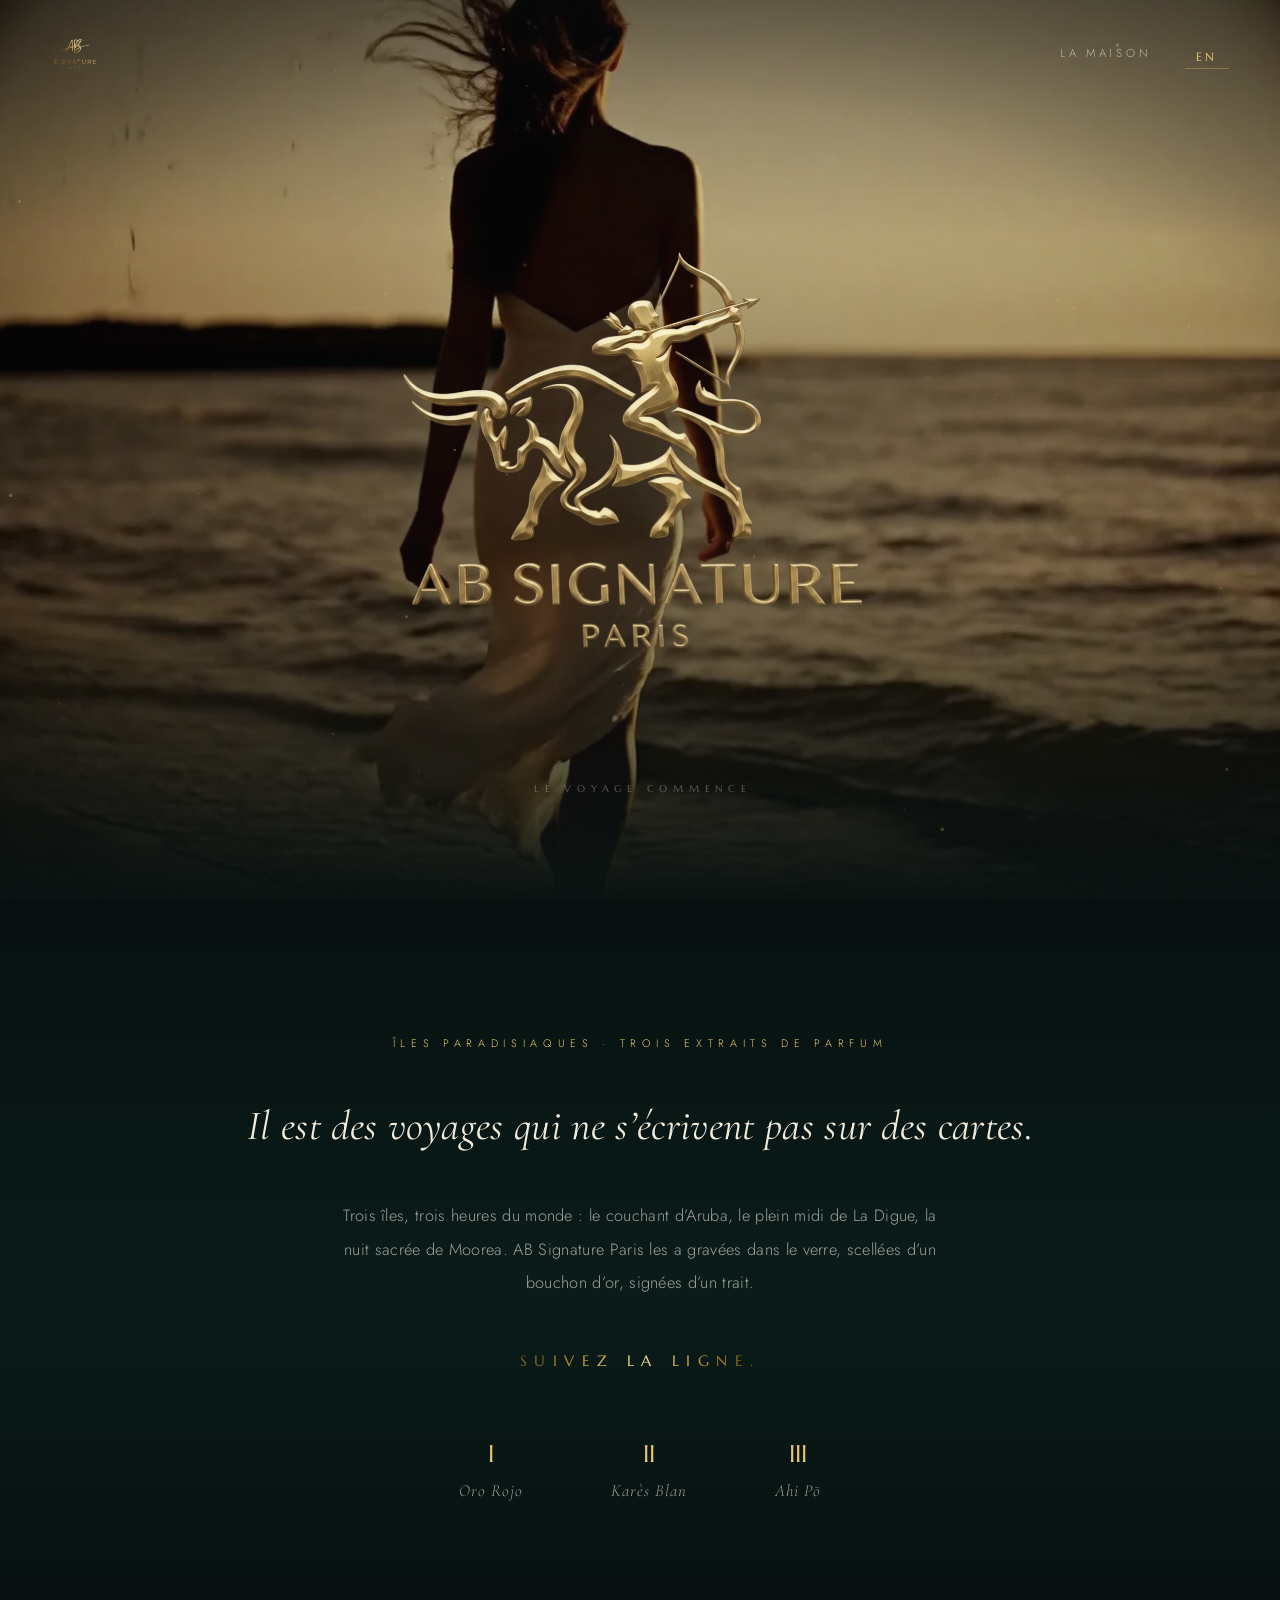
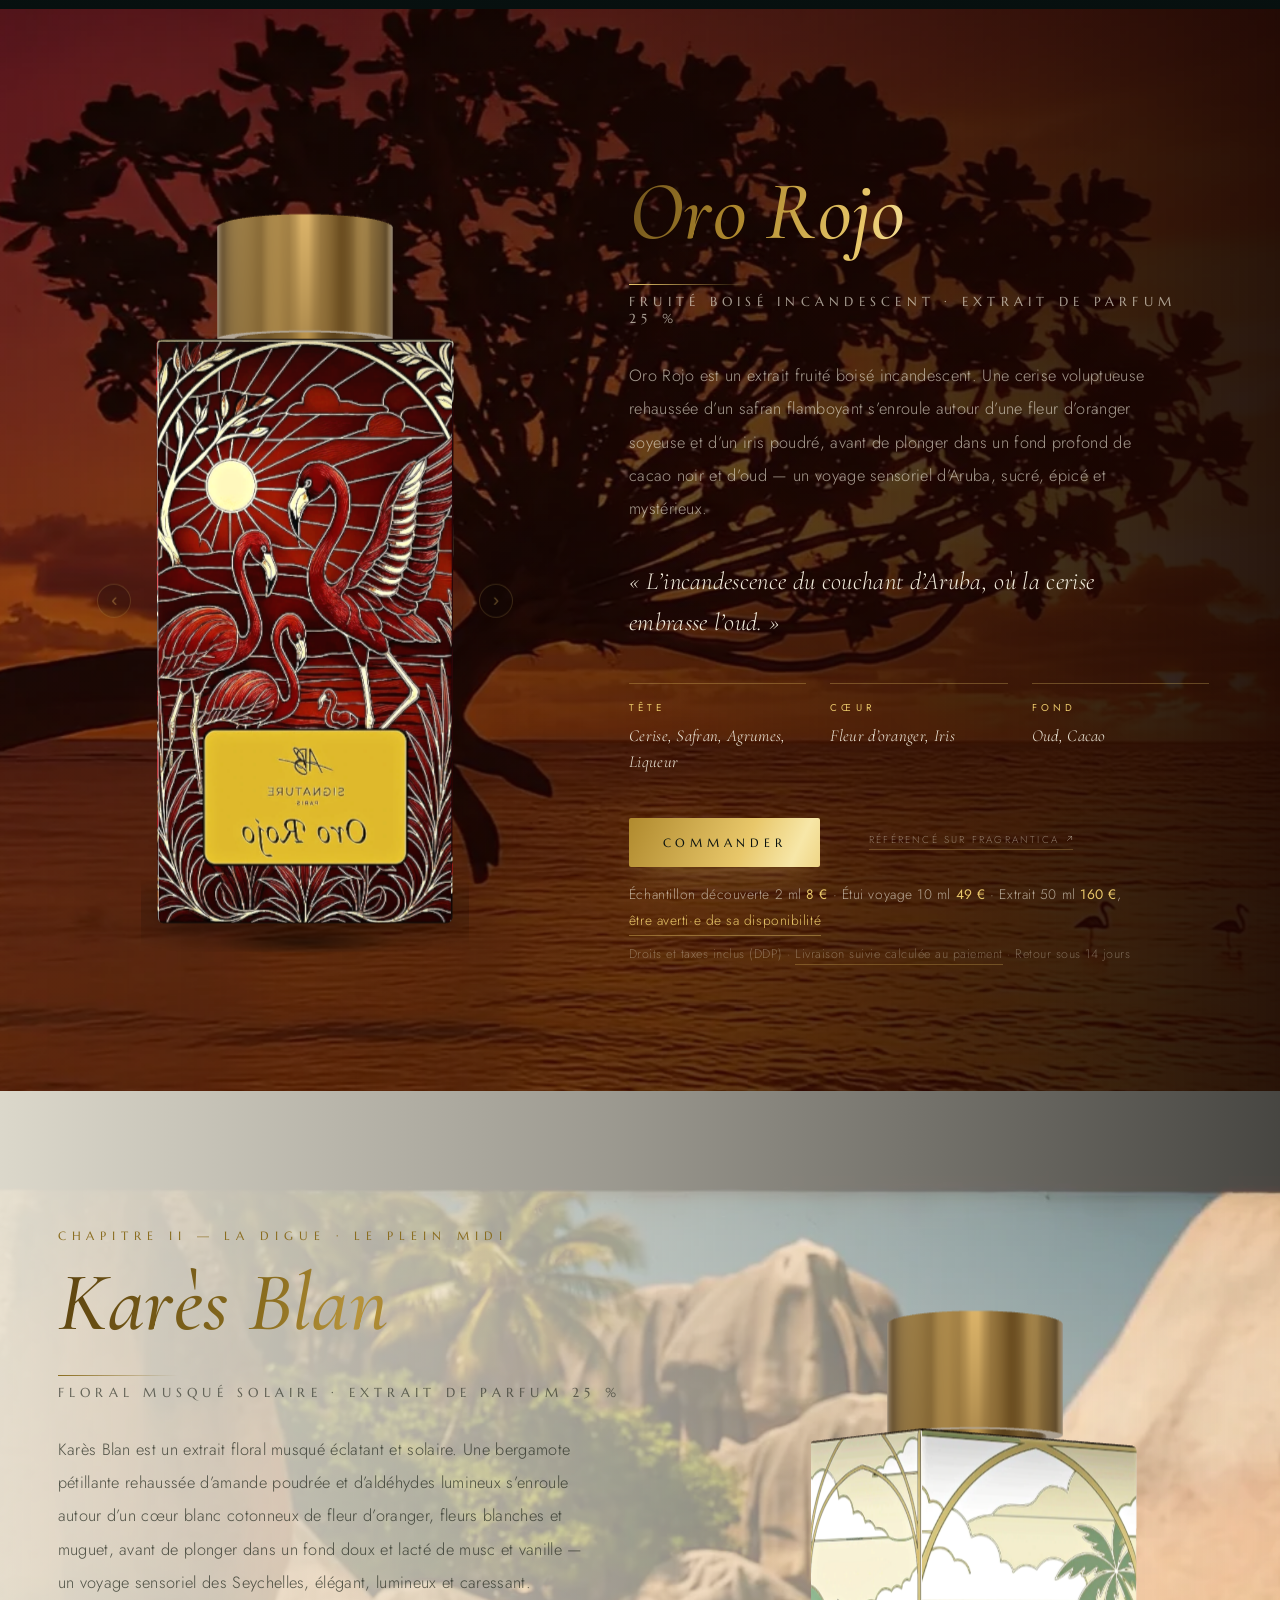
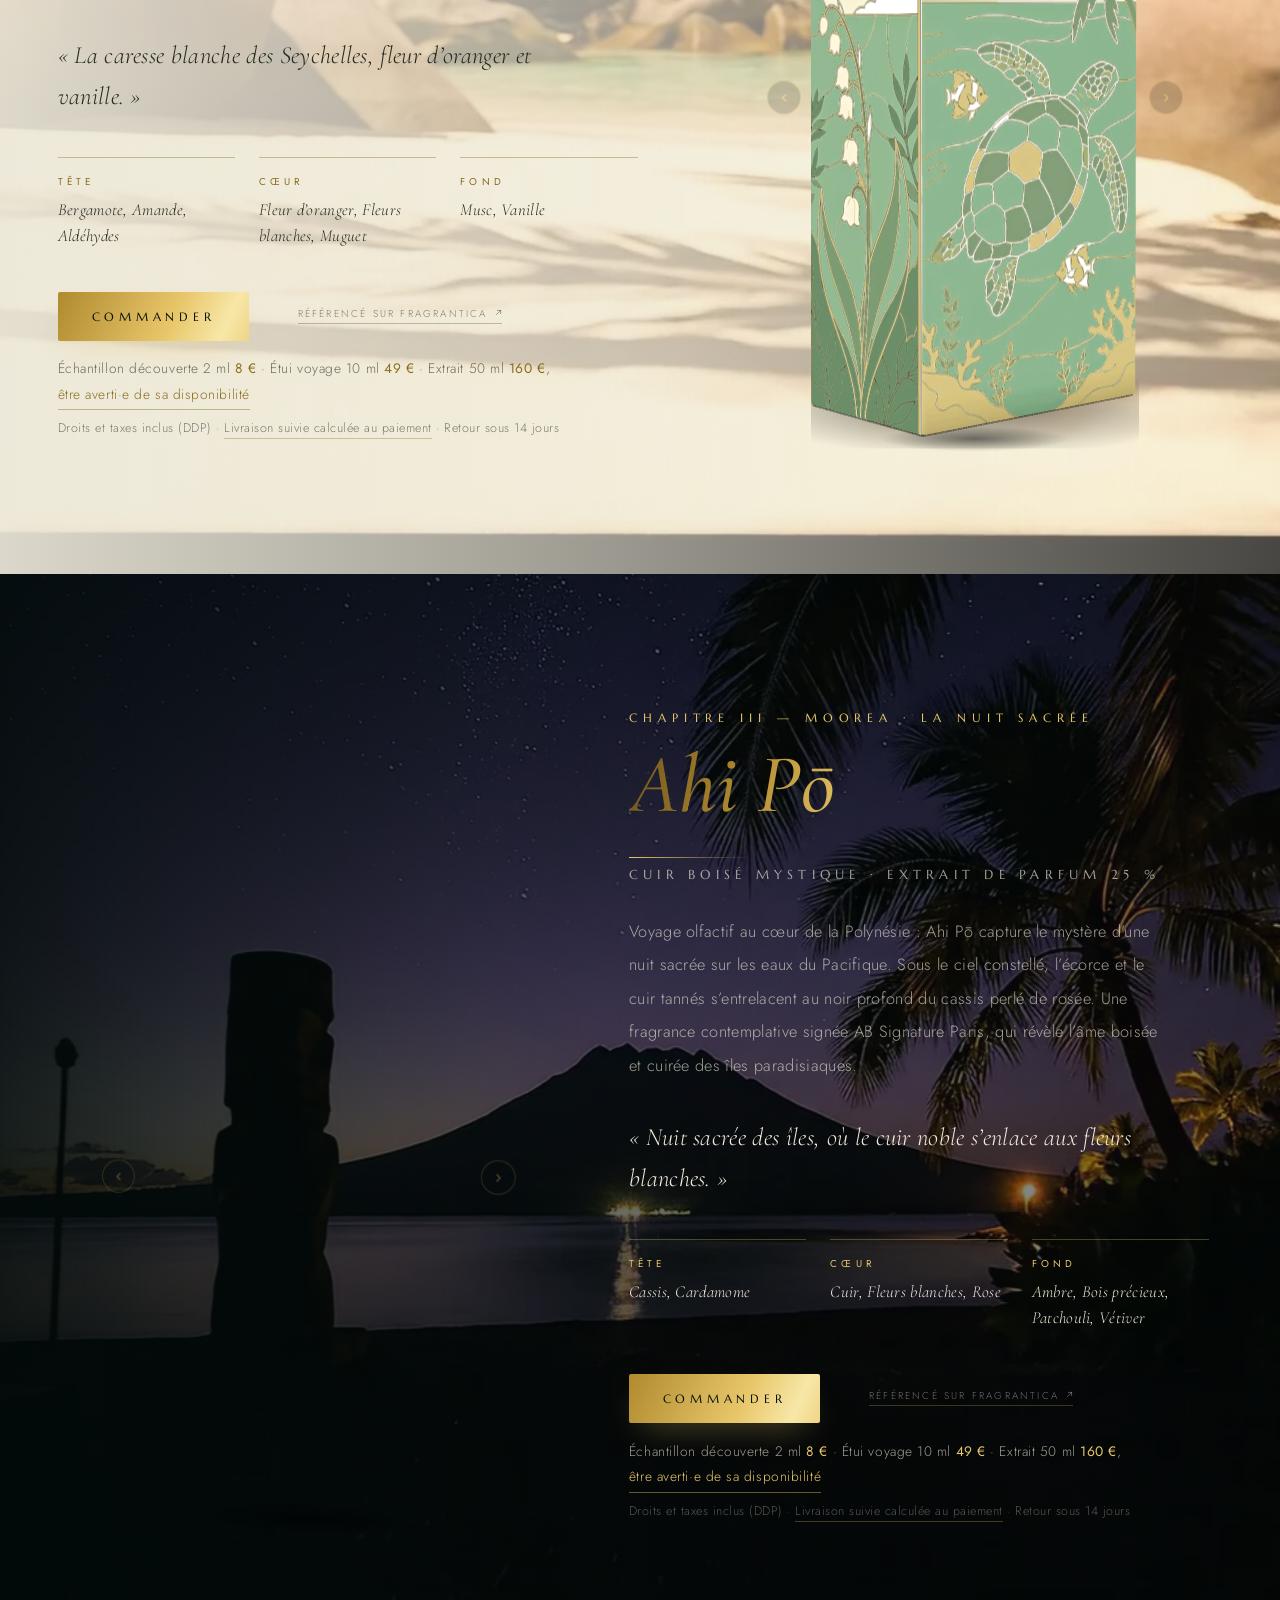
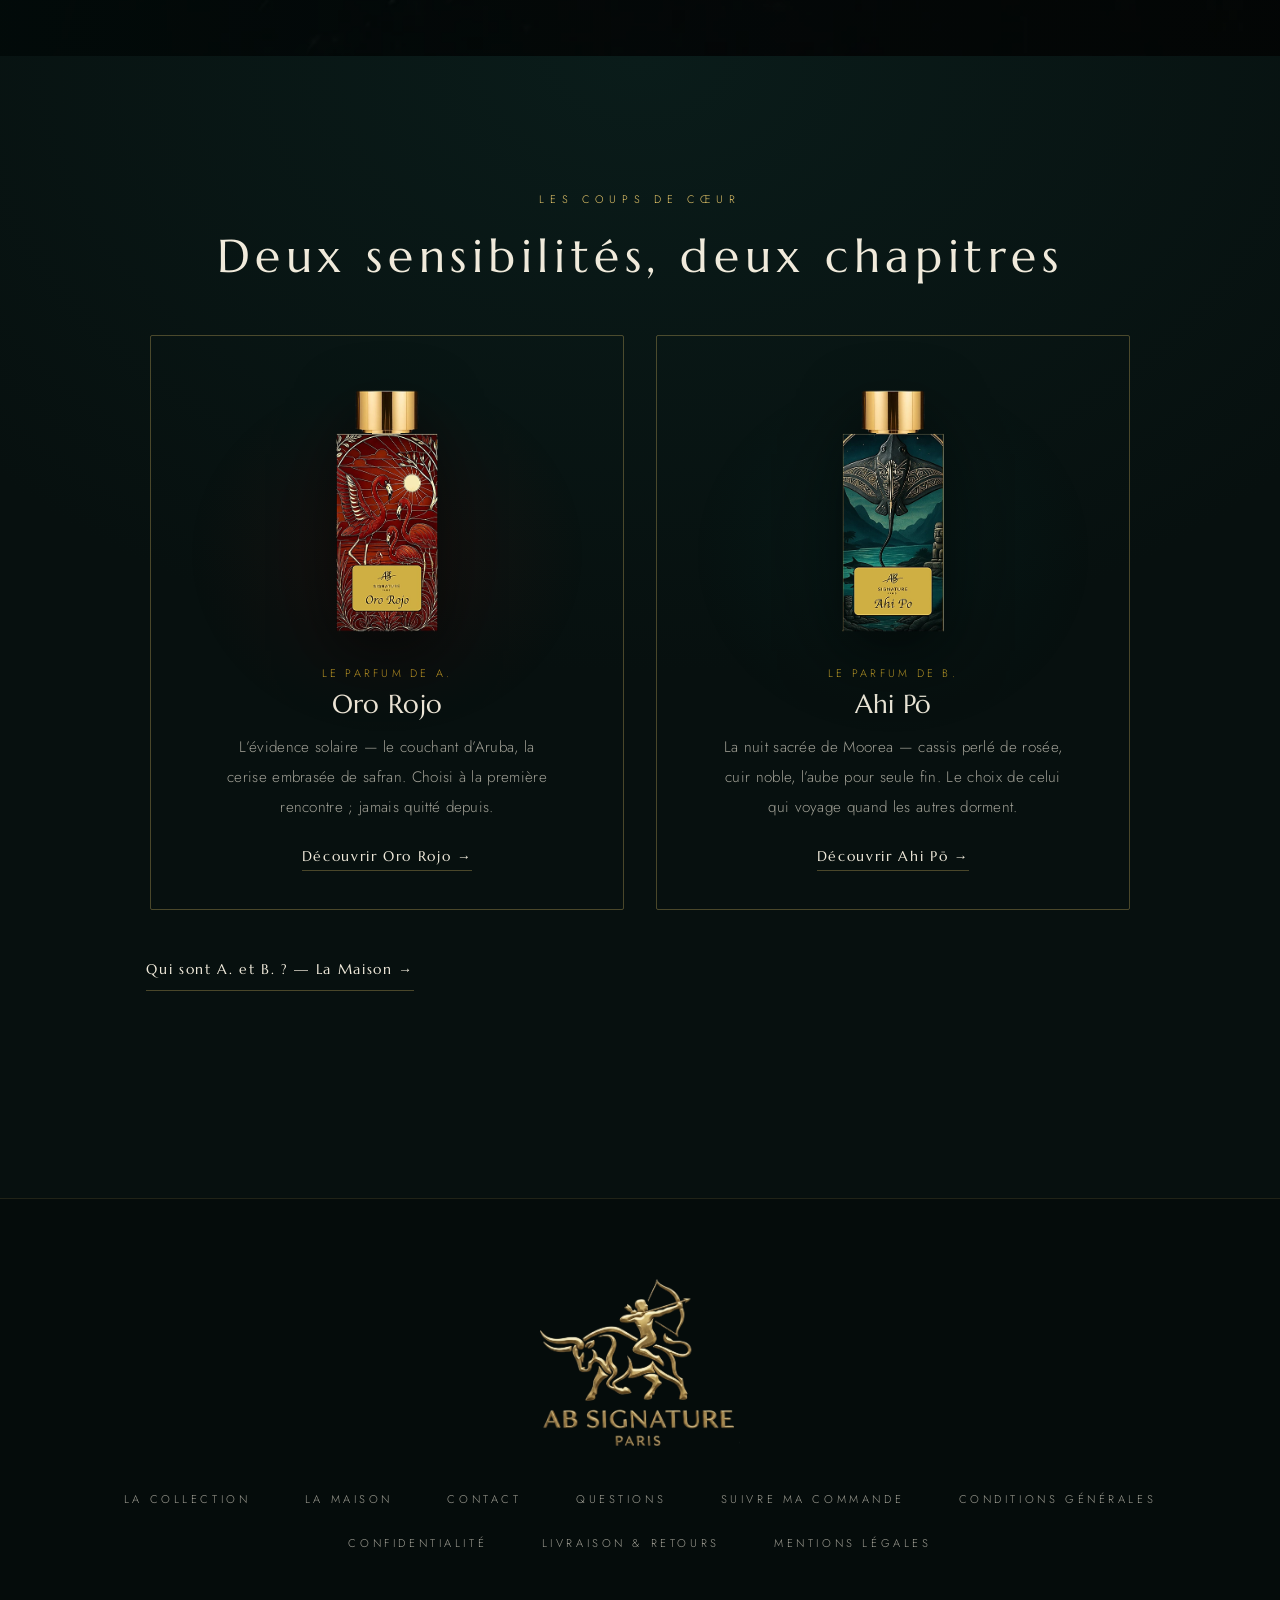
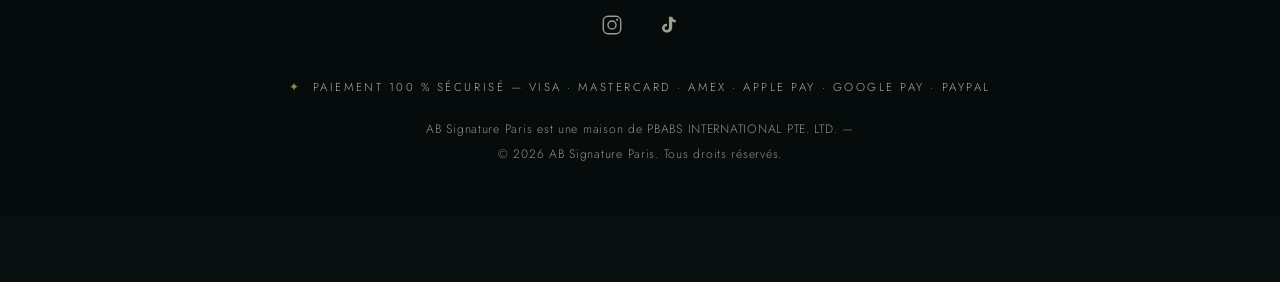
==== index.html @ f7b83c89 "Cloisonnement : WL_API → /api/waitlist (proxy Caddy première partie, plus d'URL Railway dans le sour" ====
<!DOCTYPE html>
<html lang="fr">
<head>
<meta charset="UTF-8">
<meta name="theme-color" content="#07100f">
<meta name="viewport" content="width=device-width, initial-scale=1.0">
<title>AB Signature Paris — Îles Paradisiaques · Extraits de Parfum 25&nbsp;%</title>
<meta name="description" content="AB Signature Paris — Îles Paradisiaques. Trois extraits de parfum 25 % composés à Grasse : Oro Rojo (Aruba), Karès Blan (La Digue), Ahi Pō (Moorea). Éditions en séries limitées.">
<link rel="icon" href="favicon.ico" sizes="48x48">
<link rel="icon" type="image/png" href="assets/favicon-192.png" sizes="192x192">
<link rel="icon" type="image/png" href="assets/favicon.png" sizes="512x512">
<link rel="apple-touch-icon" href="assets/apple-touch-icon.png">
<link rel="canonical" href="https://www.absignatureparis.com/">
<link rel="alternate" hreflang="fr" href="https://www.absignatureparis.com/">
<link rel="alternate" hreflang="en" href="https://www.absignatureparis.com/en/">
<link rel="alternate" hreflang="x-default" href="https://www.absignatureparis.com/">
<meta property="og:type" content="website">
<meta property="og:title" content="AB Signature Paris — Îles Paradisiaques">
<meta property="og:description" content="Trois îles, trois heures du monde. Extraits de parfum 25 % composés à Grasse — Oro Rojo, Karès Blan, Ahi Pō.">
<meta property="og:url" content="https://www.absignatureparis.com/">
<meta property="og:image" content="https://www.absignatureparis.com/assets/og_image.jpg">
<meta property="og:locale" content="fr_FR">
<meta name="twitter:card" content="summary_large_image">
<script type="application/ld+json">{"@context": "https://schema.org", "@graph": [{"@type": "WebSite", "@id": "https://www.absignatureparis.com/#site", "url": "https://www.absignatureparis.com/", "name": "AB Signature Paris", "alternateName": "AB Signature", "inLanguage": ["fr", "en"], "publisher": {"@id": "https://www.absignatureparis.com/#maison"}}, {"@type": ["Organization", "Brand"], "@id": "https://www.absignatureparis.com/#maison", "name": "AB Signature Paris", "sameAs": ["https://www.wikidata.org/wiki/Q140169513", "https://www.instagram.com/absignatureparis/", "https://www.tiktok.com/@absignatureparis", "https://fr.trustpilot.com/review/absignatureparis.com", "https://www.fragrantica.fr/designer/AB-Signature-Paris.html", "https://g.page/r/CQAtNYu_qBiUEAE"], "description": "Maison de parfumerie de niche française. Collection « Îles Paradisiaques » : trois extraits de parfum 25 % composés à Grasse, flacons gravés d’îles — Oro Rojo (Aruba), Karès Blan (La Digue, Seychelles), Ahi Pō (Moorea, Polynésie). Éditions en séries limitées.", "slogan": "Trois îles, une seule signature.", "url": "https://www.absignatureparis.com/", "logo": "https://www.absignatureparis.com/assets/logo_or_hero_v2.webp", "foundingDate": "2026", "foundingLocation": {"@type": "Place", "name": "Paris, France"}, "knowsAbout": ["parfumerie de niche", "extrait de parfum", "parfums d’îles", "Grasse", "haute parfumerie française"], "knowsLanguage": ["fr", "en"], "parentOrganization": {"@type": "Organization", "name": "PBABS INTERNATIONAL PTE. LTD.", "address": {"@type": "PostalAddress", "streetAddress": "160 Robinson Road, #14-04 SBF Center", "addressLocality": "Singapore", "postalCode": "068914", "addressCountry": "SG"}}, "contactPoint": {"@type": "ContactPoint", "email": "contact@absignatureparis.com", "telephone": "+33699863494", "contactType": "customer service", "availableLanguage": ["French", "English"]}}, {"@type": "Product", "name": "Oro Rojo", "brand": {"@id": "https://www.absignatureparis.com/#maison"}, "image": "https://www.absignatureparis.com/assets/oro-v11-front.webp", "sameAs": "https://www.fragrantica.fr/parfum/AB-Signature-Paris/Oro-Rojo-135886.html", "description": "Extrait de parfum 25 % fruité boisé incandescent — l’incandescence du couchant d’Aruba, où la cerise embrasse l’oud.", "category": "Extrait de Parfum", "countryOfOrigin": {"@type": "Country", "name": "France"}, "isFamilyFriendly": true, "additionalProperty": [{"@type": "PropertyValue", "name": "Concentration", "value": "Extrait de Parfum 25 %"}, {"@type": "PropertyValue", "name": "Accord principal", "value": "Fruité boisé incandescent"}, {"@type": "PropertyValue", "name": "Île d’inspiration", "value": "Aruba"}, {"@type": "PropertyValue", "name": "Notes de tête", "value": "Cerise, Safran, Agrumes, Liqueur"}, {"@type": "PropertyValue", "name": "Notes de cœur", "value": "Fleur d’oranger, Iris"}, {"@type": "PropertyValue", "name": "Notes de fond", "value": "Oud, Cacao"}, {"@type": "PropertyValue", "name": "Composition", "value": "Composé à Grasse, France"}, {"@type": "PropertyValue", "name": "Format 10 ml", "value": "Édition limitée à 300 exemplaires"}], "offers": [{"@type": "Offer", "name": "Échantillon découverte 2 ml", "price": "8.00", "priceCurrency": "EUR", "availability": "https://schema.org/InStock", "itemCondition": "https://schema.org/NewCondition", "url": "https://www.absignatureparis.com/fr/products/ab-signature-paris-oro-rojo-extrait-de-parfum", "hasMerchantReturnPolicy": {"@id": "https://www.absignatureparis.com/#returns"}}, {"@type": "Offer", "name": "Étui voyage 10 ml — édition limitée à 300 exemplaires", "price": "49.00", "priceCurrency": "EUR", "availability": "https://schema.org/InStock", "itemCondition": "https://schema.org/NewCondition", "url": "https://www.absignatureparis.com/fr/products/ab-signature-paris-oro-rojo-extrait-de-parfum", "hasMerchantReturnPolicy": {"@id": "https://www.absignatureparis.com/#returns"}}, {"@type": "Offer", "name": "Extrait de parfum 50 ml", "price": "160.00", "priceCurrency": "EUR", "availability": "https://schema.org/OutOfStock", "itemCondition": "https://schema.org/NewCondition", "url": "https://www.absignatureparis.com/fr/products/ab-signature-paris-oro-rojo-extrait-de-parfum", "hasMerchantReturnPolicy": {"@id": "https://www.absignatureparis.com/#returns"}}]}, {"@type": "Product", "name": "Karès Blan", "brand": {"@id": "https://www.absignatureparis.com/#maison"}, "image": "https://www.absignatureparis.com/assets/kb-v11-front.webp", "sameAs": "https://www.fragrantica.fr/parfum/AB-Signature-Paris/Kares-Blan-135887.html", "description": "Extrait de parfum 25 % floral musqué solaire — la caresse blanche des Seychelles, fleur d’oranger et vanille.", "category": "Extrait de Parfum", "countryOfOrigin": {"@type": "Country", "name": "France"}, "isFamilyFriendly": true, "additionalProperty": [{"@type": "PropertyValue", "name": "Concentration", "value": "Extrait de Parfum 25 %"}, {"@type": "PropertyValue", "name": "Accord principal", "value": "Floral musqué solaire"}, {"@type": "PropertyValue", "name": "Île d’inspiration", "value": "La Digue, Seychelles"}, {"@type": "PropertyValue", "name": "Notes de tête", "value": "Bergamote, Amande, Aldéhydes"}, {"@type": "PropertyValue", "name": "Notes de cœur", "value": "Fleur d’oranger, Fleurs blanches, Muguet"}, {"@type": "PropertyValue", "name": "Notes de fond", "value": "Musc, Vanille"}, {"@type": "PropertyValue", "name": "Composition", "value": "Composé à Grasse, France"}, {"@type": "PropertyValue", "name": "Format 10 ml", "value": "Édition limitée à 300 exemplaires"}], "offers": [{"@type": "Offer", "name": "Échantillon découverte 2 ml", "price": "8.00", "priceCurrency": "EUR", "availability": "https://schema.org/InStock", "itemCondition": "https://schema.org/NewCondition", "url": "https://www.absignatureparis.com/fr/products/ab-signature-paris-kares-blan-extrait-de-parfum", "hasMerchantReturnPolicy": {"@id": "https://www.absignatureparis.com/#returns"}}, {"@type": "Offer", "name": "Étui voyage 10 ml — édition limitée à 300 exemplaires", "price": "49.00", "priceCurrency": "EUR", "availability": "https://schema.org/InStock", "itemCondition": "https://schema.org/NewCondition", "url": "https://www.absignatureparis.com/fr/products/ab-signature-paris-kares-blan-extrait-de-parfum", "hasMerchantReturnPolicy": {"@id": "https://www.absignatureparis.com/#returns"}}, {"@type": "Offer", "name": "Extrait de parfum 50 ml", "price": "160.00", "priceCurrency": "EUR", "availability": "https://schema.org/OutOfStock", "itemCondition": "https://schema.org/NewCondition", "url": "https://www.absignatureparis.com/fr/products/ab-signature-paris-kares-blan-extrait-de-parfum", "hasMerchantReturnPolicy": {"@id": "https://www.absignatureparis.com/#returns"}}]}, {"@type": "Product", "name": "Ahi Pō", "brand": {"@id": "https://www.absignatureparis.com/#maison"}, "image": "https://www.absignatureparis.com/assets/ahi-v11s-front.webp", "sameAs": "https://www.fragrantica.fr/parfum/AB-Signature-Paris/Ahi-Po-135888.html", "description": "Extrait de parfum 25 % cuir boisé mystique — nuit sacrée des îles, où le cuir noble s’enlace aux fleurs blanches.", "category": "Extrait de Parfum", "countryOfOrigin": {"@type": "Country", "name": "France"}, "isFamilyFriendly": true, "additionalProperty": [{"@type": "PropertyValue", "name": "Concentration", "value": "Extrait de Parfum 25 %"}, {"@type": "PropertyValue", "name": "Accord principal", "value": "Cuir boisé mystique"}, {"@type": "PropertyValue", "name": "Île d’inspiration", "value": "Moorea, Polynésie française"}, {"@type": "PropertyValue", "name": "Notes de tête", "value": "Cassis, Cardamome"}, {"@type": "PropertyValue", "name": "Notes de cœur", "value": "Cuir, Fleurs blanches, Rose"}, {"@type": "PropertyValue", "name": "Notes de fond", "value": "Ambre, Bois précieux, Patchouli, Vétiver"}, {"@type": "PropertyValue", "name": "Composition", "value": "Composé à Grasse, France"}, {"@type": "PropertyValue", "name": "Format 10 ml", "value": "Édition limitée à 300 exemplaires"}], "offers": [{"@type": "Offer", "name": "Échantillon découverte 2 ml", "price": "8.00", "priceCurrency": "EUR", "availability": "https://schema.org/InStock", "itemCondition": "https://schema.org/NewCondition", "url": "https://www.absignatureparis.com/fr/products/ab-signature-paris-ahi-po-extrait-de-parfum", "hasMerchantReturnPolicy": {"@id": "https://www.absignatureparis.com/#returns"}}, {"@type": "Offer", "name": "Étui voyage 10 ml — édition limitée à 300 exemplaires", "price": "49.00", "priceCurrency": "EUR", "availability": "https://schema.org/InStock", "itemCondition": "https://schema.org/NewCondition", "url": "https://www.absignatureparis.com/fr/products/ab-signature-paris-ahi-po-extrait-de-parfum", "hasMerchantReturnPolicy": {"@id": "https://www.absignatureparis.com/#returns"}}, {"@type": "Offer", "name": "Extrait de parfum 50 ml", "price": "160.00", "priceCurrency": "EUR", "availability": "https://schema.org/OutOfStock", "itemCondition": "https://schema.org/NewCondition", "url": "https://www.absignatureparis.com/fr/products/ab-signature-paris-ahi-po-extrait-de-parfum", "hasMerchantReturnPolicy": {"@id": "https://www.absignatureparis.com/#returns"}}]}, {"@type": "MerchantReturnPolicy", "@id": "https://www.absignatureparis.com/#returns", "applicableCountry": "FR", "returnPolicyCategory": "https://schema.org/MerchantReturnFiniteReturnWindow", "merchantReturnDays": 14, "returnMethod": "https://schema.org/ReturnByMail", "returnFees": "https://schema.org/ReturnFeesCustomerResponsibility"}]}</script>
<link rel="preconnect" href="https://fonts.googleapis.com">
<link rel="preconnect" href="https://fonts.gstatic.com" crossorigin>
<link rel="stylesheet" href="https://fonts.googleapis.com/css2?family=Marcellus&family=Cormorant+Garamond:ital,wght@0,400;0,500;0,600;1,400;1,500&family=Jost:wght@200;300;400&display=swap">
<style>
/* ══════════════════════════════════════════════════════════════════════
   AB SIGNATURE PARIS — Maquette officielle V2 · « Les Îles de la Nuit Sacrée »
   Hero grammaire Silona (vidéo plein écran + logo seul) · boutique propre
   Palette échantillonnée flacons v11 · spec_absignature_site_FINALE.md
   Polices en <link> préconnecté (l'@import retardait le premier rendu). */

:root{
  --night:#07100f; --night-2:#0a1c1a;
  --oro:#240502; --kares:#ece8da; --kares-ink:#262b21; --ahi:#03100f;
  --ivory:#f0eadb; --ivory-60:rgba(240,234,219,.66); --ivory-35:rgba(240,234,219,.35);
  --gold-1:#6e521b; --gold-2:#b08a2e; --gold-3:#e8c76a; --gold-4:#f7e7a8;
  --gold-deep-1:#5c430f; --gold-deep-2:#8a6d1f; --gold-deep-3:#b8943a;
  --gold-line:rgba(232,199,106,.30);
  --ease:cubic-bezier(.16,1,.3,1);
}
*{margin:0;padding:0;box-sizing:border-box}
html{scroll-behavior:smooth}
body{background:var(--night);color:var(--ivory);
  font-family:'Jost',sans-serif;font-weight:300;letter-spacing:.02em;
  overflow-x:hidden;-webkit-font-smoothing:antialiased;cursor:none}
@media (hover:none),(max-width:900px){body{cursor:auto}.cursor{display:none!important}}
::selection{background:var(--gold-3);color:var(--night)}
img{user-select:none}

/* ─── Or métallique : texte (statique, fiable partout) ─── */
.gold{background:linear-gradient(105deg,
  var(--gold-1) 0%,var(--gold-2) 20%,var(--gold-3) 40%,var(--gold-4) 50%,
  var(--gold-3) 60%,#a87f28 80%,var(--gold-1) 100%);
  -webkit-background-clip:text;background-clip:text;
  -webkit-text-fill-color:transparent;color:var(--gold-3)}
/* version or profond pour fonds clairs */
.gold-deep{background:linear-gradient(105deg,
  var(--gold-deep-1) 0%,var(--gold-deep-2) 35%,var(--gold-deep-3) 50%,
  var(--gold-deep-2) 65%,var(--gold-deep-1) 100%);
  -webkit-background-clip:text;background-clip:text;
  -webkit-text-fill-color:transparent;color:var(--gold-deep-2)}

/* ─── Curseur ─── */
.cursor{position:fixed;left:0;top:0;z-index:9999;width:7px;height:7px;border-radius:50%;
  background:var(--gold-3);pointer-events:none;mix-blend-mode:screen;
  /* positionné par la propriété translate (compositeur) — left/top forçait un layout par mousemove */
  translate:-100px -100px;transform:translate(-50%,-50%);
  transition:width .35s var(--ease),height .35s var(--ease),border .3s;
  box-shadow:0 0 16px rgba(232,199,106,.5)}
.cursor.is-link{width:34px;height:34px;background:transparent;border:1px solid var(--gold-3)}

/* ─── Grain film ─── */
body::after{content:'';position:fixed;inset:0;z-index:9000;pointer-events:none;opacity:.045;
  background-image:url("data:image/svg+xml,%3Csvg xmlns='http://www.w3.org/2000/svg' width='180' height='180'%3E%3Cfilter id='n'%3E%3CfeTurbulence type='fractalNoise' baseFrequency='0.8' numOctaves='2'/%3E%3C/filter%3E%3Crect width='100%25' height='100%25' filter='url(%23n)'/%3E%3C/svg%3E");
  background-size:180px}

/* ─── Préloader (générique façon Silona : monogramme → fondu) ─── */
.loader{position:fixed;inset:0;z-index:9500;background:#050b0a;
  display:flex;align-items:center;justify-content:center;
  transition:opacity 1.2s var(--ease) .2s,visibility 1.2s .2s}
.loader.is-done{opacity:0;visibility:hidden}
/* générique cinématique : AB → SIGNATURE → PARIS (calques exacts du master, diff pixel 0) */
.loader .lcine{position:relative;width:min(58vw,400px);aspect-ratio:2134/1788}
.loader .lcine img{position:absolute;left:0;width:100%;display:block;opacity:0;
  will-change:opacity,transform,filter}
.loader .lab{top:14.709%;animation:partIn .75s var(--ease) .15s forwards}
.loader .lsig{top:66.667%;animation:partIn .7s var(--ease) .8s forwards}
.loader .lparis{top:84.172%;animation:partIn .65s var(--ease) 1.4s forwards}
@keyframes partIn{
  from{opacity:0;transform:translateY(14px) scale(.985);filter:blur(9px) brightness(1.55)}
  45%{opacity:1;filter:blur(1px) brightness(1.12)}
  60%{filter:blur(0) brightness(1.04)}
  to{opacity:1;transform:none;filter:blur(0) brightness(1)}}
.loader .sweep{position:absolute;inset:0;pointer-events:none;
  background:linear-gradient(115deg,transparent 36%,rgba(247,231,168,.85) 50%,transparent 64%);
  background-size:280% 100%;background-position:120% 0;
  -webkit-mask:url('assets/logo_or_metallique_trim.png') center/100% 100% no-repeat;
  mask:url('assets/logo_or_metallique_trim.png') center/100% 100% no-repeat;
  animation:sweep 1.2s var(--ease) 1.75s forwards;mix-blend-mode:screen}
@keyframes sweep{to{background-position:-160% 0}}

/* ─── Navigation (fine, façon Silona) ─── */
nav{position:fixed;top:0;left:0;right:0;z-index:900;
  display:flex;align-items:center;justify-content:space-between;
  padding:1.5rem clamp(1.4rem,4vw,3.2rem);
  opacity:0;animation:fadein 1.2s var(--ease) 2.6s forwards;
  transition:background .6s,backdrop-filter .6s,padding .5s}
nav.is-scrolled{background:rgba(6,13,12,.78);backdrop-filter:blur(16px);
  padding-top:1rem;padding-bottom:1rem;
  border-bottom:1px solid rgba(232,199,106,.10)}
nav .nlogo{height:40px;display:block}
nav ul{display:flex;gap:clamp(1.1rem,2.6vw,2.5rem);list-style:none;align-items:center}
nav a{color:var(--ivory-60);text-decoration:none;font-size:.72rem;
  letter-spacing:.32em;text-transform:uppercase;transition:color .4s;
  /* Zone atteignable : le texte fait 18 px de haut, la cible en fait 36.
     Padding vertical seul — l'alignement flex garde la barre à sa hauteur. */
  padding:.56rem 0;display:inline-block}
nav a:hover{color:var(--gold-3)}
nav li a + a{margin-inline-start:clamp(1.1rem,2.6vw,2.5rem)}
nav .bag{display:inline-flex;align-items:center;gap:.5rem;color:var(--gold-3);
  border:1px solid rgba(232,199,106,.35);padding:.5rem .9rem;border-radius:2px;
  transition:background .4s,color .4s}
nav .bag:hover{background:rgba(232,199,106,.12)}
nav a.lang{color:var(--gold-3);font-family:'Marcellus',serif;letter-spacing:.3em;
  border-bottom:1px solid rgba(232,199,106,.35);padding:.8rem .7rem 4px;
  background-clip:content-box}
@media(max-width:780px){nav ul li.hide-m{display:none}}
@keyframes fadein{to{opacity:1}}

/* ─── Côtés façon Silona : Instagram vertical + langue ─── */
.side-ig{position:fixed;right:1.5rem;bottom:7.5rem;z-index:890;
  writing-mode:vertical-rl;font-size:.66rem;letter-spacing:.4em;text-transform:uppercase;
  color:var(--ivory-35);text-decoration:none;transition:color .4s;
  opacity:0;animation:fadein 1.2s var(--ease) 3.4s forwards}
.side-ig:hover{color:var(--gold-3)}
.side-lang{position:fixed;left:1.6rem;bottom:1.6rem;z-index:890;
  font-size:.66rem;letter-spacing:.3em;color:var(--ivory-35);
  opacity:0;animation:fadein 1.2s var(--ease) 3.4s forwards}
.side-lang b{color:var(--gold-3);font-weight:400}
@media(max-width:780px){.side-ig,.side-lang{display:none}}

/* ─── HERO — grammaire Silona : vidéo plein écran + LOGO SEUL ─── */
.hero{position:relative;height:100vh;height:100svh;min-height:620px;overflow:hidden}
.hero video,.hero .hero-fallback{position:absolute;inset:0;width:100%;height:100%;object-fit:cover}
/* Le repli du hero porte l'IMAGE du hero (première image de la vidéo), pas un simple
   dégradé : si la vidéo ne démarre pas — mode Économie d'énergie iOS qui bloque la
   lecture automatique, animations réduites, réseau lent — l'accueil reste une image de
   marque, jamais un aplat vide. Même fichier que le poster : aucune requête en plus. */
.hero .hero-fallback{background:#07100f url('/videos/hero_poster_v2.webp') center/cover no-repeat}
.hero .veil{position:absolute;inset:0;
  background:
    radial-gradient(70% 58% at 50% 54%,rgba(5,10,9,.46) 0%,rgba(5,10,9,.16) 52%,transparent 74%),
    linear-gradient(180deg,rgba(5,10,9,.42) 0%,transparent 26%,transparent 64%,var(--night) 100%)}
.hero-inner{position:absolute;inset:0;z-index:5;
  display:flex;align-items:center;justify-content:center}
.hero-logo{width:min(72vw,720px);max-height:44vh;max-height:44svh;object-fit:contain;
  filter:drop-shadow(0 14px 64px rgba(0,0,0,.72)) drop-shadow(0 2px 14px rgba(0,0,0,.5));
  opacity:0;animation:heroLogo 2s var(--ease) 2.45s forwards}
@keyframes heroLogo{from{opacity:0;transform:scale(.965)}to{opacity:1;transform:scale(1)}}
.scroll-cue{position:absolute;bottom:2.1rem;left:50%;transform:translateX(-50%);z-index:6;
  display:flex;flex-direction:column;align-items:center;gap:1.1rem;white-space:nowrap;
  font-family:'Marcellus',serif;font-size:.62rem;letter-spacing:.58em;text-indent:.58em;
  text-transform:uppercase;color:var(--ivory-35);
  opacity:0;animation:fadein 1.6s var(--ease) 3.6s forwards}
.scroll-cue .line{width:1px;height:54px;overflow:hidden;position:relative}
.scroll-cue .line::after{content:'';position:absolute;left:0;top:-100%;width:100%;height:100%;
  background:linear-gradient(180deg,transparent,var(--gold-3));
  animation:drip 2.6s var(--ease) infinite}
@keyframes drip{0%{top:-100%}55%{top:0}100%{top:100%}}

/* ─── Sections / rythme ─── */
section{position:relative}
.wrap{max-width:1280px;margin:0 auto;padding:0 clamp(1.4rem,4.5vw,3.6rem)}
.eyebrow{font-size:.68rem;letter-spacing:.52em;text-transform:uppercase;color:var(--gold-3)}
.rv{opacity:0;transform:translateY(40px);
  transition:opacity 1.15s var(--ease),transform 1.15s var(--ease)}
.rv.is-in{opacity:1;transform:none}
.rv-d1{transition-delay:.1s}.rv-d2{transition-delay:.22s}
.rv-d3{transition-delay:.34s}.rv-d4{transition-delay:.46s}.rv-d5{transition-delay:.58s}

/* ─── Manifeste ─── */
.manifesto{padding:clamp(7rem,15vh,12rem) 0 clamp(6rem,12vh,10rem);text-align:center;
  background:linear-gradient(180deg,var(--night) 0%,var(--night-2) 55%,var(--night) 100%)}
.manifesto .orn{width:120px;margin:0 auto 2.6rem;display:block;opacity:.9}
.manifesto p.lead{font-family:'Cormorant Garamond',serif;font-style:italic;font-weight:400;
  font-size:clamp(1.65rem,3.4vw,2.6rem);line-height:1.6;max-width:900px;margin:0 auto;
  color:var(--ivory)}
.manifesto p.lead em{font-style:normal;font-family:'Marcellus',serif;font-size:.86em;
  letter-spacing:.08em}
.manifesto .small{margin-top:2.5rem;max-width:600px;margin-inline:auto;
  color:var(--ivory-60);font-size:1.02rem;line-height:2.05}
.manifesto .roman{display:flex;justify-content:center;gap:clamp(2rem,7vw,5.5rem);
  margin-top:4.2rem}
.manifesto .roman a{display:flex;flex-direction:column;align-items:center;gap:.7rem;
  color:var(--ivory-60);text-decoration:none;transition:color .45s}
.manifesto .roman a:hover{color:var(--gold-3)}
.manifesto .roman .n{font-family:'Marcellus',serif;font-size:1.5rem;color:var(--gold-3)}
.manifesto .roman .t{font-family:'Cormorant Garamond',serif;font-style:italic;
  font-size:1.05rem;letter-spacing:.06em}

/* ─── Chapitres ─── */
.chapter{min-height:100vh;min-height:100svh;display:flex;align-items:center;overflow:hidden;
  padding:clamp(6.5rem,13vh,10rem) 0}
.chapter .bgv{position:absolute;inset:0;width:100%;height:100%;object-fit:cover;
  transform:scale(1.06);transition:transform 2.8s var(--ease)}
.chapter.is-seen .bgv{transform:scale(1)}
.chapter .veil{position:absolute;inset:0}
.chapter .wrap{position:relative;z-index:4;display:grid;
  grid-template-columns:minmax(0,5fr) minmax(0,6fr);
  gap:clamp(2.6rem,6vw,6rem);align-items:center;width:100%}
.chapter .wrap.flip{grid-template-columns:minmax(0,6fr) minmax(0,5fr)}
@media(max-width:940px){.chapter .wrap,.chapter .wrap.flip{grid-template-columns:1fr;gap:3.2rem}
  /* mobile : flacon TOUJOURS en premier, texte dessous (même pour le layout inversé Karès) */
  .chapter .wrap.flip .arch{order:-1}}

/* arche filaire or (écho des gravures) — flacon détouré posé DIRECTEMENT sur la vidéo,
   plus aucune plaque derrière (directive Benoit 10/06 soir) */
.arch{position:relative;justify-self:center;width:min(72vw,400px)}
.arch .medallion{position:relative;display:block;padding:11% 9% 6%}
.arch img:not(.rf):not(.rcap){display:block;width:100%;
  filter:drop-shadow(0 36px 48px rgba(0,0,0,.6)) drop-shadow(0 8px 16px rgba(0,0,0,.4));
  transform:translateY(20px) scale(1.01);
  transition:transform 1.7s var(--ease) .25s}
.arch.is-in img:not(.rf):not(.rcap){transform:translateY(0) scale(1.01)}
/* cycle recto → verso → recto : fondu de film 14 s + respiration de zoom.
   .faces = repère exact commun aux 2 vues (le padding du médaillon ne biaise plus l'absolu) */
.arch .faces{position:relative;display:block}
/* rotation 3D 4 faces — le bouchon (cylindre) reste fixe, les panneaux tournent en boîte */
.arch .rot3d{aspect-ratio:791/1882;perspective:1400px;perspective-origin:50% 38%;display:block;position:relative;touch-action:pan-y;transform:translateY(20px);transition:transform 1.7s var(--ease) .25s}
.arch.is-in .rot3d{transform:translateY(0)}
.arch .rot3d img{display:block;width:100%}
.arch .arch .rot3d .rstage{z-index:1}
.arch .rot3d::after{content:"";position:absolute;left:10%;right:10%;bottom:-1%;height:4.5%;background:radial-gradient(50% 50% at 50% 50%,rgba(0,0,0,.48),transparent 72%);z-index:0;pointer-events:none}
.arch .rot3d .rcapw{position:absolute;top:3.77%;left:50%;transform:translateX(-50%);width:91.5%;z-index:4;pointer-events:none;filter:drop-shadow(0 8px 16px rgba(0,0,0,.45))}
.arch .rot3d .rcapw .rcap{display:block;width:100%}
.arch .rot3d .rcapw::after{content:"";position:absolute;inset:0;background:linear-gradient(104deg,transparent 34%,rgba(255,246,214,.34) 45%,rgba(255,255,255,.62) 50%,rgba(255,246,214,.34) 55%,transparent 66%);background-size:260% 100%;background-position:var(--sheen,50%) 0;transition:background-position 1.05s cubic-bezier(.24,.75,.22,1);mix-blend-mode:overlay;-webkit-mask-size:100% 100%;mask-size:100% 100%}
.rot3d[data-model="oro"] .rcapw::after{-webkit-mask-image:url("assets/rot3d/oro-cap.webp?v=10");mask-image:url("assets/rot3d/oro-cap.webp?v=10")}
.rot3d[data-model="kb"] .rcapw::after{-webkit-mask-image:url("assets/rot3d/kb-cap.webp?v=10");mask-image:url("assets/rot3d/kb-cap.webp?v=10")}
.rot3d[data-model="ahi"] .rcapw::after{-webkit-mask-image:url("assets/rot3d/ahi-cap.webp?v=10");mask-image:url("assets/rot3d/ahi-cap.webp?v=10")}
.arch .rot3d .rstage{position:absolute;top:20.35%;left:4.4%;width:91.2%;height:75.77%;transform-style:preserve-3d;
  transition:transform 1.05s cubic-bezier(.24,.75,.22,1);will-change:transform}
.arch .rot3d .rf{position:absolute;top:0;left:0;width:100%;height:100%;backface-visibility:hidden;-webkit-backface-visibility:hidden}
.arch .rot3d .rf90,.arch .rot3d .rf270{width:63.4%;left:18.3%;filter:brightness(.94)}
.arch .rot3d .rf0{transform:rotateY(0deg) translateZ(var(--d2,60px))}
.arch .rot3d .rf90{transform:rotateY(90deg) translateZ(var(--w2,95px))}
.arch .rot3d .rf180{transform:rotateY(180deg) translateZ(var(--d2,60px))}
.arch .rot3d .rf270{transform:rotateY(-90deg) translateZ(var(--w2,95px))}
/* Le flacon TOURNE — encore faut-il que le visiteur le sache. Les flèches
   n'apparaissaient qu'au survol : sur un écran tactile comme sur un écran de
   bureau, l'interaction restait invisible. Elles respirent maintenant en
   permanence, discrètement, et se révèlent au survol. */
.rot3d .rbtn{position:absolute;top:55%;transform:translateY(-50%);z-index:6;width:34px;height:34px;border-radius:50%;
  border:1px solid rgba(232,199,106,.55);background:rgba(6,12,11,.45);color:#e8c76a;font-size:19px;line-height:1;
  cursor:pointer;opacity:.34;transition:opacity .35s;display:flex;align-items:center;justify-content:center;padding:0 0 2px}
.rot3d .rprev{left:-44px}.rot3d .rnext{right:-44px}
.rot3d:hover .rbtn,.rot3d .rbtn:focus-visible{opacity:1}
.rot3d .rbtn:focus-visible{outline:2px solid var(--gold-3);outline-offset:2px}
@media (hover:none){.rot3d .rbtn{opacity:.6;width:34px;height:34px}.rot3d .rprev{left:-36px}.rot3d .rnext{right:-36px}}
@media (prefers-reduced-motion:reduce){.arch .rot3d .rstage{transition:none}}
.rot3d.gl-ready .rstage,.rot3d.gl-ready .rcapw{visibility:hidden}
.rot3d canvas.rgl{opacity:0;transition:opacity .5s ease}
.rot3d.gl-ready canvas.rgl{opacity:1}
.rot3d canvas.rgl{position:absolute;inset:0;width:100%;height:100%;z-index:3;cursor:grab}
.rot3d canvas.rgl:active{cursor:grabbing}
.rot3d .rbtn{z-index:6}
@keyframes medBreath{0%,100%{transform:scale(1)}50%{transform:scale(1.014)}}
.arch.is-in .medallion{animation:medBreath 14s ease-in-out infinite}
/* assise lumineuse très subtile derrière le flacon (présence sans plaque) */
.arch .medallion::after{content:'';position:absolute;inset:-4% -14%;z-index:-1;
  background:radial-gradient(58% 46% at 50% 56%,rgba(232,199,106,.13) 0%,transparent 70%);
  pointer-events:none}
.ch-kares .arch .medallion::after{
  background:radial-gradient(58% 46% at 50% 56%,rgba(38,43,33,.16) 0%,transparent 70%)}
.ch-kares .arch img:not(.rf):not(.rcap){filter:drop-shadow(0 36px 48px rgba(40,30,10,.42)) drop-shadow(0 8px 16px rgba(40,30,10,.3))}
/* arche or filaire extérieure qui se dessine */
.arch svg.halo{position:absolute;inset:-6.5% -8%;width:116%;height:111%;overflow:visible}
.arch svg.halo path{fill:none;stroke:url(#goldStroke);stroke-width:1.6;
  stroke-dasharray:1750;stroke-dashoffset:1750;
  transition:stroke-dashoffset 3s var(--ease) .35s}
.is-in .arch svg.halo path{stroke-dashoffset:0}

/* textes chapitre */
.ch-num{font-family:'Marcellus',serif;font-size:.74rem;letter-spacing:.5em;
  text-transform:uppercase;color:var(--gold-3)}
.ch-txt .name{font-family:'Cormorant Garamond',serif;font-style:italic;font-weight:500;
  font-size:clamp(3rem,6.6vw,5.2rem);line-height:1.05;margin:1rem 0 .5rem}
.ch-txt .accord{font-family:'Marcellus',serif;font-size:.82rem;letter-spacing:.4em;
  text-transform:uppercase;color:var(--ivory-60);margin-bottom:2rem}
.ch-txt .desc{max-width:530px;line-height:2.05;color:var(--ivory-60);font-size:1.02rem}
.quote{font-family:'Cormorant Garamond',serif;font-style:italic;
  font-size:clamp(1.2rem,2.2vw,1.55rem);line-height:1.65;margin-top:2.2rem;max-width:530px;
  color:var(--ivory)}
.quote::before{content:'«\00a0'}.quote::after{content:'\00a0»'}

/* pyramide */
.pyramid{display:grid;grid-template-columns:repeat(3,1fr);gap:1.5rem;
  margin-top:2.5rem;max-width:580px}
.pyramid>div{border-top:1px solid var(--gold-line);padding-top:1rem}
.pyramid h4{font-size:.62rem;letter-spacing:.42em;text-transform:uppercase;
  color:var(--gold-3);font-weight:400;margin-bottom:.5rem}
.pyramid p{font-family:'Cormorant Garamond',serif;font-style:italic;
  font-size:1.05rem;line-height:1.55}
@media(max-width:560px){.pyramid{grid-template-columns:1fr;gap:1.1rem}}

/* prix + CTA boutique propre */
.buy{display:flex;align-items:center;gap:2.2rem;margin-top:2.7rem;flex-wrap:wrap}
.price .amount{font-family:'Marcellus',serif;font-size:1.7rem;letter-spacing:.05em}
.price .label{display:block;font-size:.66rem;letter-spacing:.34em;
  text-transform:uppercase;color:var(--ivory-60);margin-top:.3rem}
.btn{display:inline-flex;align-items:center;gap:.85rem;
  font-family:'Marcellus',serif;font-size:.78rem;letter-spacing:.38em;text-transform:uppercase;
  color:var(--night);text-decoration:none;padding:1.05rem 2.1rem;border-radius:2px;
  background:linear-gradient(115deg,var(--gold-2) 0%,var(--gold-3) 35%,var(--gold-4) 50%,var(--gold-3) 65%,var(--gold-2) 100%);
  background-size:180% 100%;
  transition:background-position .8s var(--ease),transform .5s var(--ease),box-shadow .5s;
  box-shadow:0 14px 34px -14px rgba(232,199,106,.45)}
.btn:hover{background-position:100% 0;transform:translateY(-2px);
  box-shadow:0 20px 42px -14px rgba(232,199,106,.55)}
.discovery{font-size:.86rem;color:var(--ivory-60);margin-top:1.1rem;letter-spacing:.04em}
.discovery b{color:var(--gold-3);font-weight:400}

/* thèmes chapitres + fenêtres vidéo selon position de l'arche */
.ch-oro{background:var(--oro)}
.ch-oro .veil{background:linear-gradient(90deg,rgba(22,4,2,.45) 0%,rgba(22,4,2,.62) 45%,rgba(22,4,2,.92) 100%)}
.ch-kares{background:var(--kares);color:var(--kares-ink)}
.ch-kares .veil{background:linear-gradient(90deg,rgba(236,232,218,.93) 0%,rgba(236,232,218,.66) 48%,rgba(236,232,218,.30) 100%)}
.ch-kares .ch-num{color:var(--gold-deep-2)}
.ch-kares .ch-txt .accord{color:rgba(38,43,33,.66)}
.ch-kares .ch-txt .desc{color:rgba(38,43,33,.78)}
.ch-kares .pyramid h4{color:var(--gold-deep-2)}
.ch-kares .pyramid>div{border-top-color:rgba(138,109,31,.4)}
.ch-kares .price .label,.ch-kares .discovery{color:rgba(38,43,33,.66)}
.ch-kares .discovery b{color:var(--gold-deep-2)}
.ch-ahi{background:var(--ahi)}
.ch-ahi .veil{background:linear-gradient(90deg,rgba(2,11,10,.92) 0%,rgba(2,11,10,.6) 48%,rgba(2,11,10,.42) 100%)}

/* ─── Maison ─── */
.maison{padding:clamp(7rem,15vh,12rem) 0;
  background:radial-gradient(95% 75% at 50% 0%,var(--night-2) 0%,var(--night) 72%)}
.maison .wrap{display:grid;grid-template-columns:minmax(0,6fr) minmax(0,5fr);
  gap:clamp(2.6rem,6vw,6rem);align-items:center}
@media(max-width:940px){.maison .wrap{grid-template-columns:1fr}}
.maison h2{font-family:'Marcellus',serif;font-weight:400;
  font-size:clamp(1.9rem,3.8vw,2.9rem);letter-spacing:.12em;line-height:1.3;
  margin:1.2rem 0 1.9rem}
.maison p{color:var(--ivory-60);line-height:2.1;max-width:560px;font-size:1.02rem}
.maison p+p{margin-top:1.25rem}
.maison .photo{position:relative;overflow:hidden;border-radius:2px;
  box-shadow:0 60px 110px -45px rgba(0,0,0,.85)}
.maison .photo img{display:block;width:100%;
  transform:scale(1.1);transition:transform 2.6s var(--ease)}
.maison .photo.is-in img{transform:scale(1.02)}
.maison .nez{margin-top:2.2rem;border-left:1px solid var(--gold-line);padding-left:1.6rem}
.maison .nez .who{font-family:'Cormorant Garamond',serif;font-style:italic;
  font-size:1.5rem;color:var(--ivory)}
.maison .nez .role{font-size:.68rem;letter-spacing:.4em;text-transform:uppercase;
  color:var(--gold-3);margin-top:.4rem}

/* ─── Footer ─── */
footer{border-top:1px solid rgba(232,199,106,.12);
  padding:5rem 0 3rem;text-align:center;background:#050c0b}
footer .flogo{width:200px;margin:0 auto 2rem;display:block}
footer .links{display:flex;gap:.2rem 3.4rem;justify-content:center;margin:0 0 2.4rem;flex-wrap:wrap}
footer .links a{color:var(--ivory-60);text-decoration:none;font-size:.7rem;
  letter-spacing:.32em;text-transform:uppercase;transition:color .4s;
  /* Onze liens de 18 px de haut collés les uns aux autres : un doigt en
     manquait un sur deux. Cible portée à 44 px, l'interligne du conteneur
     est réduit d'autant pour que le pied de page ne grandisse pas. */
  padding:.8rem 0;display:inline-block}
footer .links a:hover{color:var(--gold-3)}
footer .socials{display:flex;gap:.8rem;justify-content:center;margin:0 0 2rem}
footer .socials a{color:var(--ivory-60);transition:color .35s,transform .35s;
  /* Icônes de 22 px : cible portée à 44 px, l'icône ne bouge pas. */
  display:flex;align-items:center;justify-content:center;width:44px;height:44px}
footer .socials a:hover{color:var(--gold-3);transform:translateY(-2px)}
footer .socials svg{width:22px;height:22px;display:block}
footer .legal{font-size:.76rem;color:rgba(240,234,219,.60);letter-spacing:.06em;line-height:2.1}
footer .payrow{font-size:.72rem;color:rgba(240,234,219,.72);letter-spacing:.22em;text-transform:uppercase;margin:0 0 1.4rem}
footer .payrow .g{color:rgba(232,199,106,.65)}

/* ─── Manifeste : appel ─── */
.suivez{display:inline-block;font-family:'Marcellus',serif;font-size:.95rem;
  letter-spacing:.5em;text-transform:uppercase;margin-top:3.2rem}

/* ─── Citation sur section claire ─── */
.ch-kares .quote{color:var(--kares-ink)}

/* ─── Exergue mot du nez ─── */
.exergue{font-family:'Cormorant Garamond',serif;font-style:italic;
  font-size:clamp(1.2rem,2vw,1.45rem);line-height:1.7;color:var(--ivory);
  margin-top:2.4rem;max-width:540px}

/* ─── Voile Réservation (liste d'attente) ─── */
.wl{position:fixed;inset:0;z-index:9300;display:flex;align-items:center;justify-content:center;
  padding:1.2rem}
.wl[hidden]{display:none}
.wl-backdrop{position:absolute;inset:0;background:rgba(4,9,8,.82);backdrop-filter:blur(14px)}
.wl-card{position:relative;width:min(96vw,560px);max-height:92vh;max-height:92svh;overflow:auto;
  background:linear-gradient(168deg,#0c1917 0%,#07100f 100%);
  border:1px solid rgba(232,199,106,.28);border-radius:4px;
  padding:clamp(1.8rem,4vw,3rem);
  box-shadow:0 80px 140px -40px rgba(0,0,0,.9),inset 0 0 70px rgba(176,138,46,.06);
  animation:wlIn .7s var(--ease)}
@keyframes wlIn{from{opacity:0;transform:translateY(26px) scale(.985)}to{opacity:1;transform:none}}
.wl-close{position:absolute;top:1rem;right:1.1rem;background:none;border:0;color:var(--ivory-60);
  font-size:1.6rem;line-height:1;cursor:pointer;transition:color .3s;padding:.3rem}
.wl-close:hover{color:var(--gold-3)}
.wl-title{font-family:'Cormorant Garamond',serif;font-style:italic;font-weight:500;
  font-size:clamp(2rem,4.4vw,2.7rem);margin:.9rem 0 .6rem}
.wl-sub{color:var(--ivory-60);line-height:1.95;font-size:.95rem;max-width:440px}
.wl-group{border:0;margin:1.6rem 0 0;display:flex;gap:.7rem;flex-wrap:wrap}
.chip{font-family:'Jost',sans-serif;font-weight:300;text-align:left;cursor:pointer;
  background:transparent;color:var(--ivory);
  border:1px solid rgba(232,199,106,.30);border-radius:2px;
  padding:.72rem 1.05rem;font-size:.84rem;letter-spacing:.06em;
  transition:border-color .35s,background .35s,color .35s}
.chip small{display:block;font-size:.66rem;letter-spacing:.05em;color:var(--ivory-60);
  margin-top:.25rem}
.chip:hover{border-color:var(--gold-3)}
#wlProducts .chip{font-family:'Cormorant Garamond',serif;font-style:italic;
  font-size:1.12rem;letter-spacing:.02em;padding:.6rem 1.15rem}
.chip.is-on{background:linear-gradient(115deg,var(--gold-2),var(--gold-3) 55%,var(--gold-4));
  color:var(--night);border-color:transparent}
.chip.is-on small{color:rgba(7,16,15,.72)}
.wl-row{display:flex;gap:.8rem;margin-top:1.9rem;flex-wrap:wrap}
.wl-row input{flex:1;min-width:220px;background:transparent;border:0;
  border-bottom:1px solid rgba(232,199,106,.35);color:var(--ivory);
  font-family:'Jost',sans-serif;font-weight:300;font-size:1rem;letter-spacing:.03em;
  padding:.85rem .1rem;outline:none;transition:border-color .35s;border-radius:0}
.wl-row input:focus{border-bottom-color:var(--gold-3)}
.wl-row input::placeholder{color:var(--ivory-35)}
.wl-note{margin-top:1.2rem;font-size:.72rem;letter-spacing:.05em;color:var(--ivory-35)}
.wl-note.is-error{color:#d98c7a}
.wl-done{padding:1.6rem 0 .6rem}
.wl-done-title{font-family:'Cormorant Garamond',serif;font-style:italic;font-size:1.9rem;
  margin-bottom:.7rem}
.wl-done p:last-child{color:var(--ivory-60);line-height:1.9}
body.wl-open{overflow:hidden}

/* ─── Typo mobile : lisibilité 3000 % téléphone (police jamais trop petite) ─── */
@media(max-width:700px){
  .ch-txt .desc{font-size:1.09rem;line-height:2.05}
  .manifesto .small{font-size:1.08rem;line-height:2.05}
  .manifesto .roman .t{font-size:.74rem}
  .pyramid p{font-size:1.14rem}
  .pyramid h4{font-size:.7rem}
  .quote{font-size:1.34rem}
  .discovery{font-size:.96rem;line-height:1.8}
  .eyebrow{font-size:.73rem;letter-spacing:.42em}
  .ch-num{font-size:.79rem;letter-spacing:.34em}
  .ch-txt .accord{font-size:.89rem;letter-spacing:.28em}
  .price .label{font-size:.73rem}
  nav a{font-size:.78rem}
  .scroll-cue{font-size:.65rem}
  .wl-sub{font-size:1.03rem;line-height:1.95}
  .chip{font-size:.93rem}
  #wlProducts .chip{font-size:1.22rem}
  .chip small{font-size:.73rem}
  .wl-row input{font-size:1.05rem}   /* ≥16px → pas de zoom auto iOS */
  .wl-note{font-size:.8rem}
  footer .links a{font-size:.78rem}
  footer .legal{font-size:.8rem}
  .maison p{font-size:1.08rem;line-height:2.05}
  .exergue{font-size:1.3rem}
  .nez .who{font-size:1.6rem}
}

/* reduced motion */
@media (prefers-reduced-motion:reduce){
  *,*::before,*::after{animation:none!important;transition:none!important}
  html{scroll-behavior:auto}   /* les ancres ne déclenchent pas un long défilement animé */
  .rv{opacity:1;transform:none}
  /* ⚠️ INCIDENT 21/07 — ÉCRAN D'ACCUEIL ENTIÈREMENT NOIR.
     Ces cinq éléments démarrent à opacity:0 et n'atteignaient leur état visible QUE
     par leur animation. Animations coupées → ils restaient invisibles POUR TOUJOURS :
     ni logo, ni navigation, ni indice de défilement, et la vidéo masquée par-dessus.
     Un visiteur qui a « Réduire les animations » activé arrivait sur du noir.
     Ils sont désormais forcés à leur état final. */
  nav,.hero-logo,.scroll-cue,.side-ig,.side-lang{opacity:1!important;transform:none!important}
  video{display:none!important}
}

/* Ligne formats & prix sous le CTA Commander (transparence achat — GMC 21/07) */
.discovery .fmt{white-space:nowrap}
/* Réassurance d'achat sous la ligne de prix — trois faits déjà publiés sur les
   pages contractuelles, rappelés là où la décision se prend (audit 21/07). */
.reassure{font-size:.78rem;letter-spacing:.04em;color:var(--ivory-35);margin-top:.55rem}
.reassure a{color:inherit;text-decoration:none;border-bottom:1px solid rgba(232,199,106,.28);padding-bottom:1px;transition:color .3s,border-color .3s}
.reassure a:hover{color:var(--gold-3);border-bottom-color:var(--gold-3)}
.ch-kares .reassure{color:rgba(38,43,33,.58)}
.ch-kares .reassure a{border-bottom-color:rgba(138,109,31,.35)}
.ch-kares .reassure a:hover{color:var(--gold-deep-1);border-bottom-color:var(--gold-deep-1)}
@media(max-width:700px){.reassure{font-size:.86rem;line-height:1.75}}
.discovery .wl-inline{color:var(--gold-3);text-decoration:none;
  border:0;border-bottom:1px solid rgba(232,199,106,.42);padding:0 0 1px;
  background:none;font:inherit;letter-spacing:inherit;cursor:pointer;
  transition:color .3s,border-color .3s}
.discovery .wl-inline{padding-top:.35rem;padding-bottom:.35rem}
.discovery .wl-inline:hover{color:var(--gold-4);border-bottom-color:var(--gold-4)}
.ch-kares .discovery .wl-inline{color:var(--gold-deep-2);border-bottom-color:rgba(138,109,31,.45)}
.ch-kares .discovery .wl-inline:hover{color:var(--gold-deep-1);border-bottom-color:var(--gold-deep-1)}
.wl-sub a{color:var(--gold-3);text-decoration:none;
  border-bottom:1px solid rgba(232,199,106,.42);padding-bottom:1px;transition:color .3s,border-color .3s}
.wl-sub a:hover{color:var(--gold-4);border-bottom-color:var(--gold-4)}
.frg-link{display:inline-block;align-self:flex-start;width:max-content;max-width:100%;margin-left:14px;font-size:12px;letter-spacing:.14em;text-transform:uppercase;color:rgba(240,234,219,.70);text-decoration:none;border-bottom:1px solid rgba(232,199,106,.35);padding-bottom:2px;transition:color .3s,border-color .3s}
.frg-link{padding-top:.85rem;padding-bottom:.75rem}
.frg-link:hover{color:#e8c76a;border-color:#e8c76a}
@media (max-width:720px){.frg-link{align-self:center;margin:6px auto 0;display:block;text-align:center;width:max-content}}
.ch-kares .frg-link{color:rgba(26,23,19,.5);border-color:rgba(26,23,19,.25)}
.ch-kares .frg-link:hover{color:#8a6d1f;border-color:#8a6d1f}
/* Nav téléphone : libellés sur UNE ligne (constat 23/07 : « LA COLLECTION »/« LA MAISON » coupés en deux) */
@media(max-width:780px){nav a{white-space:nowrap}}
@media(max-width:520px){nav{padding-left:1rem;padding-right:1rem}nav ul{gap:.8rem}nav a{letter-spacing:.18em}nav .bag{padding:.5rem .7rem}}
</style>
<link rel="stylesheet" href="/assets/motion.css?v=20260721a">
<link rel="preload" as="image" href="/assets/logo_or_hero_v2.webp" fetchpriority="high">
</head>
<body>

<div class="cursor" id="cursor"></div>

<svg width="0" height="0" style="position:absolute" aria-hidden="true">
  <defs>
    <linearGradient id="goldStroke" x1="0" y1="0" x2="1" y2="1">
      <stop offset="0" stop-color="#6e521b"/><stop offset=".3" stop-color="#b08a2e"/>
      <stop offset=".5" stop-color="#f7e7a8"/><stop offset=".7" stop-color="#e8c76a"/>
      <stop offset="1" stop-color="#6e521b"/>
    </linearGradient>
  </defs>
</svg>

</div>

<!-- Navigation -->
<nav id="nav">
  <a href="#top" aria-label="Accueil"><img class="nlogo" src="assets/logo_or_nav.webp" alt="AB Signature Paris"></a>
  <ul>
    <li><a href="/maison/">La Maison</a></li>
    <li><a class="lang" href="/en/" title="English version">EN</a></li>
  </ul>
</nav>

<!-- HERO — vidéo plein écran + logo seul (grammaire Silona) -->
<header class="hero" id="top">
  <div class="hero-fallback"></div>
  <!-- montage 21 s : océan étoilé → silhouette → vague d’or → tikis (boucle respirée) -->
  <!-- Aucune source dans le balisage : le navigateur ne lance donc AUCUNE requête avant
       que le script juste dessous ait choisi la bonne. Constat mesuré le 21/07 : un
       mobile demandait le fichier 1080p de 12,6 Mo, puis l'annulait pour repartir sur
       le 720p — un aller-retour réseau gâché sur 4G, au pire moment (premier écran).
       Le poster reste dans le balisage : sans JavaScript, l'accueil montre l'image. -->
  <video autoplay muted loop playsinline preload="auto" poster="/videos/hero_poster_v2.webp" id="heroVideo">
    <source id="heroSrc" type="video/mp4">
  </video>
  <script>
  (function(){
    var v = document.getElementById('heroVideo'), s = document.getElementById('heroSrc');
    s.src = matchMedia('(max-width:700px)').matches
      ? '/videos/hero_web_720_v5_60.mp4'      /* mobile : 6,15 Mo */
      : '/videos/hero_web_v5_60.mp4';         /* bureau : 12,6 Mo, 60 fps */
    v.load();
    /* load() RÉINITIALISE l'élément et annule la lecture automatique en attente :
       l'attribut `autoplay` ne suffit plus une fois la source posée par script.
       Constat mesuré le 21/07 : hero chargé (readyState 4) mais À L'ARRÊT sur le
       premier écran. On relance donc explicitement, à chaque occasion utile — et
       en dernier recours au premier geste de l'utilisateur, si la politique de
       lecture automatique du navigateur l'exige. */
    var lance = function(){ if (v.hasAttribute('data-rest')) return; /* pause volontaire hors champ */
      var p = v.play(); if (p && p.catch) p.catch(function(){}); };
    lance();
    v.addEventListener('loadeddata', lance, { once: true });
    v.addEventListener('canplay', lance, { once: true });
    ['pointerdown','touchstart','keydown','wheel'].forEach(function(ev){
      addEventListener(ev, function once(){ if (v.paused) lance(); removeEventListener(ev, once); },
        { once: true, passive: true });
    });
  })();
  </script>
  <div class="veil"></div>
  <div class="hero-inner">
    <img class="hero-logo" src="assets/logo_or_hero_v2.webp" alt="AB Signature Paris">
  </div>
  <div class="scroll-cue"><span>Le voyage commence</span><span class="line"></span></div>
</header>

<!-- MANIFESTE -->
<section class="manifesto">
  <div class="wrap">
    <div class="eyebrow rv">Îles Paradisiaques · Trois extraits de parfum</div>
    <p class="lead rv rv-d1" style="margin-top:2.6rem">Il est des voyages qui ne s’écrivent pas
    sur des cartes.</p>
    <p class="small rv rv-d2">Trois îles, trois heures du monde&nbsp;: le couchant d’Aruba, le
    plein midi de La&nbsp;Digue, la nuit sacrée de Moorea. AB&nbsp;Signature&nbsp;Paris les a
    gravées dans le verre, scellées d’un bouchon d’or, signées d’un trait.</p>
    <p class="suivez gold rv rv-d3">Suivez la ligne.</p>
    <div class="roman rv rv-d4">
      <a href="#oro"><span class="n">I</span><span class="t">Oro Rojo</span></a>
      <a href="#kares"><span class="n">II</span><span class="t">Karès Blan</span></a>
      <a href="#ahi"><span class="n">III</span><span class="t">Ahi Pō</span></a>
    </div>
  </div>
</section>

<!-- CHAPITRE I — ORO ROJO -->
<section class="chapter ch-oro" id="collection">
  <span id="oro" style="position:absolute;top:-1px"></span>
  <video class="bgv" muted loop playsinline preload="none" poster="videos/oro_poster.webp"
         data-src="videos/oro_web.mp4"></video>
  <div class="veil"></div>
  <div class="wrap">
    <div class="arch rv">
      <svg class="halo" viewBox="0 0 100 124" preserveAspectRatio="none" aria-hidden="true">
        <path d="M3 121 L3 44 Q3 4 50 4 Q97 4 97 44 L97 121"/>
      </svg>
      <span class="medallion">
        <span class="faces rot3d" data-model="oro"><span class="rcapw" aria-hidden="true"><img class="rcap" src="assets/rot3d/oro-cap.webp?v=10" alt=""></span><span class="rstage"><img class="rf rf0" src="assets/rot3d/oro-front.webp?v=10" alt="Oro Rojo — extrait de parfum AB Signature Paris, flacon gravé d’Aruba"><img class="rf rf90" src="assets/rot3d/oro-right.webp?v=10" alt="Oro Rojo — profil droit, crocus dorés d’Aruba"><img class="rf rf180" src="assets/rot3d/oro-back.webp?v=10" alt="Oro Rojo — verso gravé, divi-divi au couchant d’Aruba"><img class="rf rf270" src="assets/rot3d/oro-left.webp?v=10" alt="Oro Rojo — profil gauche, grappe de cerises au clair de lune"></span><button class="rbtn rprev" type="button" aria-label="Face précédente">‹</button><button class="rbtn rnext" type="button" aria-label="Face suivante">›</button></span>
      </span>
    </div>
    <div class="ch-txt">
      <div class="ch-num rv">Chapitre I — Aruba · L’heure du couchant</div>
      <h2 class="name gold rv rv-d1">Oro Rojo</h2>
      <div class="accord rv rv-d2">Fruité boisé incandescent · Extrait de parfum 25&nbsp;%</div>
      <p class="desc rv rv-d2">Oro Rojo est un extrait fruité boisé incandescent. Une cerise
      voluptueuse rehaussée d’un safran flamboyant s’enroule autour d’une fleur d’oranger soyeuse
      et d’un iris poudré, avant de plonger dans un fond profond de cacao noir et
      d’oud&nbsp;— un voyage sensoriel d’Aruba, sucré, épicé et mystérieux.</p>
      <p class="quote rv rv-d3">L’incandescence du couchant d’Aruba, où la cerise embrasse l’oud.</p>
      <div class="pyramid rv rv-d3">
        <div><h4>Tête</h4><p>Cerise, Safran, Agrumes, Liqueur</p></div>
        <div><h4>Cœur</h4><p>Fleur d’oranger, Iris</p></div>
        <div><h4>Fond</h4><p>Oud, Cacao</p></div>
      </div>
      <div class="buy rv rv-d4">
        <a class="btn" href="/fr/products/ab-signature-paris-oro-rojo-extrait-de-parfum" rel="noopener">Commander</a>
        <a class="frg-link" href="https://www.fragrantica.fr/parfum/AB-Signature-Paris/Oro-Rojo-135886.html" target="_blank" rel="noopener">Référencé sur Fragrantica <svg class="ext-arrow" viewBox="0 0 10 10" width="7" height="7" aria-hidden="true"><path d="M2 8L8 2M3.4 2H8v4.6" fill="none" stroke="currentColor" stroke-width="1.1" stroke-linecap="round" stroke-linejoin="round"/></svg></a>
      </div>
      <p class="discovery rv rv-d4"><span class="fmt">Échantillon découverte 2&nbsp;ml <b>8&nbsp;€</b></span> ·
      <span class="fmt">Étui voyage 10&nbsp;ml <b>49&nbsp;€</b></span> ·
      <span class="fmt">Extrait 50&nbsp;ml <b>160&nbsp;€</b></span>,
      <button class="wl-inline" type="button" data-waitlist data-product="Oro Rojo">être averti·e de sa disponibilité</button></p>
      <p class="reassure rv rv-d4">Droits et taxes inclus (DDP) · <a href="/fr/content/livraison">Livraison suivie calculée au paiement</a> · Retour sous 14&nbsp;jours</p>
    </div>
  </div>
</section>

<!-- CHAPITRE II — KARÈS BLAN (lumière) -->
<section class="chapter ch-kares" id="kares">
  <video class="bgv" muted loop playsinline preload="none" poster="videos/kares_poster.webp"
         data-src="videos/kares_web.mp4"></video>
  <div class="veil"></div>
  <div class="wrap flip">
    <div class="ch-txt">
      <div class="ch-num rv">Chapitre II — La Digue · Le plein midi</div>
      <h2 class="name gold-deep rv rv-d1">Karès Blan</h2>
      <div class="accord rv rv-d2">Floral musqué solaire · Extrait de parfum 25&nbsp;%</div>
      <p class="desc rv rv-d2">Karès Blan est un extrait floral musqué éclatant et solaire. Une
      bergamote pétillante rehaussée d’amande poudrée et d’aldéhydes lumineux s’enroule autour
      d’un cœur blanc cotonneux de fleur d’oranger, fleurs blanches et muguet, avant de plonger
      dans un fond doux et lacté de musc et vanille&nbsp;— un voyage sensoriel des Seychelles,
      élégant, lumineux et caressant.</p>
      <p class="quote rv rv-d3">La caresse blanche des Seychelles, fleur d’oranger et vanille.</p>
      <div class="pyramid rv rv-d3">
        <div><h4>Tête</h4><p>Bergamote, Amande, Aldéhydes</p></div>
        <div><h4>Cœur</h4><p>Fleur d’oranger, Fleurs blanches, Muguet</p></div>
        <div><h4>Fond</h4><p>Musc, Vanille</p></div>
      </div>
      <div class="buy rv rv-d4">
        <a class="btn" href="/fr/products/ab-signature-paris-kares-blan-extrait-de-parfum" rel="noopener">Commander</a>
        <a class="frg-link" href="https://www.fragrantica.fr/parfum/AB-Signature-Paris/Kares-Blan-135887.html" target="_blank" rel="noopener">Référencé sur Fragrantica <svg class="ext-arrow" viewBox="0 0 10 10" width="7" height="7" aria-hidden="true"><path d="M2 8L8 2M3.4 2H8v4.6" fill="none" stroke="currentColor" stroke-width="1.1" stroke-linecap="round" stroke-linejoin="round"/></svg></a>
      </div>
      <p class="discovery rv rv-d4"><span class="fmt">Échantillon découverte 2&nbsp;ml <b>8&nbsp;€</b></span> ·
      <span class="fmt">Étui voyage 10&nbsp;ml <b>49&nbsp;€</b></span> ·
      <span class="fmt">Extrait 50&nbsp;ml <b>160&nbsp;€</b></span>,
      <button class="wl-inline" type="button" data-waitlist data-product="Karès Blan">être averti·e de sa disponibilité</button></p>
      <p class="reassure rv rv-d4">Droits et taxes inclus (DDP) · <a href="/fr/content/livraison">Livraison suivie calculée au paiement</a> · Retour sous 14&nbsp;jours</p>
    </div>
    <div class="arch rv">
      <svg class="halo" viewBox="0 0 100 124" preserveAspectRatio="none" aria-hidden="true">
        <path d="M3 121 L3 44 Q3 4 50 4 Q97 4 97 44 L97 121"/>
      </svg>
      <span class="medallion">
        <span class="faces rot3d" data-model="kb"><span class="rcapw" aria-hidden="true"><img class="rcap" src="assets/rot3d/kb-cap.webp?v=10" alt=""></span><span class="rstage"><img class="rf rf0" src="assets/rot3d/kb-front.webp?v=10" alt="Karès Blan — extrait de parfum AB Signature Paris, flacon gravé de La Digue, Seychelles"><img class="rf rf90" src="assets/rot3d/kb-right.webp?v=10" alt="Karès Blan — profil droit, amandes des Seychelles"><img class="rf rf180" src="assets/rot3d/kb-back.webp?v=10" alt="Karès Blan — verso gravé, tortue marine d’Anse Source d’Argent"><img class="rf rf270" src="assets/rot3d/kb-left.webp?v=10" alt="Karès Blan — profil gauche, muguet en fleur"></span><button class="rbtn rprev" type="button" aria-label="Face précédente">‹</button><button class="rbtn rnext" type="button" aria-label="Face suivante">›</button></span>
      </span>
    </div>
  </div>
</section>

<!-- CHAPITRE III — AHI PŌ -->
<section class="chapter ch-ahi" id="ahi">
  <video class="bgv" muted loop playsinline preload="none" poster="videos/ahi_poster.webp"
         data-src="videos/ahi_web.mp4"></video>
  <div class="veil"></div>
  <div class="wrap">
    <div class="arch rv">
      <svg class="halo" viewBox="0 0 100 124" preserveAspectRatio="none" aria-hidden="true">
        <path d="M3 121 L3 44 Q3 4 50 4 Q97 4 97 44 L97 121"/>
      </svg>
      <span class="medallion">
        <span class="faces rot3d" data-model="ahi"><span class="rcapw" aria-hidden="true"><img class="rcap" src="assets/rot3d/ahi-cap.webp?v=10" alt=""></span><span class="rstage"><img class="rf rf0" src="assets/rot3d/ahi-front.webp?v=10" alt="Ahi Pō — extrait de parfum AB Signature Paris, flacon gravé de Moorea, Polynésie"><img class="rf rf90" src="assets/rot3d/ahi-right.webp?v=10" alt="Ahi Pō — profil droit, tiki de feu et esprits polynésiens"><img class="rf rf180" src="assets/rot3d/ahi-back.webp?v=10" alt="Ahi Pō — verso gravé, nuit marine de Polynésie"><img class="rf rf270" src="assets/rot3d/ahi-left.webp?v=10" alt="Ahi Pō — profil gauche, vigne de cassis sur le lagon"></span><button class="rbtn rprev" type="button" aria-label="Face précédente">‹</button><button class="rbtn rnext" type="button" aria-label="Face suivante">›</button></span>
      </span>
    </div>
    <div class="ch-txt">
      <div class="ch-num rv">Chapitre III — Moorea · La nuit sacrée</div>
      <h2 class="name gold rv rv-d1">Ahi Pō</h2>
      <div class="accord rv rv-d2">Cuir boisé mystique · Extrait de parfum 25&nbsp;%</div>
      <p class="desc rv rv-d2">Voyage olfactif au cœur de la Polynésie&nbsp;: Ahi Pō capture le
      mystère d’une nuit sacrée sur les eaux du Pacifique. Sous le ciel constellé, l’écorce et le
      cuir tannés s’entrelacent au noir profond du cassis perlé de rosée. Une fragrance
      contemplative signée AB&nbsp;Signature&nbsp;Paris, qui révèle l’âme boisée et cuirée des
      îles paradisiaques.</p>
      <p class="quote rv rv-d3">Nuit sacrée des îles, où le cuir noble s’enlace aux fleurs blanches.</p>
      <div class="pyramid rv rv-d3">
        <div><h4>Tête</h4><p>Cassis, Cardamome</p></div>
        <div><h4>Cœur</h4><p>Cuir, Fleurs blanches, Rose</p></div>
        <div><h4>Fond</h4><p>Ambre, Bois précieux, Patchouli, Vétiver</p></div>
      </div>
      <div class="buy rv rv-d4">
        <a class="btn" href="/fr/products/ab-signature-paris-ahi-po-extrait-de-parfum" rel="noopener">Commander</a>
        <a class="frg-link" href="https://www.fragrantica.fr/parfum/AB-Signature-Paris/Ahi-Po-135888.html" target="_blank" rel="noopener">Référencé sur Fragrantica <svg class="ext-arrow" viewBox="0 0 10 10" width="7" height="7" aria-hidden="true"><path d="M2 8L8 2M3.4 2H8v4.6" fill="none" stroke="currentColor" stroke-width="1.1" stroke-linecap="round" stroke-linejoin="round"/></svg></a>
      </div>
      <p class="discovery rv rv-d4"><span class="fmt">Échantillon découverte 2&nbsp;ml <b>8&nbsp;€</b></span> ·
      <span class="fmt">Étui voyage 10&nbsp;ml <b>49&nbsp;€</b></span> ·
      <span class="fmt">Extrait 50&nbsp;ml <b>160&nbsp;€</b></span>,
      <button class="wl-inline" type="button" data-waitlist data-product="Ahi Pō">être averti·e de sa disponibilité</button></p>
      <p class="reassure rv rv-d4">Droits et taxes inclus (DDP) · <a href="/fr/content/livraison">Livraison suivie calculée au paiement</a> · Retour sous 14&nbsp;jours</p>
    </div>
  </div>
</section>



<!-- ═══ L'ARCHIVE + LES COUPS DE CŒUR (validés Benoit 23/07, maquette v2) ═══ -->
<style>
#archive .doc{max-width:400px;margin:0 auto;position:relative;background:linear-gradient(172deg,#fdfcf8,#f3efe2 60%,#ece7d6);color:#2a2a26;padding:3.9rem 2.5rem 3.2rem;text-align:center;border-radius:2px;box-shadow:0 40px 90px rgba(0,0,0,.55),0 6px 18px rgba(0,0,0,.3);transform:rotate(-.6deg)}
#archive .doc::before{content:"";position:absolute;inset:14px;border:1px solid #cfc49e;pointer-events:none}
#archive .doc::after{content:"";position:absolute;inset:18px;border:1px solid #e2dabb;pointer-events:none}
#archive .conf{font-size:.6rem;letter-spacing:.4em;color:#a08018;text-transform:uppercase;margin-bottom:2.4rem}
#archive .bmk{font-family:'Marcellus',serif;font-size:1.1rem;letter-spacing:.35em}
#archive .bmk small{display:block;font-size:.58rem;letter-spacing:.5em;color:#8a7b52;margin-top:.2rem}
#archive .doc hr{border:none;border-top:1px solid #d8cfae;margin:2rem auto;width:70%}
#archive .bt{font-family:'Marcellus',serif;font-size:1.55rem;color:#8a6d1f;margin-bottom:.7rem}
#archive .bs{font-size:.84rem;color:#6a6350;line-height:1.9}
#archive .cap{max-width:430px;margin:1.8rem auto 0;text-align:center;color:var(--ivory-60);font-size:.92rem;line-height:1.95}
#coups-de-coeur .cc-grid{display:grid;grid-template-columns:1fr 1fr;gap:2rem;max-width:980px;margin:0 auto}
#coups-de-coeur .cc-card{position:relative;border:1px solid var(--gold-line);border-radius:2px;padding:2.8rem 2rem 2.4rem;text-align:center;overflow:hidden;transition:transform .6s ease,border-color .6s ease}
#coups-de-coeur .cc-card:hover{transform:translateY(-6px);border-color:#c9a227}
#coups-de-coeur .cc-halo{position:absolute;inset:0;pointer-events:none}
#coups-de-coeur .cc-halo-oro{background:radial-gradient(ellipse 60% 45% at 50% 38%,rgba(122,20,8,.12),transparent 70%)}
#coups-de-coeur .cc-halo-ahi{background:radial-gradient(ellipse 60% 45% at 50% 38%,rgba(1,58,52,.14),transparent 70%)}
#coups-de-coeur .cc-card img{position:relative;height:260px;width:auto;margin:0 auto 1.5rem;display:block;filter:drop-shadow(0 20px 30px rgba(0,0,0,.5))}
#coups-de-coeur .cc-who{font-size:.68rem;letter-spacing:.3em;text-transform:uppercase;color:#c9a227;margin-bottom:.45rem}
#coups-de-coeur .cc-name{font-family:'Marcellus',serif;font-size:1.6rem;color:var(--ivory);margin-bottom:.85rem}
#coups-de-coeur .cc-txt{color:var(--ivory-60);line-height:1.95;font-size:.95rem;max-width:340px;margin:0 auto 1.35rem}
#coups-de-coeur .cc-cta{display:inline-block;font-family:'Marcellus',serif;font-size:.86rem;letter-spacing:.12em;color:var(--ivory);border-bottom:1px solid var(--gold-line);padding-bottom:.32rem;text-decoration:none;transition:opacity .4s}
#coups-de-coeur .cc-cta:hover{opacity:.7}
#coups-de-coeur .cc-silence{height:clamp(3rem,8vh,6rem)}
@media (max-width:860px){#coups-de-coeur .cc-grid{grid-template-columns:1fr}#coups-de-coeur .cc-card img{height:210px}}
</style>
<section class="maison" id="coups-de-coeur">
  <div style="max-width:980px;margin:0 auto 3rem;text-align:center">
    <div class="eyebrow rv">Les coups de c&oelig;ur</div>
    <h2 class="rv rv-d1">Deux sensibilit&eacute;s, deux chapitres</h2>
  </div>
  <div class="cc-grid">
    <div class="cc-card rv rv-d1"><div class="cc-halo cc-halo-oro"></div>
      <img src="assets/oro-front-detoure-640.webp" alt="Oro Rojo &mdash; flacon" loading="lazy" decoding="async">
      <div class="cc-who">Le parfum de A.</div>
      <div class="cc-name">Oro Rojo</div>
      <p class="cc-txt">L&rsquo;&eacute;vidence solaire &mdash; le couchant d&rsquo;Aruba, la cerise embras&eacute;e de safran. Choisi &agrave; la premi&egrave;re rencontre&nbsp;; jamais quitt&eacute; depuis.</p>
      <a class="cc-cta" href="/fr/products/ab-signature-paris-oro-rojo-extrait-de-parfum">D&eacute;couvrir Oro Rojo &rarr;</a>
    </div>
    <div class="cc-card rv rv-d2"><div class="cc-halo cc-halo-ahi"></div>
      <img src="assets/ahi-front-detoure-640.webp" alt="Ahi P&#333; &mdash; flacon" loading="lazy" decoding="async">
      <div class="cc-who">Le parfum de B.</div>
      <div class="cc-name">Ahi P&#333;</div>
      <p class="cc-txt">La nuit sacr&eacute;e de Moorea &mdash; cassis perl&eacute; de ros&eacute;e, cuir noble, l&rsquo;aube pour seule fin. Le choix de celui qui voyage quand les autres dorment.</p>
      <a class="cc-cta" href="/fr/products/ab-signature-paris-ahi-po-extrait-de-parfum">D&eacute;couvrir Ahi P&#333; &rarr;</a>
    </div>
  </div>
  <p class="rv rv-d3" style="text-align:center;margin-top:2.6rem">
    <a class="cc-cta" href="/maison/">Qui sont A. et B.&nbsp;? &mdash; La Maison &rarr;</a>
  </p>
  <div class="cc-silence"></div>
</section>

<!-- FOOTER -->
<footer>
  <div class="wrap">
    <img class="flogo" src="assets/logo_or_hero_v2.webp" alt="AB Signature Paris">
    <div class="links">
      <a href="#collection">La Collection</a>
      <a href="/maison/">La Maison</a>
      <a href="mailto:contact@absignatureparis.com">Contact</a>
      <a href="questions.html">Questions</a>
      <a href="/fr/suivi">Suivre ma commande</a>
      <a href="/fr/content/cgv">Conditions générales</a>
      <a href="/fr/content/confidentialite">Confidentialité</a>
      <a href="/fr/content/livraison">Livraison &amp; retours</a>
      <a href="mentions-legales.html">Mentions légales</a>
    </div>
    <div class="socials" aria-label="Réseaux sociaux">
      <a href="https://www.instagram.com/absignatureparis/" target="_blank" rel="noopener" aria-label="Instagram AB Signature Paris">
        <svg viewBox="0 0 24 24" fill="none" stroke="currentColor" stroke-width="1.5"><rect x="2.5" y="2.5" width="19" height="19" rx="5.2"/><circle cx="12" cy="12" r="4.4"/><circle cx="17.6" cy="6.4" r="1.15" fill="currentColor" stroke="none"/></svg>
      </a>
      <a href="https://www.tiktok.com/@absignatureparis" target="_blank" rel="noopener" aria-label="TikTok AB Signature Paris">
        <svg viewBox="0 0 24 24" fill="currentColor"><path d="M16.6 3c.35 1.97 1.62 3.48 3.9 3.63v2.71c-1.42.05-2.74-.37-3.9-1.13v5.96c0 4.06-2.93 6.13-5.85 6.13C7.86 20.3 5.5 18.2 5.5 15.4c0-2.93 2.4-5.05 5.43-4.83v2.8c-1.47-.27-2.62.62-2.62 1.96 0 1.26 1 2.13 2.27 2.13 1.45 0 2.45-1.05 2.45-3.06V3h3.57z"/></svg>
      </a>
    </div>
    <p class="payrow"><span class="g">✦</span>&nbsp; Paiement 100&nbsp;% sécurisé — Visa · Mastercard · Amex · Apple&nbsp;Pay · Google&nbsp;Pay · PayPal</p>
    <div class="legal">
      AB Signature Paris est une maison de PBABS INTERNATIONAL PTE.&nbsp;LTD.&nbsp;—<br>
      © 2026 AB Signature Paris. Tous droits réservés.
    </div>
  </div>
</footer>

<!-- VOILE — alerte de disponibilité du seul format 50 ml -->
<div class="wl" id="wl" role="dialog" aria-modal="true" aria-labelledby="wlTitle" hidden>
  <div class="wl-backdrop" data-wl-close></div>
  <div class="wl-card">
    <button class="wl-close" type="button" aria-label="Fermer" data-wl-close>&times;</button>
    <div class="eyebrow">Alerte de disponibilité</div>
    <h3 class="wl-title gold" id="wlTitle">Extrait 50&nbsp;ml</h3>
    <p class="wl-sub">Le flacon gravé de 50&nbsp;ml — 160&nbsp;€ — n’est pas encore en vente.
    Laissez votre adresse&nbsp;: vous serez prévenu·e en avant-première, sans engagement, dès
    qu’il sera disponible. Les formats 2&nbsp;ml et 10&nbsp;ml, eux, sont en vente aujourd’hui
    — <a href="#collection" data-wl-close>commander</a>.</p>
    <form id="wlForm" novalidate>
      <fieldset class="wl-group" id="wlProducts" aria-label="Parfum">
        <button type="button" class="chip is-on" data-p="Oro Rojo">Oro Rojo</button>
        <button type="button" class="chip" data-p="Karès Blan">Karès Blan</button>
        <button type="button" class="chip" data-p="Ahi Pō">Ahi Pō</button>
      </fieldset>
      <div class="wl-row">
        <input id="wlEmail" type="email" placeholder="Votre adresse email" autocomplete="email" required>
        <button class="btn" type="submit" id="wlSubmit">M’avertir</button>
      </div>
      <p class="wl-note" id="wlMsg">Votre adresse ne sert qu’à cette notification.</p>
    </form>
    <div class="wl-done" id="wlDone" hidden>
      <p class="wl-done-title gold">Vous êtes inscrit·e.</p>
      <p>Nous vous préviendrons dès que l’extrait 50&nbsp;ml sera disponible.</p>
    </div>
  </div>
</div>

<script>
/* Refresh propre : retour en haut + vidéo hero repartie de zéro (incl. bfcache iOS) */
if ('scrollRestoration' in history) history.scrollRestoration = 'manual';
if (location.hash) history.replaceState(null, '', location.pathname);
/* Retour en haut INSTANTANÉ : html{scroll-behavior:smooth} s'applique aussi aux
   scrollTo() programmatiques — au refresh en milieu de page, le navigateur REJOUAIT
   tout le défilement en accéléré (le « blocage » ressenti au rafraîchissement).
   On coupe le lissage le temps du repositionnement, puis on le rend. */
const scrollInstant = () => {
  const de = document.documentElement;
  de.style.scrollBehavior = 'auto';
  window.scrollTo(0, 0);
  requestAnimationFrame(() => { de.style.scrollBehavior = ''; });
};
scrollInstant();
/* ═══ RÈGLE DE VIE DE LA PAGE (décision 22/07 — « une règle claire ») ═══
   1. ARRIVÉE & REFRESH volontaire → l'expérience recommence : haut de page
      INSTANTANÉ (jamais rejoué en accéléré), hero depuis sa première image.
   2. RETOUR — changement d'onglet, swipe back, retour d'app (bfcache) → on ne
      déplace JAMAIS le visiteur : il reprend exactement où il était ; les
      vidéos proches de l'écran reprennent, les autres restent au repos.
      (L'ancien retour forcé en haut à CHAQUE bfcache = les « sauts en haut de
      page » constatés sur iPhone.)
   3. UNE SEULE AUTORITÉ de lecture : le chef d'orchestre (proximité écran,
      attribut data-rest). Toute relance passe par jouer() — et si iOS refuse
      un play() hors geste (mode Économie d'énergie : NotAllowedError), la
      relance se RÉ-ARME au geste suivant, autant de fois qu'il le faut. Une
      vidéo visible ne reste JAMAIS figée. */
const REDUIT = matchMedia('(prefers-reduced-motion: reduce)').matches;
const jouer = (v) => {
  if (v.hasAttribute('data-rest') || !(v.currentSrc || v.src) || !v.paused) return;
  const p = v.play();
  if (p && p.catch) p.catch(() => {
    const evs = ['pointerdown', 'touchend', 'keydown'];
    const retenter = () => { evs.forEach(ev => removeEventListener(ev, retenter)); jouer(v); };
    evs.forEach(ev => addEventListener(ev, retenter, { passive: true }));
  });
};
/* RETOUR D'APPLICATION (iOS) — constat Benoit 22/07 : Safari → Mail → retour =
   hero FIGÉ. Quirk documenté : au retour, Safari peut laisser l'élément GELÉ
   avec paused=false — il se croit en lecture, l'image n'avance plus, et un
   play() sur un élément « déjà en lecture » est un no-op. On ne croit donc pas
   l'état déclaré : on MESURE si l'image avance ; si elle est gelée après
   300 ms, on resynchronise (pause → jouer, ré-armement au geste inclus). */
const reveiller = (v) => {
  if (v.hasAttribute('data-rest') || !(v.currentSrc || v.src)) return;
  if (v.paused) { jouer(v); return; }
  const t0 = v.currentTime;
  setTimeout(() => {
    if (v.paused || v.hasAttribute('data-rest') || v.currentTime !== t0) return;
    try { v.pause(); } catch(_){}
    jouer(v);
    /* DERNIER RECOURS (arrière-plan long : iOS a purgé le tampon, le kick ne
       ranime rien) : recharger la source. La boucle repart du début — mais
       elle REPART. Une vidéo visible ne meurt jamais, quel que soit l'état. */
    setTimeout(() => {
      if (!v.hasAttribute('data-rest') && (v.paused || v.currentTime === t0)) {
        try { v.load(); } catch(_){}
        jouer(v);
      }
    }, 900);
  }, 300);
};
const reprendreVideos = () => document.querySelectorAll('video').forEach(v => reveiller(v));
const heroRestart = () => {          /* règle 1 : uniquement au chargement frais */
  const v = document.getElementById('heroVideo');
  if (!v) return;
  const seek = () => { try { v.currentTime = 0; } catch(_){} jouer(v); };
  if (v.readyState >= 1) seek();
  else { v.addEventListener('loadedmetadata', seek, {once:true}); try { v.load(); } catch(_){} }
};
window.addEventListener('load', heroRestart);
window.addEventListener('pageshow', (e) => { if (e.persisted) reprendreVideos(); });   /* règle 2 */
document.addEventListener('visibilitychange', () => { if (!document.hidden) reprendreVideos(); });
addEventListener('focus', () => { if (!document.hidden) reprendreVideos(); });   /* filet : certains retours iOS ne délivrent que focus */
/* Nav */
const nav = document.getElementById('nav');
addEventListener('scroll', () => nav.classList.toggle('is-scrolled', scrollY > 60), {passive:true});
/* Reveals — jamais imbriqués + filet de sécurité */
const io = new IntersectionObserver(es => es.forEach(e => {
  if (e.isIntersecting){ e.target.classList.add('is-in'); io.unobserve(e.target); }
}), {threshold:.08, rootMargin:'0px 0px -4% 0px'});
document.querySelectorAll('.rv').forEach(el => io.observe(el));
const rvTick = setInterval(() => {             /* sécurité anti-élément bloqué */
  const restants = document.querySelectorAll('.rv:not(.is-in)');
  if (!restants.length) { clearInterval(rvTick); return; }  /* tout est révélé : le filet a fini */
  restants.forEach(el => {
    const r = el.getBoundingClientRect();
    if (r.top < innerHeight * .92 && r.bottom > 0) el.classList.add('is-in');
  });
}, 900);
/* zoom-out vidéo de chapitre quand visible */
const ioc = new IntersectionObserver(es => es.forEach(e => {
  if (e.isIntersecting) e.target.classList.add('is-seen');
}), {threshold:.25});
document.querySelectorAll('.chapter').forEach(s => ioc.observe(s));
/* lazy-load des vidéos de chapitre (perf : chargées à l'approche, jouées une fois prêtes) */
const iov = new IntersectionObserver(es => es.forEach(e => {
  if (!e.isIntersecting) return;
  const v = e.target;
  if (v.dataset.src){
    v.src = v.dataset.src; v.removeAttribute('data-src');
    v.load();
    v.addEventListener('canplay', () => jouer(v), {once:true});
  }
  iov.unobserve(v);
}), {rootMargin: '900px 0px'});
if (!REDUIT) document.querySelectorAll('video.bgv[data-src]').forEach(v => iov.observe(v));
/* FILET — aucune fonctionnalité ne doit dépendre du SEUL IntersectionObserver.
   Même leçon que la 3D : si l'observateur ne délivre jamais (onglet ouvert en
   arrière-plan, rendu suspendu, moteur exotique), la vidéo d'île resterait à
   l'état de simple poster pour toujours. On repasse donc à la main, au défilement
   et périodiquement, sur tout ce qui approche du champ. */
const chargerBgv = (v) => {
  if (!v.dataset.src) return;
  v.src = v.dataset.src; v.removeAttribute('data-src');
  v.load();
  v.addEventListener('canplay', () => jouer(v), {once:true});
};
const filetBgv = () => {
  if (REDUIT) return true;   /* animations réduites : vidéos display:none — ne pas télécharger 11 Mo pour rien */
  const restants = document.querySelectorAll('video.bgv[data-src]');
  if (!restants.length) return true;
  restants.forEach(v => {
    const r = v.getBoundingClientRect();
    if (r.top < innerHeight * 1.9 && r.bottom > -innerHeight * 0.9) chargerBgv(v);
  });
  return false;
};
const filetScroll = () => { if (filetBgv()) removeEventListener('scroll', filetScroll); };
addEventListener('scroll', filetScroll, {passive:true});
const tickBgv = setInterval(() => { if (filetBgv()) clearInterval(tickBgv); }, 1200);
/* CHEF D'ORCHESTRE VIDÉO — cause n°1 des saccades, mesurée le 22/07 : les 4 vidéos
   (hero 60 fps compris) décodaient EN MÊME TEMPS, même hors champ — en bas de page,
   4 flux actifs et 9,6 % des frames au-delà de 26 ms. Règle : une vidéo ne joue que
   près de l'écran. Sortie de champ → pause ; retour → reprise (les boucles repartent
   où elles étaient). data-rest marque la pause volontaire : toutes les relances
   globales (visibilitychange, kick du premier geste, canplay) la respectent. */
const enScene = (v, on) => {
  if (on) { v.removeAttribute('data-rest'); if (v.currentSrc || v.src) v.play().catch(()=>{}); }
  else { v.setAttribute('data-rest', ''); if (!v.paused) v.pause(); }
};
const iodir = new IntersectionObserver(es => es.forEach(e =>
  enScene(e.target, e.isIntersecting)), {rootMargin: '30% 0px 30% 0px'});
document.querySelectorAll('.hero video, video.bgv').forEach(v => iodir.observe(v));
/* Curseur */
const cur = document.getElementById('cursor');
addEventListener('mousemove', e => { cur.style.translate = e.clientX+'px '+e.clientY+'px'; });
document.querySelectorAll('a,button').forEach(el => {
  el.addEventListener('mouseenter', () => cur.classList.add('is-link'));
  el.addEventListener('mouseleave', () => cur.classList.remove('is-link'));
});
/* Parallaxe douce des médaillons : déplacée dans la boucle unique de motion.js —
   un seul passage de lecture par frame au lieu d'un handler scroll dédié. */
/* ─── Alerte de disponibilité — format 50 ml uniquement (GMC 21/07) ─── */
const WL_API = '/api/waitlist';
const wl = document.getElementById('wl');
const wlForm = document.getElementById('wlForm');
const wlDone = document.getElementById('wlDone');
const wlMsg = document.getElementById('wlMsg');
const wlEmail = document.getElementById('wlEmail');
const wlSel = {p: 'Oro Rojo', f: '50ml'};   /* seul format non encore en vente */
const pick = (groupId, attr, value) => {
  document.querySelectorAll('#' + groupId + ' .chip').forEach(c =>
    c.classList.toggle('is-on', c.dataset[attr] === value));
};
document.querySelectorAll('#wlProducts .chip').forEach(c =>
  c.addEventListener('click', () => { wlSel.p = c.dataset.p; pick('wlProducts','p',wlSel.p); }));
const wlOpen = (product) => {
  if (product){ wlSel.p = product; pick('wlProducts','p',product); }
  wlForm.hidden = false; wlDone.hidden = true;
  wl.hidden = false; document.body.classList.add('wl-open');
  setTimeout(() => wlEmail.focus(), 350);
};
const wlClose = () => { wl.hidden = true; document.body.classList.remove('wl-open'); };
document.querySelectorAll('[data-waitlist]').forEach(el =>
  el.addEventListener('click', e => { e.preventDefault(); wlOpen(el.dataset.product); }));
document.querySelectorAll('[data-wl-close]').forEach(el => el.addEventListener('click', wlClose));
addEventListener('keydown', e => { if (e.key === 'Escape' && !wl.hidden) wlClose(); });
wlForm.addEventListener('submit', async e => {
  e.preventDefault();
  const email = wlEmail.value.trim();
  if (!/^[^\s@]+@[^\s@]+\.[^\s@]{2,}$/.test(email)){
    wlMsg.textContent = 'Merci d’indiquer une adresse email valide.';
    wlMsg.classList.add('is-error'); return;
  }
  wlMsg.classList.remove('is-error');
  wlMsg.textContent = 'Un instant…';
  try{
    const r = await fetch(WL_API, {method:'POST', headers:{'Content-Type':'application/json'},
      body: JSON.stringify({email, product: wlSel.p, format: wlSel.f, source: 'absignatureparis.com'})});
    if (!r.ok) throw new Error(r.status);
    wlForm.hidden = true; wlDone.hidden = false;
  }catch(err){
    wlMsg.textContent = 'Une erreur est survenue — merci de réessayer dans un instant.';
    wlMsg.classList.add('is-error');
  }
});
</script>

<!-- Bascule stock JS retirée le 21/07/2026 : les CTA « Commander » de chaque
     chapitre sont désormais STATIQUES et pointent vers la fiche produit. Un robot
     (Googlebot, GMC, moteurs IA) voit donc les liens d'achat sans exécuter de JS,
     et la page ne dépend plus d'un appel réseau pour afficher le bon libellé. -->
<script src="/assets/motion.js?v=20260722a" defer></script>

<script>
(function(){
  document.querySelectorAll('.rot3d').forEach(function(box){
    var stage = box.querySelector('.rstage');
    var ry = 0, last = 0;
    var capw = box.querySelector('.rcapw');
    function apply(){ stage.style.transform = 'rotateY(' + ry + 'deg)';
      if (capw) { var p = ((ry % 360) + 360) % 360;
        capw.style.setProperty('--sheen', (115 - p/360*130).toFixed(1) + '%'); } }
    function size(){
      var w = stage.clientWidth;
      stage.style.setProperty('--w2', (w/2).toFixed(1) + 'px');
      stage.style.setProperty('--d2', (w*0.317).toFixed(1) + 'px');
    }
    if (window.ResizeObserver) new ResizeObserver(size).observe(stage);
    window.addEventListener('resize', size);
    window.addEventListener('orientationchange', size);
    size(); apply();
    function bump(d){ size(); ry += d; last = Date.now(); apply(); }
    box.querySelector('.rprev').addEventListener('click', function(e){ e.preventDefault(); e.stopPropagation(); bump(90); });
    box.querySelector('.rnext').addEventListener('click', function(e){ e.preventDefault(); e.stopPropagation(); bump(-90); });
    var sx = null;
    box.addEventListener('pointerdown', function(e){ sx = e.clientX; }, {passive:true});
    box.addEventListener('pointerup', function(e){
      if (sx === null) return;
      var dx = e.clientX - sx; sx = null;
      if (Math.abs(dx) > 32) bump(dx > 0 ? 90 : -90);
    }, {passive:true});
    /* v16 (21/07) — plus d'auto-rotation du fallback CSS. Ce fallback n'est fait que
       de 4 images plates : le faire tourner tout seul donnait « une 3D qui rate »
       (retour Benoit). Au repos il montre désormais la FACE AVANT + le bouchon, fixes
       — une vraie photo produit, assumée. La rotation appartient à la version WebGL ;
       les flèches et le glissé restent disponibles pour explorer les faces. */
  });
})();
</script>
<script type="importmap">{"imports":{"three":"/assets/vendor/three.module.min.js"}}</script>
<script type="module" src="/assets/rot3d/rot3d-gl.js?v=18"></script>
<script>
/* Préchauffage des images différées : dès qu'une section approche (1400 px),
   le chargement passe en immédiat — l'image est là AVANT le regard
   (retour Benoit 23/07 : « les images mettent trop de temps à apparaître »). */
(function(){
  var imgs = document.querySelectorAll('img[loading="lazy"]');
  if (!('IntersectionObserver' in window)) { imgs.forEach(function(i){ i.loading = 'eager'; }); return; }
  var io = new IntersectionObserver(function(es){
    es.forEach(function(e){ if (e.isIntersecting) { e.target.loading = 'eager'; io.unobserve(e.target); } });
  }, { rootMargin: '1400px' });
  imgs.forEach(function(i){ io.observe(i); });
})();
</script>
</body>
</html>
---- assets/motion.css ----
/* ═══════════════════════════════════════════════════════════════════════
   SIGNATURE MOTION — AB Signature Paris (STELLA 09/07/2026)
   Couche de mouvement haut de gamme, purement additive.
   Doctrine (Emil Kowalski) : le mouvement raconte, jamais ne décore.
   - transform/opacity uniquement (compositeur GPU, zéro reflow)
   - courbe maison : cubic-bezier(.22,.61,.21,1) — départ vif, pose feutrée
   - tout est éteint si prefers-reduced-motion
   ═══════════════════════════════════════════════════════════════════════ */

/* ── Fil d'or de lecture (progression) ───────────────────────────────── */
.gold-progress{position:fixed;top:0;left:0;height:2px;width:100%;z-index:1200;
  transform-origin:0 50%;transform:scaleX(0);pointer-events:none;
  background:linear-gradient(90deg,#8a6d1f,#e8c76a 55%,#f7e7a8);
  box-shadow:0 0 12px rgba(232,199,106,.35)}

/* ── Poussière d'or (canvas plein écran, sous le grain) ──────────────── */
.gold-dust{position:fixed;inset:0;z-index:850;pointer-events:none;opacity:.5}

/* ── LES PAS DU VOYAGE — empreintes dans le sable, d'une île à l'autre ─
   (remplace la ligne d'or, décision Benoit 09/07 : le voyage se MARCHE,
   il ne se trace pas — apparition pas à pas, jamais de trait continu) */
.sig-steps{position:absolute;top:0;left:0;z-index:820;pointer-events:none;overflow:visible}
.sig-steps .foot{opacity:0;transition:opacity 1s cubic-bezier(.22,.61,.21,1)}
.sig-steps .foot.on{opacity:.5}

/* ── Mobile : le CTA « Commander » en pleine largeur, impossible à manquer
   (21/07 : CTA unique par chapitre, « Voir la fiche » supprimé) ───────── */
@media (max-width:700px){
  .buy{flex-direction:column;align-items:stretch;gap:.9rem}
  .buy .btn{justify-content:center;text-align:center}
}

/* ── MARÉE D'ÎLE — la couleur du chapitre suivant monte entre deux îles ── */
.island-tide{position:fixed;inset:0;z-index:830;pointer-events:none;opacity:0;
  transition:opacity .5s cubic-bezier(.22,.61,.21,1)}
.island-tide>div{position:absolute;inset:0;will-change:transform}

@media (prefers-reduced-motion: no-preference){

/* ── Révélations : montée feutrée + mise au point (upgrade des .rv) ──── */
.rv{opacity:0;transform:translateY(30px);filter:blur(7px);
  transition:opacity 1.05s cubic-bezier(.22,.61,.21,1),
             transform 1.05s cubic-bezier(.22,.61,.21,1),
             filter 1.05s cubic-bezier(.22,.61,.21,1)}
.rv.is-in{opacity:1;transform:none;filter:blur(0)}
.rv-d1{transition-delay:.12s}.rv-d2{transition-delay:.24s}
.rv-d3{transition-delay:.36s}.rv-d4{transition-delay:.48s}.rv-d5{transition-delay:.6s}

/* ── Noms de parfums : le nom se compose lettre à lettre ─────────────── */
.ch-txt h2.name .ltr{display:inline-block;opacity:0;
  transform:translateY(.42em) rotate(2.5deg);
  transition:opacity .75s cubic-bezier(.22,.61,.21,1),
             transform .75s cubic-bezier(.22,.61,.21,1)}
.ch-txt h2.name.is-in .ltr{opacity:1;transform:none}

/* ── Finale : la ligne signe le logo du pied de page ─────────────────── */
footer .flogo.signed{animation:sig-glow 1.7s cubic-bezier(.22,.61,.21,1)}
@keyframes sig-glow{
  0%{filter:brightness(1)}
  28%{filter:brightness(2) drop-shadow(0 0 26px rgba(232,199,106,.85))}
  100%{filter:brightness(1)}}

/* ── Noms de chapitres : le filet d'or se trace sous le nom ──────────── */
.ch-txt h2.name{position:relative;padding-bottom:.35em}
.ch-txt h2.name::after{content:'';position:absolute;left:0;bottom:0;height:1px;width:120px;
  background:linear-gradient(90deg,#e8c76a,rgba(232,199,106,0));
  transform:scaleX(0);transform-origin:0 50%;
  transition:transform 1.4s cubic-bezier(.22,.61,.21,1) .55s}
h2.name.is-in::after,.rv.is-in h2.name::after{transform:scaleX(1)}
.ch-kares .ch-txt h2.name::after{background:linear-gradient(90deg,#8a6d1f,rgba(138,109,31,0))}

/* ── Pyramide : chaque étage se lève en cascade, filet tracé ─────────── */
.pyramid.is-in>div{opacity:0;transform:translateY(14px);
  animation:pyr-in .9s cubic-bezier(.22,.61,.21,1) forwards}
.pyramid.is-in>div:nth-child(1){animation-delay:.15s}
.pyramid.is-in>div:nth-child(2){animation-delay:.34s}
.pyramid.is-in>div:nth-child(3){animation-delay:.53s}
@keyframes pyr-in{to{opacity:1;transform:none}}

/* ── Curseur-empreinte : le pointeur laisse deviner le pas dans le sable ──
   (l'anneau des liens .is-link garde son style d'origine) */
.cursor:not(.is-link){width:15px;height:24px;border-radius:0;border:none;
  background:#e8c76a;opacity:.85;transform:translate(-50%,-50%) rotate(-18deg);
  -webkit-mask:url("data:image/svg+xml,%3Csvg xmlns='http://www.w3.org/2000/svg' viewBox='0 0 16 28'%3E%3Cpath d='M8.8 1.6c2.6 0 4.6 2.2 4.9 5.6.3 3.2-.9 6.6-2.2 9.5-1 2.3-1.6 4.4-1.6 6.2 0 2.1-1 3.5-2.6 3.5s-2.8-1.3-2.9-3.4c-.1-1.8-.5-3.9-1.3-6.3-1-3-1.9-6.4-1.4-9.6C2.2 3.7 4 1.6 6.6 1.6Z'/%3E%3Ccircle cx='3.1' cy='1.9' r='1.15'/%3E%3Ccircle cx='5.9' cy='.6' r='1'/%3E%3Ccircle cx='8.6' cy='.2' r='.95'/%3E%3Ccircle cx='11.2' cy='.7' r='.9'/%3E%3Ccircle cx='13.5' cy='1.9' r='.8'/%3E%3C/svg%3E") center/contain no-repeat;
  mask:url("data:image/svg+xml,%3Csvg xmlns='http://www.w3.org/2000/svg' viewBox='0 0 16 28'%3E%3Cpath d='M8.8 1.6c2.6 0 4.6 2.2 4.9 5.6.3 3.2-.9 6.6-2.2 9.5-1 2.3-1.6 4.4-1.6 6.2 0 2.1-1 3.5-2.6 3.5s-2.8-1.3-2.9-3.4c-.1-1.8-.5-3.9-1.3-6.3-1-3-1.9-6.4-1.4-9.6C2.2 3.7 4 1.6 6.6 1.6Z'/%3E%3Ccircle cx='3.1' cy='1.9' r='1.15'/%3E%3Ccircle cx='5.9' cy='.6' r='1'/%3E%3Ccircle cx='8.6' cy='.2' r='.95'/%3E%3Ccircle cx='11.2' cy='.7' r='.9'/%3E%3Ccircle cx='13.5' cy='1.9' r='.8'/%3E%3C/svg%3E") center/contain no-repeat}

/* ── Flacons : pivot 3D réel piloté par le scroll (recto → verso gravé) ──
   Le cross-fade 14 s d'origine est remplacé : les deux faces sont opaques,
   dos-à-dos, et le conteneur .faces tourne. */
.arch .faces{transform-style:preserve-3d;will-change:transform}
.arch img.face-a,.arch img.face-b{backface-visibility:hidden;-webkit-backface-visibility:hidden;
  animation:none!important;opacity:1!important}
.arch img.face-b{transform:rotateY(180deg)}

/* ── Médaillons : halo qui respire + relief 3D piloté JS + reflet ────── */
.arch{will-change:transform;transform-style:preserve-3d}
.arch svg.halo{animation:halo-breathe 8s ease-in-out infinite}
@keyframes halo-breathe{0%,100%{opacity:.85;transform:scale(1)}50%{opacity:1;transform:scale(1.014)}}
.arch .medallion{position:relative}
.arch .medallion::after{content:'';position:absolute;inset:0;pointer-events:none;z-index:3;
  background:linear-gradient(115deg,transparent 42%,rgba(247,231,168,.16) 50%,transparent 58%);
  background-size:260% 100%;background-position:130% 0;mix-blend-mode:screen;
  transition:background-position 1.6s cubic-bezier(.22,.61,.21,1)}
.arch:hover .medallion::after{background-position:-130% 0}

/* ── Manifeste : les mots s'éclairent au fil du défilement ───────────── */
.manifesto .lead .w{opacity:.16;transition:opacity .55s cubic-bezier(.22,.61,.21,1)}
.manifesto .lead .w.lit{opacity:1}

/* ── Hero : ENTRÉE du logo — surgissement feutré (échelle + mise au point
   + halo d'or qui s'embrase puis se pose) dès le premier paint, sans JS ── */
.hero-logo{animation:abs-logo-in 1.9s cubic-bezier(.22,.61,.21,1) both}
@keyframes abs-logo-in{
  0%{opacity:0;transform:scale(1.10);filter:blur(14px) brightness(2.1)}
  42%{opacity:1;filter:blur(2px) brightness(1.35) drop-shadow(0 0 42px rgba(232,199,106,.55))}
  100%{opacity:1;transform:scale(1);filter:blur(0) brightness(1) drop-shadow(0 0 0 rgba(232,199,106,0))}}

/* ── Hero : reflet d'or périodique sur le logo (masqué par le logo) ────
   ⚠️ NE PAS reposicionner .hero-inner : l'original est position:absolute
   (l'écraser en relative fait tomber le logo dans le flux → il mord la nav,
   incident 09/07). Le sheen est calé sur l'img par JS (left/top/width/height). */
.hero-sheen{position:absolute;pointer-events:none;mix-blend-mode:screen;
  background:linear-gradient(115deg,transparent 40%,rgba(247,231,168,.85) 50%,transparent 60%);
  background-size:300% 100%;background-position:140% 0;
  -webkit-mask:var(--hero-logo-url) center/contain no-repeat;
  mask:var(--hero-logo-url) center/contain no-repeat;
  animation:hero-sheen 9s cubic-bezier(.22,.61,.21,1) 3.4s infinite}
@keyframes hero-sheen{0%{background-position:140% 0}12%{background-position:-160% 0}
  100%{background-position:-160% 0}}

/* ── CTA : lame de lumière au survol + assise à l'appui ──────────────── */
.btn,nav a.bag{position:relative;overflow:hidden;
  transition:color .3s,border-color .3s,transform .25s cubic-bezier(.22,.61,.21,1)}
.btn::before,nav a.bag::before{content:'';position:absolute;inset:0;pointer-events:none;
  background:linear-gradient(115deg,transparent 42%,rgba(247,231,168,.28) 50%,transparent 58%);
  background-size:280% 100%;background-position:130% 0;
  transition:background-position .9s cubic-bezier(.22,.61,.21,1)}
.btn:hover::before,nav a.bag:hover::before{background-position:-130% 0}
.btn:active,nav a.bag:active{transform:scale(.975)}

/* ── Sommaire romain : l'or monte à la rencontre du regard ───────────── */
.roman a{transition:transform .45s cubic-bezier(.22,.61,.21,1)}
.roman a:hover{transform:translateY(-4px)}
.roman a .t{position:relative}
.roman a .t::after{content:'';position:absolute;left:0;right:0;bottom:-4px;height:1px;
  background:#e8c76a;transform:scaleX(0);transform-origin:0 50%;
  transition:transform .5s cubic-bezier(.22,.61,.21,1)}
.roman a:hover .t::after{transform:scaleX(1)}

/* ── Nav : soulignement or tracé ─────────────────────────────────────── */
nav ul li a:not(.bag):not(.lang){position:relative}
nav ul li a:not(.bag):not(.lang)::after{content:'';position:absolute;left:0;right:0;bottom:-6px;
  height:1px;background:linear-gradient(90deg,#e8c76a,rgba(232,199,106,.15));
  transform:scaleX(0);transform-origin:0 50%;
  transition:transform .45s cubic-bezier(.22,.61,.21,1)}
nav ul li a:not(.bag):not(.lang):hover::after{transform:scaleX(1)}

/* ── Vidéos de chapitre : profondeur au défilement (JS translate) ────── */
.chapter video.bgv{will-change:transform;transform:translateY(0) scale(1.12)}

/* ── Éléments pilotés JS ─────────────────────────────────────────────── */
.hero video,.hero .hero-inner{will-change:transform}
.magnetic{will-change:transform}

}/* fin no-preference */

@media (prefers-reduced-motion: reduce){
  .gold-dust,.hero-sheen{display:none}
  .gold-progress{transition:none}
}

/* ── Lien Fragrantica (chapitres) ─────────────────────────────────────── */
.frg-link{display:inline-block;align-self:flex-start;width:max-content;max-width:100%;margin-left:14px;font-size:10px;letter-spacing:.22em;text-transform:uppercase;color:rgba(240,234,219,.45);text-decoration:none;border-bottom:1px solid rgba(232,199,106,.25);padding-bottom:2px;transition:color .3s,border-color .3s}
@media (max-width:720px){.frg-link{align-self:center;margin:6px auto 0;display:block;text-align:center}}
.frg-link:hover{color:#e8c76a;border-color:#e8c76a}
.ch-kares .frg-link{color:rgba(26,23,19,.5);border-color:rgba(26,23,19,.25)}
.ch-kares .frg-link:hover{color:#8a6d1f;border-color:#8a6d1f}

.frg-link .ext-arrow{margin-left:2px;margin-bottom:1px;vertical-align:baseline}

/* ── iOS Safari : pas de simulation de survol au 1er tap (fix « 2 taps CTA » 10/07) ──
   Sur écran tactile, le 1er appui appliquait l'état :hover (lame de lumière,
   élévation) et Safari réservait le clic au 2e appui. Sans hover tactile,
   le clic part au premier appui. */
@media (hover: none), (pointer: coarse) {
  .btn:hover{background-position:0 0;transform:none;
    box-shadow:0 14px 34px -14px rgba(232,199,106,.45)}
  .btn:hover::before,nav a.bag:hover::before{background-position:130% 0}
  nav a.bag:hover{background:transparent}
  .btn-fiche:hover{border-color:rgba(232,199,106,.35);color:rgba(240,234,219,.8)}
  .frg-link:hover{color:rgba(240,234,219,.55);border-color:transparent}
  .roman a:hover{transform:none}
  .roman a:hover .t::after{transform:scaleX(0)}
  nav ul li a:not(.bag):not(.lang):hover::after{transform:scaleX(0)}
}
/* Tap direct sans délai double-tap-zoom */
a,button{touch-action:manipulation}
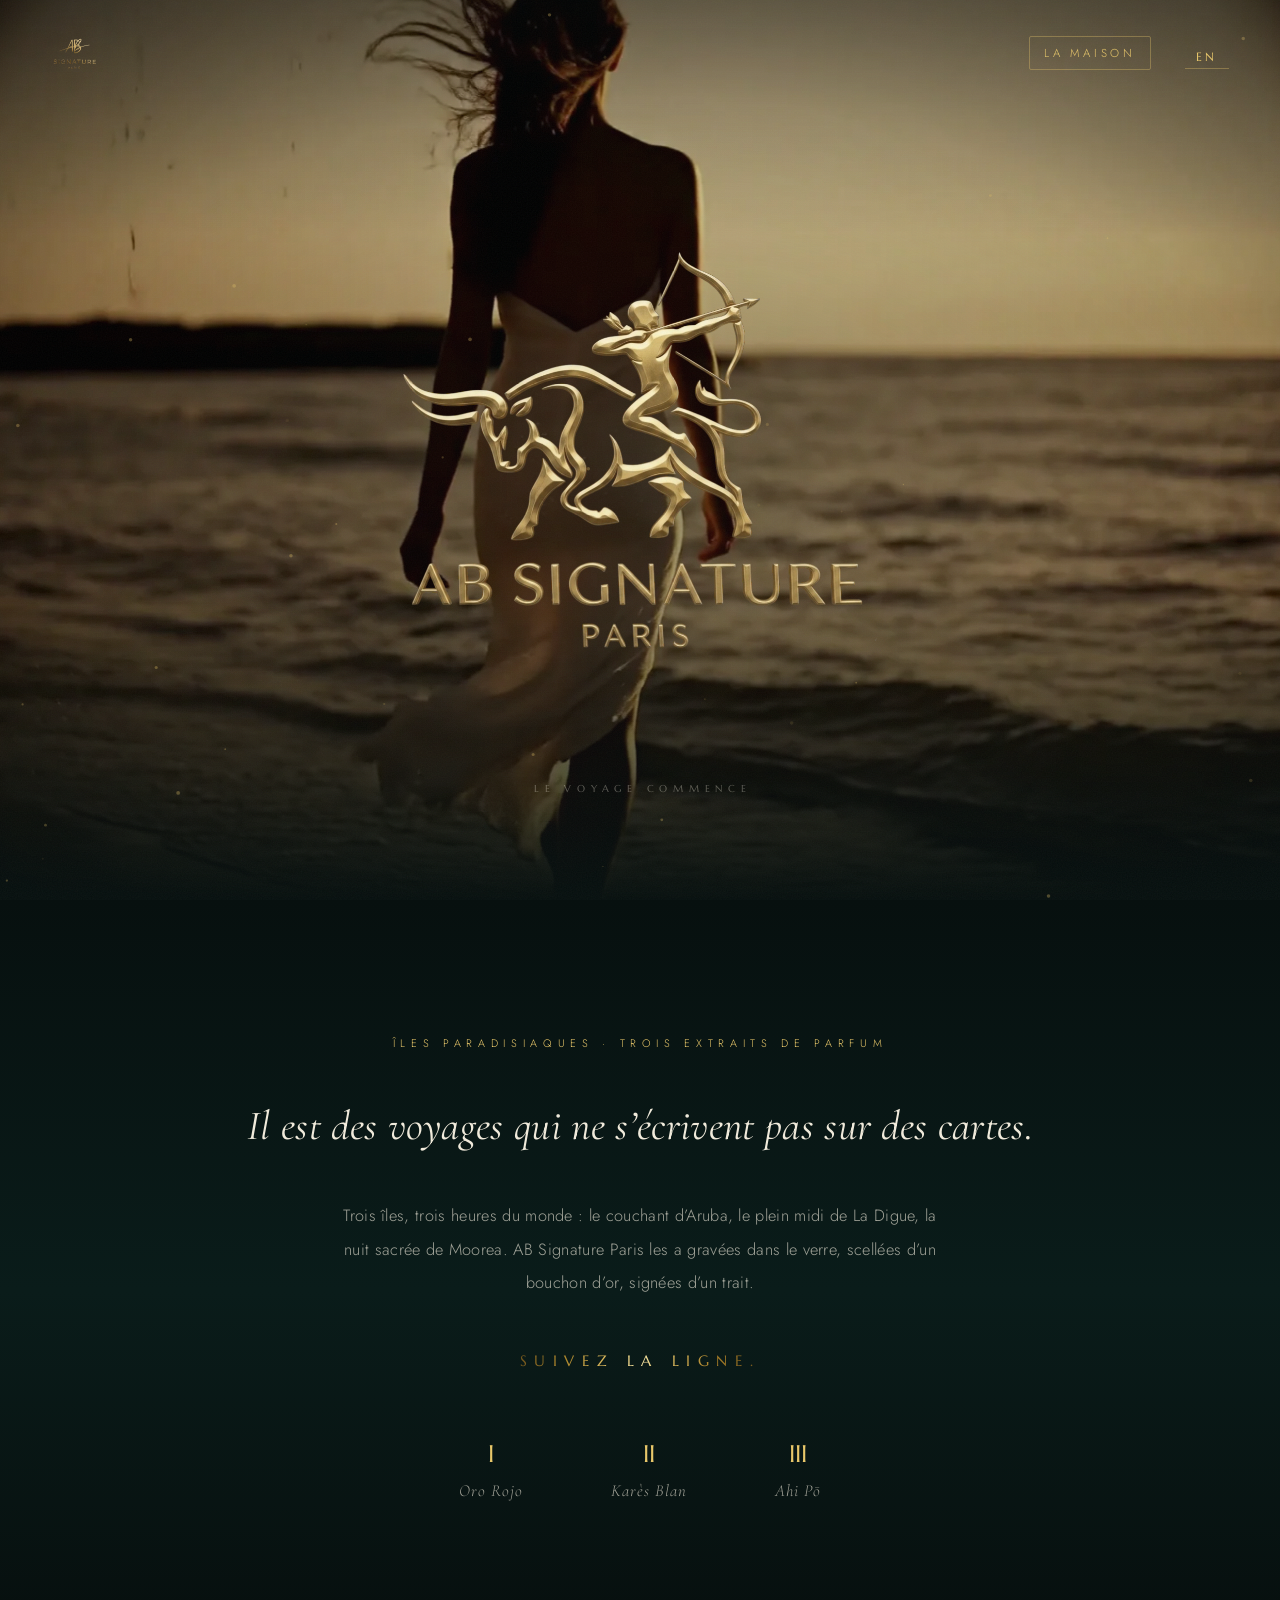
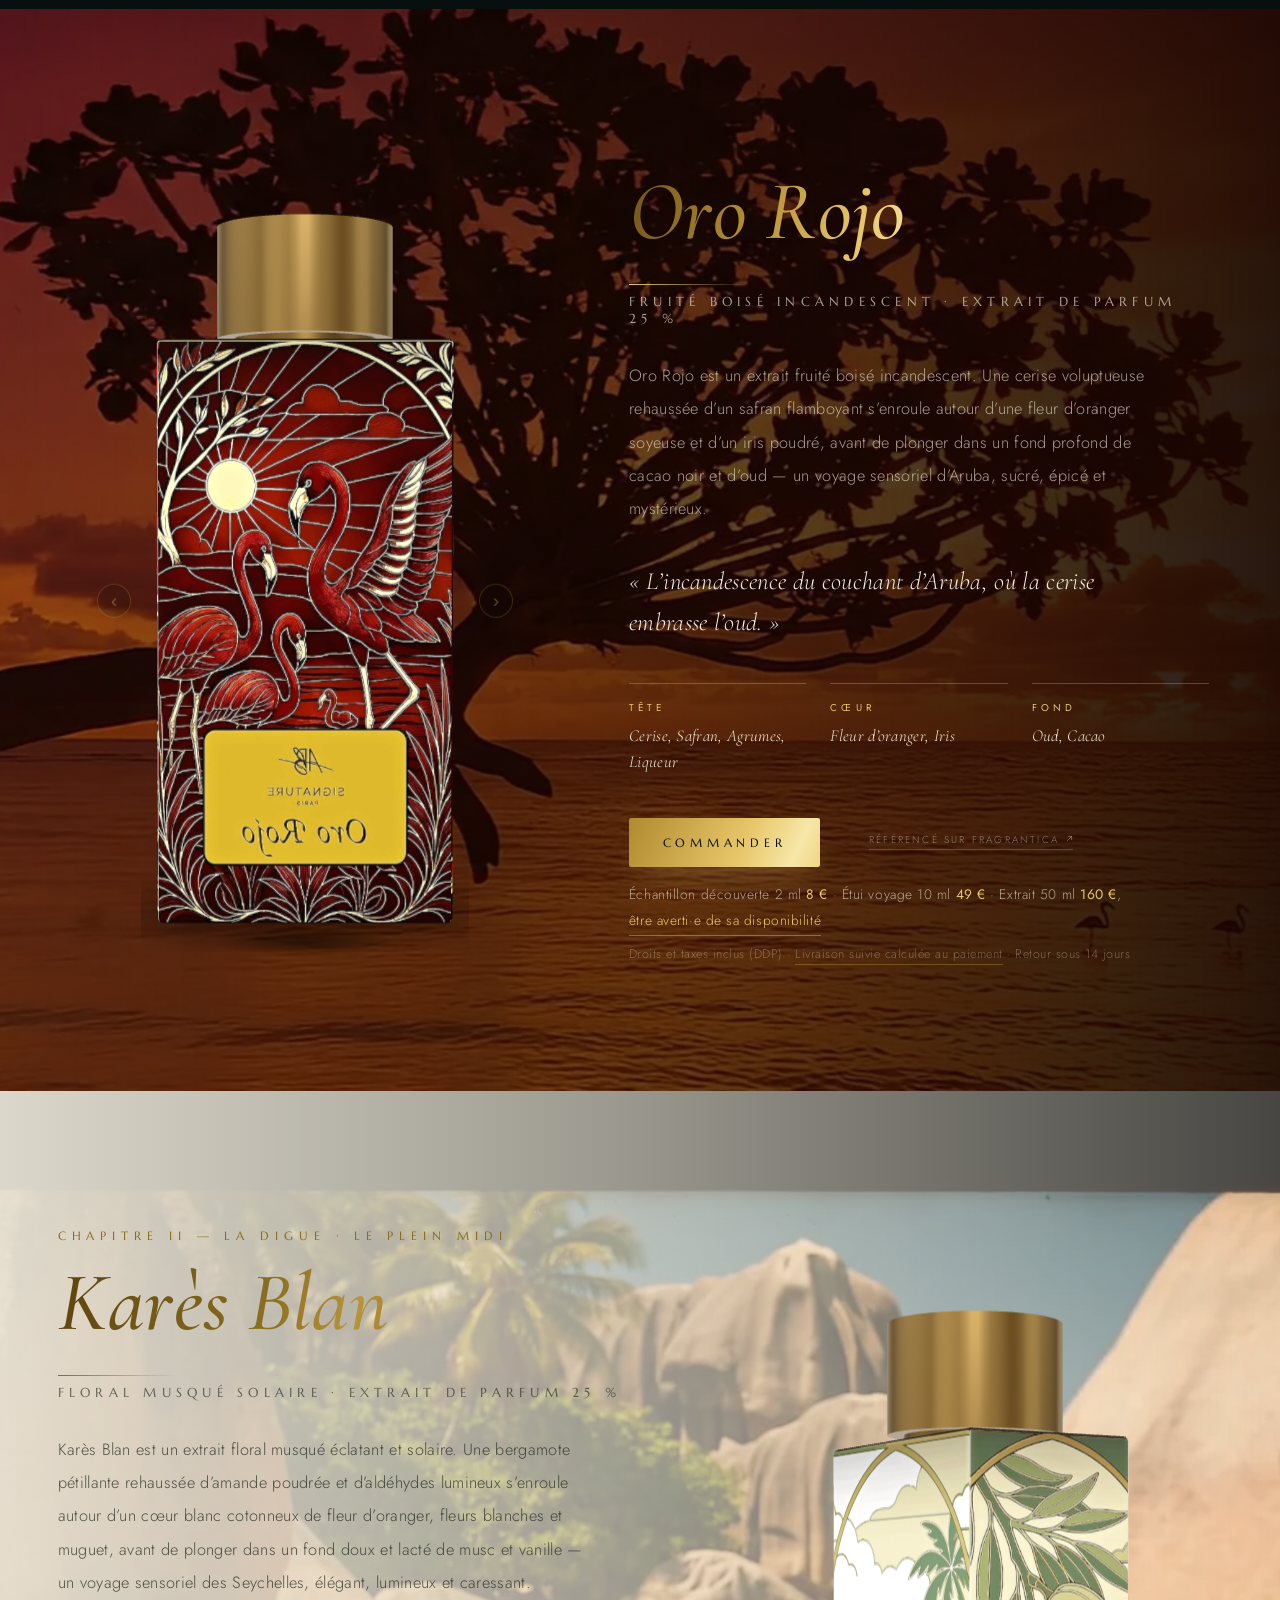
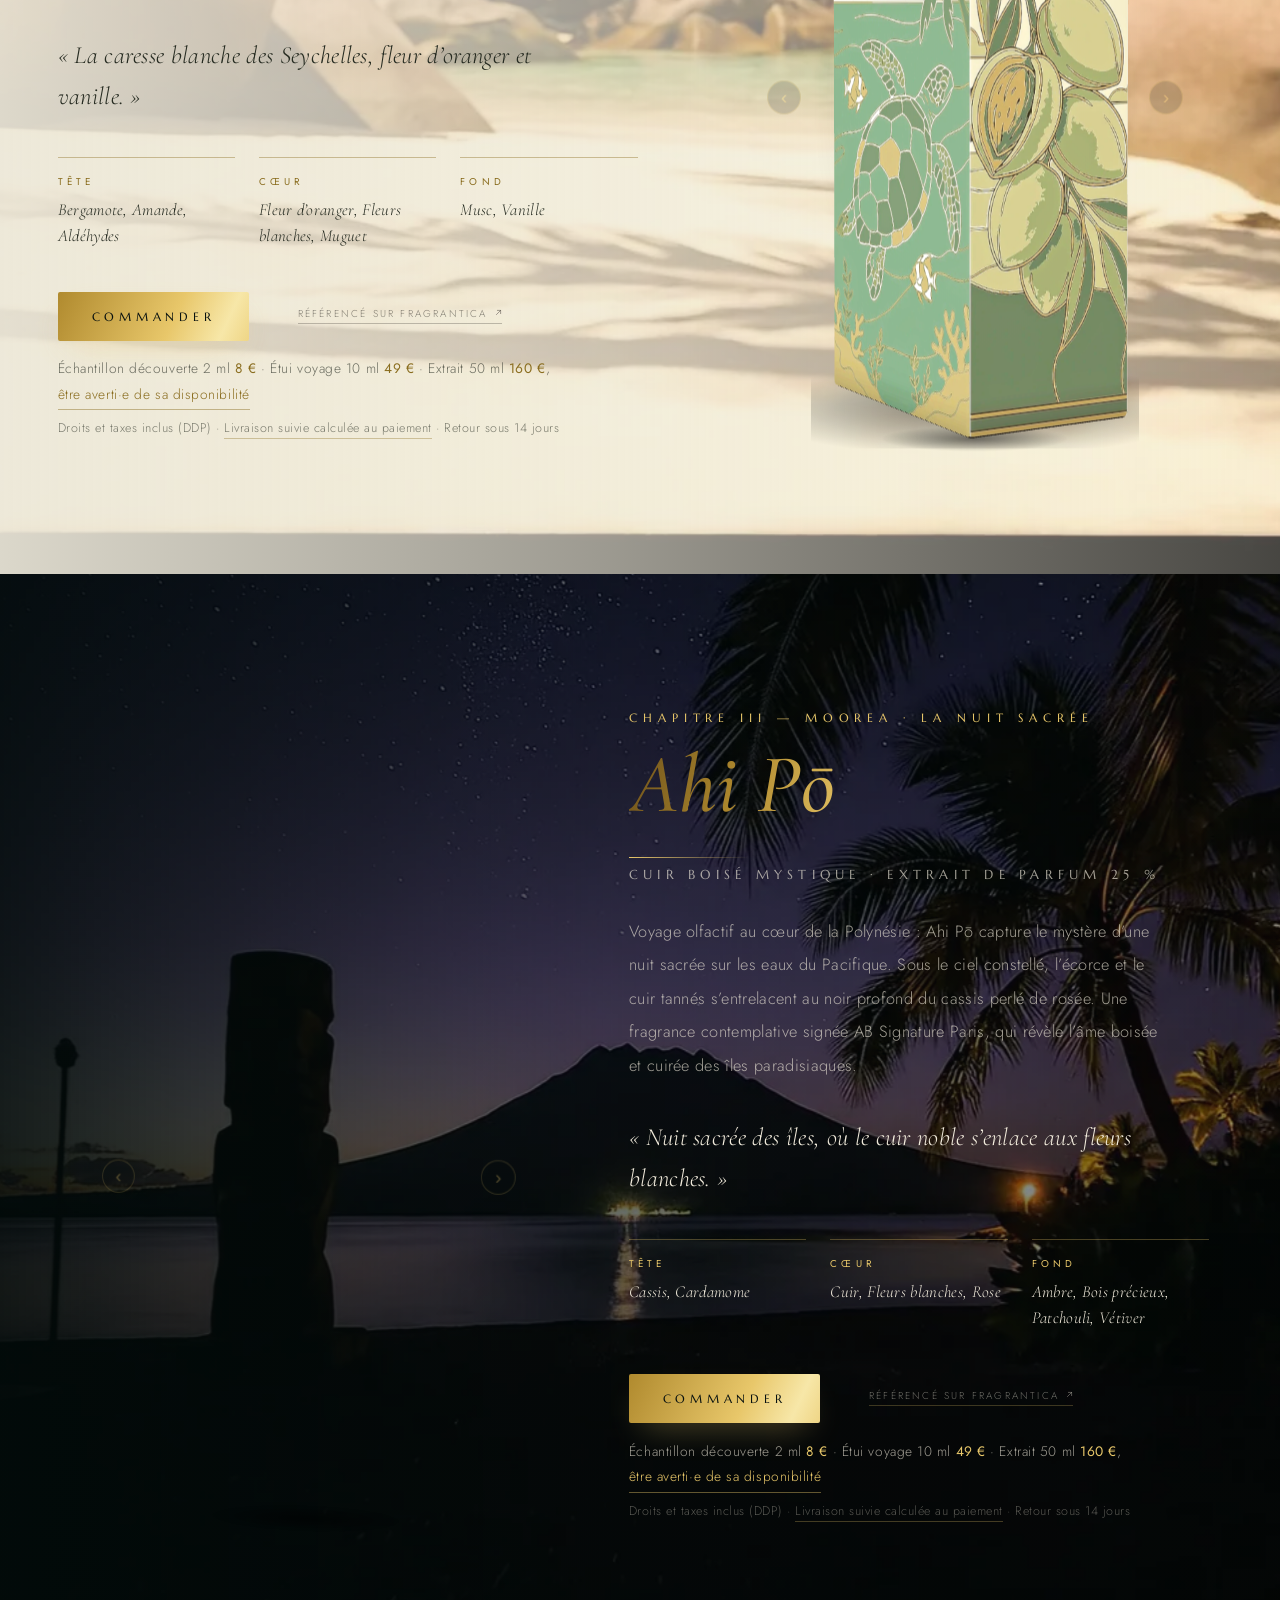
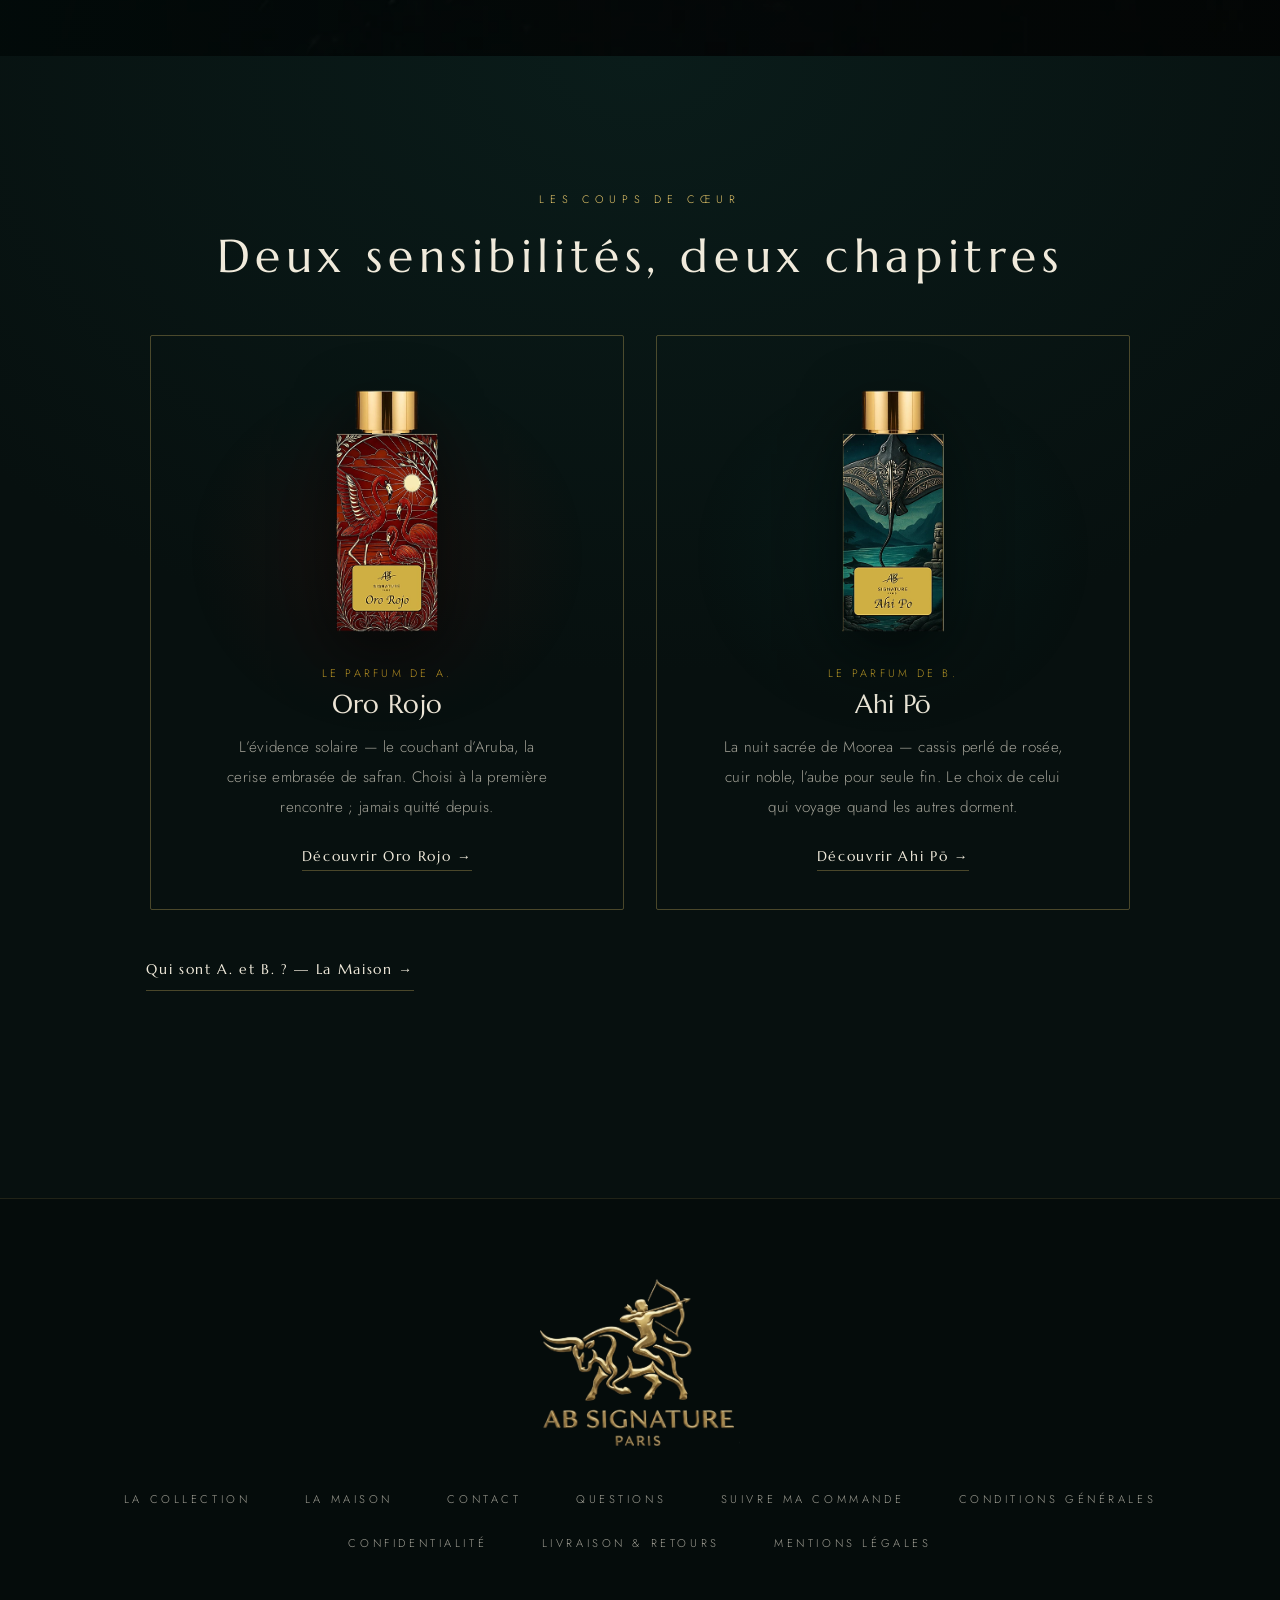
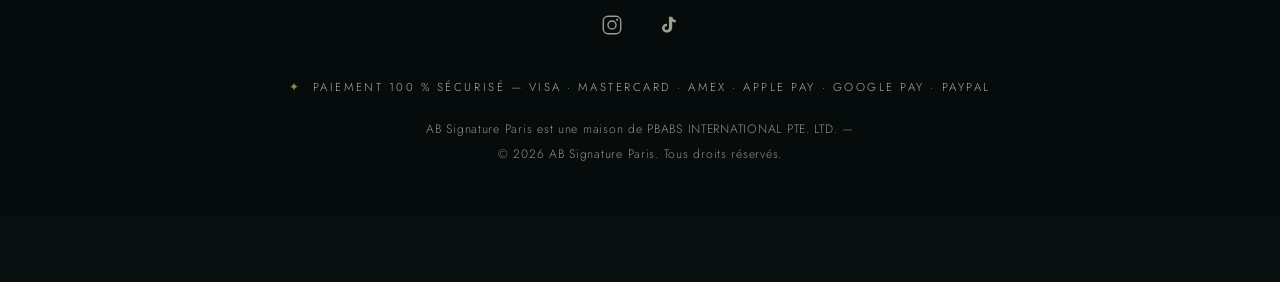
==== commit 960753c8: "Nav : lien croisé en chip encadré or (style ex-Commander) + taille relevée téléphone — retour Benoit" ====
--- a/index.html
+++ b/index.html
@@ -512,7 +512,7 @@
 .ch-kares .frg-link{color:rgba(26,23,19,.5);border-color:rgba(26,23,19,.25)}
 .ch-kares .frg-link:hover{color:#8a6d1f;border-color:#8a6d1f}
 /* Nav téléphone : libellés sur UNE ligne (constat 23/07 : « LA COLLECTION »/« LA MAISON » coupés en deux) */
-@media(max-width:780px){nav a{white-space:nowrap}}
+@media(max-width:780px){nav a{white-space:nowrap}nav a.bag{font-size:.82rem;padding:.6rem 1.05rem}}
 @media(max-width:520px){nav{padding-left:1rem;padding-right:1rem}nav ul{gap:.8rem}nav a{letter-spacing:.18em}nav .bag{padding:.5rem .7rem}}
 </style>
 <link rel="stylesheet" href="/assets/motion.css?v=20260721a">
@@ -538,7 +538,7 @@
 <nav id="nav">
   <a href="#top" aria-label="Accueil"><img class="nlogo" src="assets/logo_or_nav.webp" alt="AB Signature Paris"></a>
   <ul>
-    <li><a href="/maison/">La Maison</a></li>
+    <li><a class="bag" href="/maison/">La Maison</a></li>
     <li><a class="lang" href="/en/" title="English version">EN</a></li>
   </ul>
 </nav>
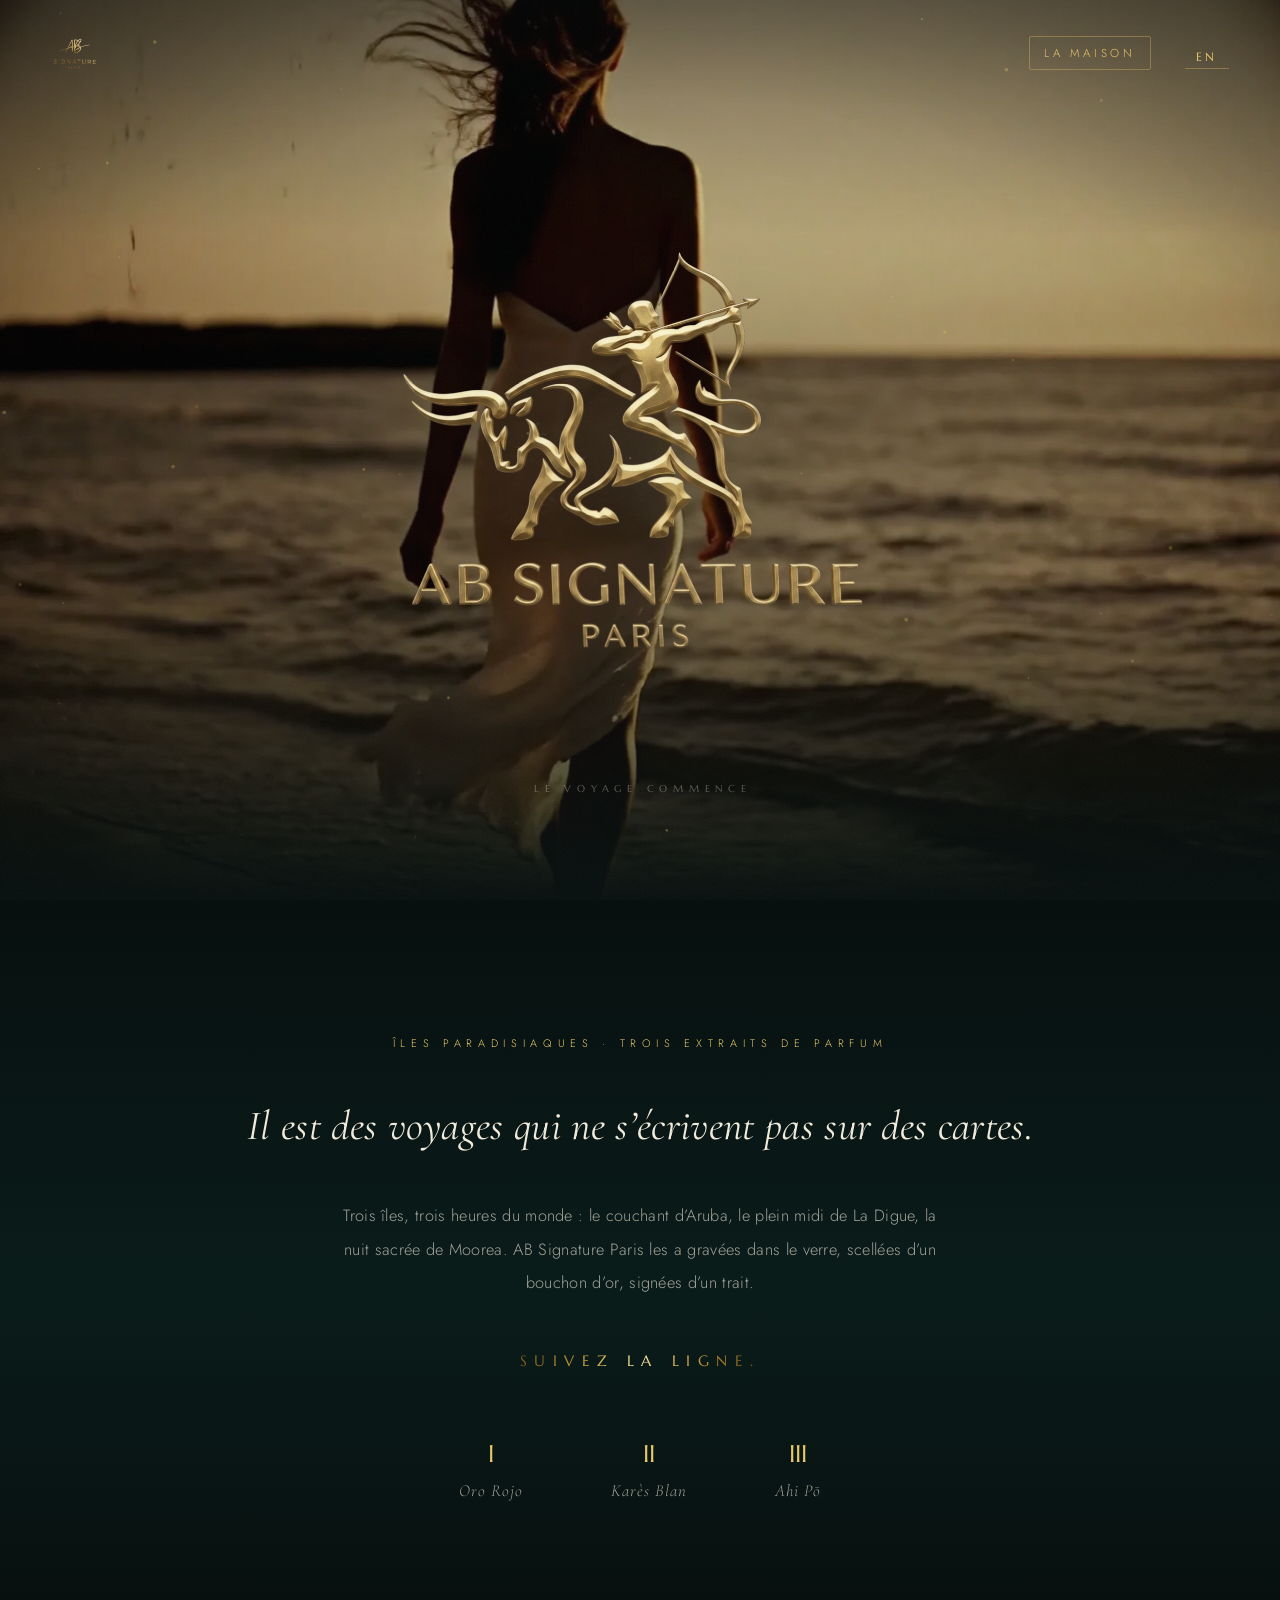
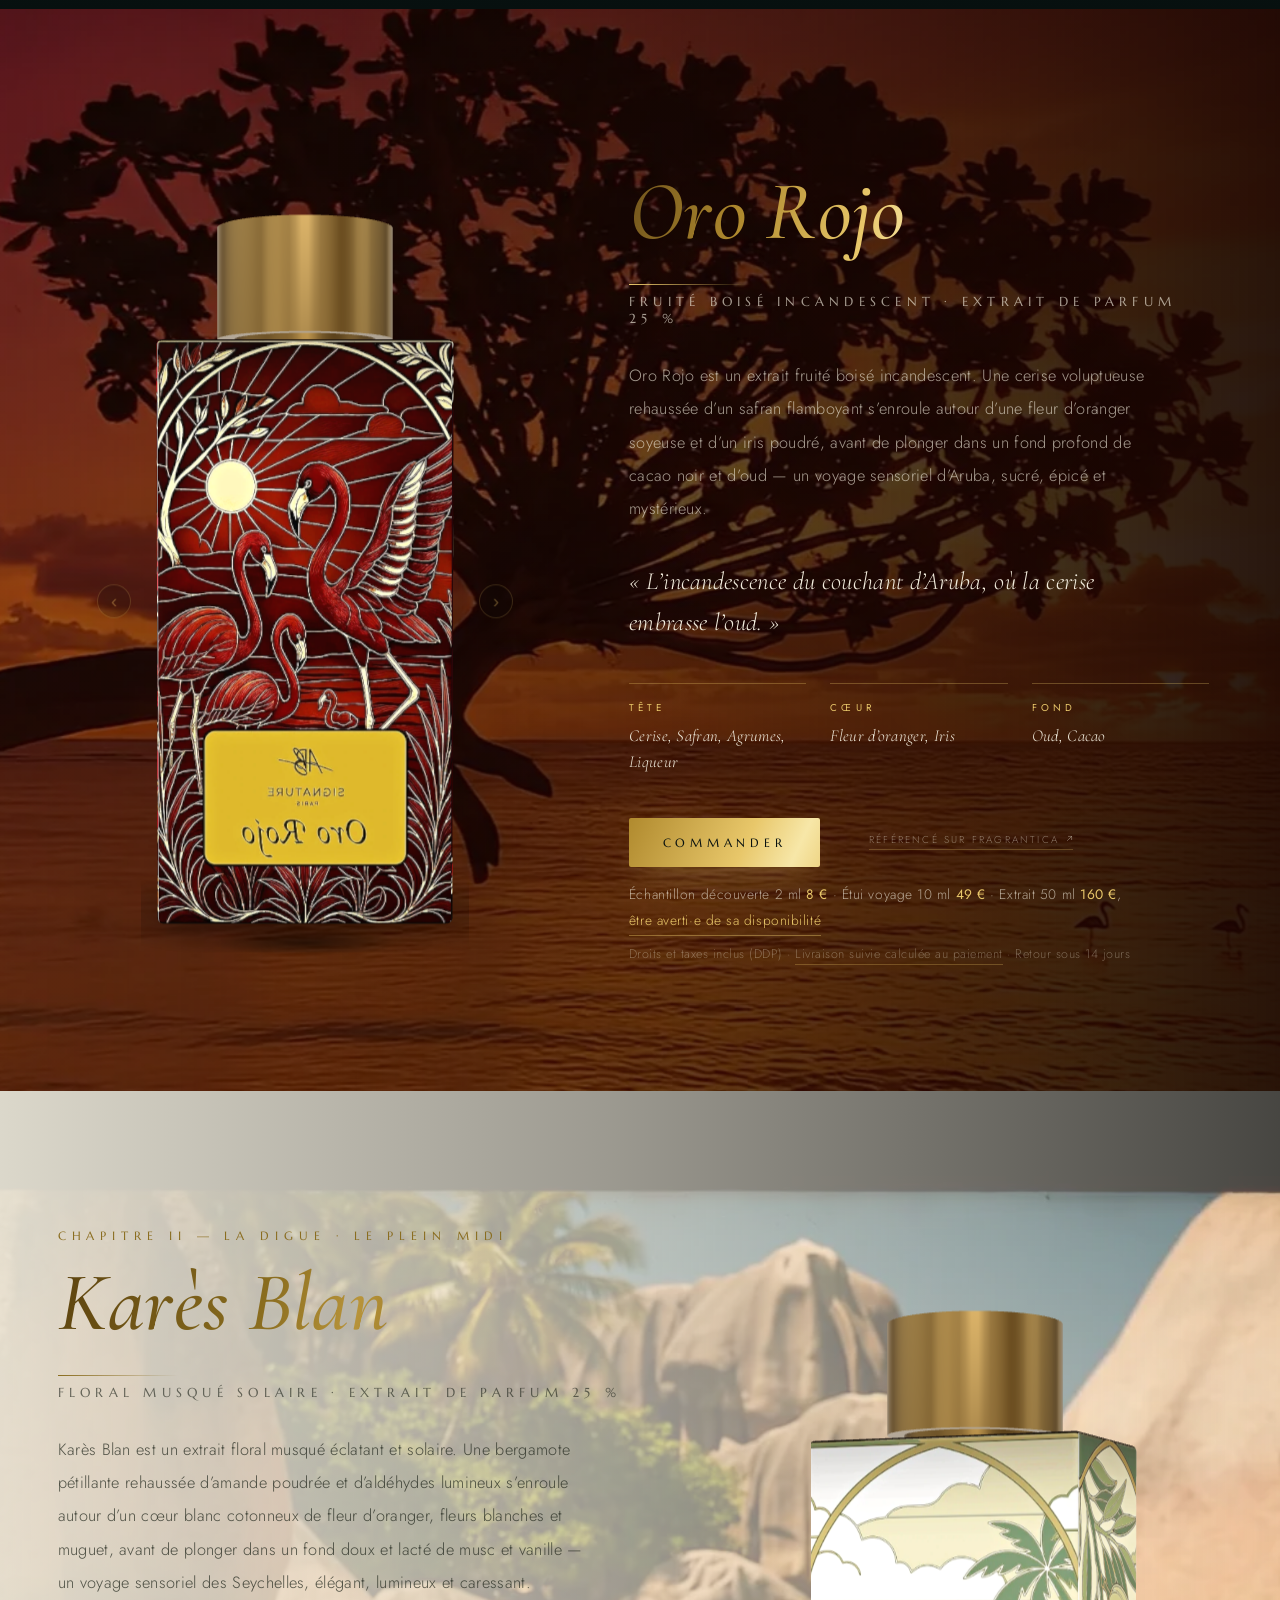
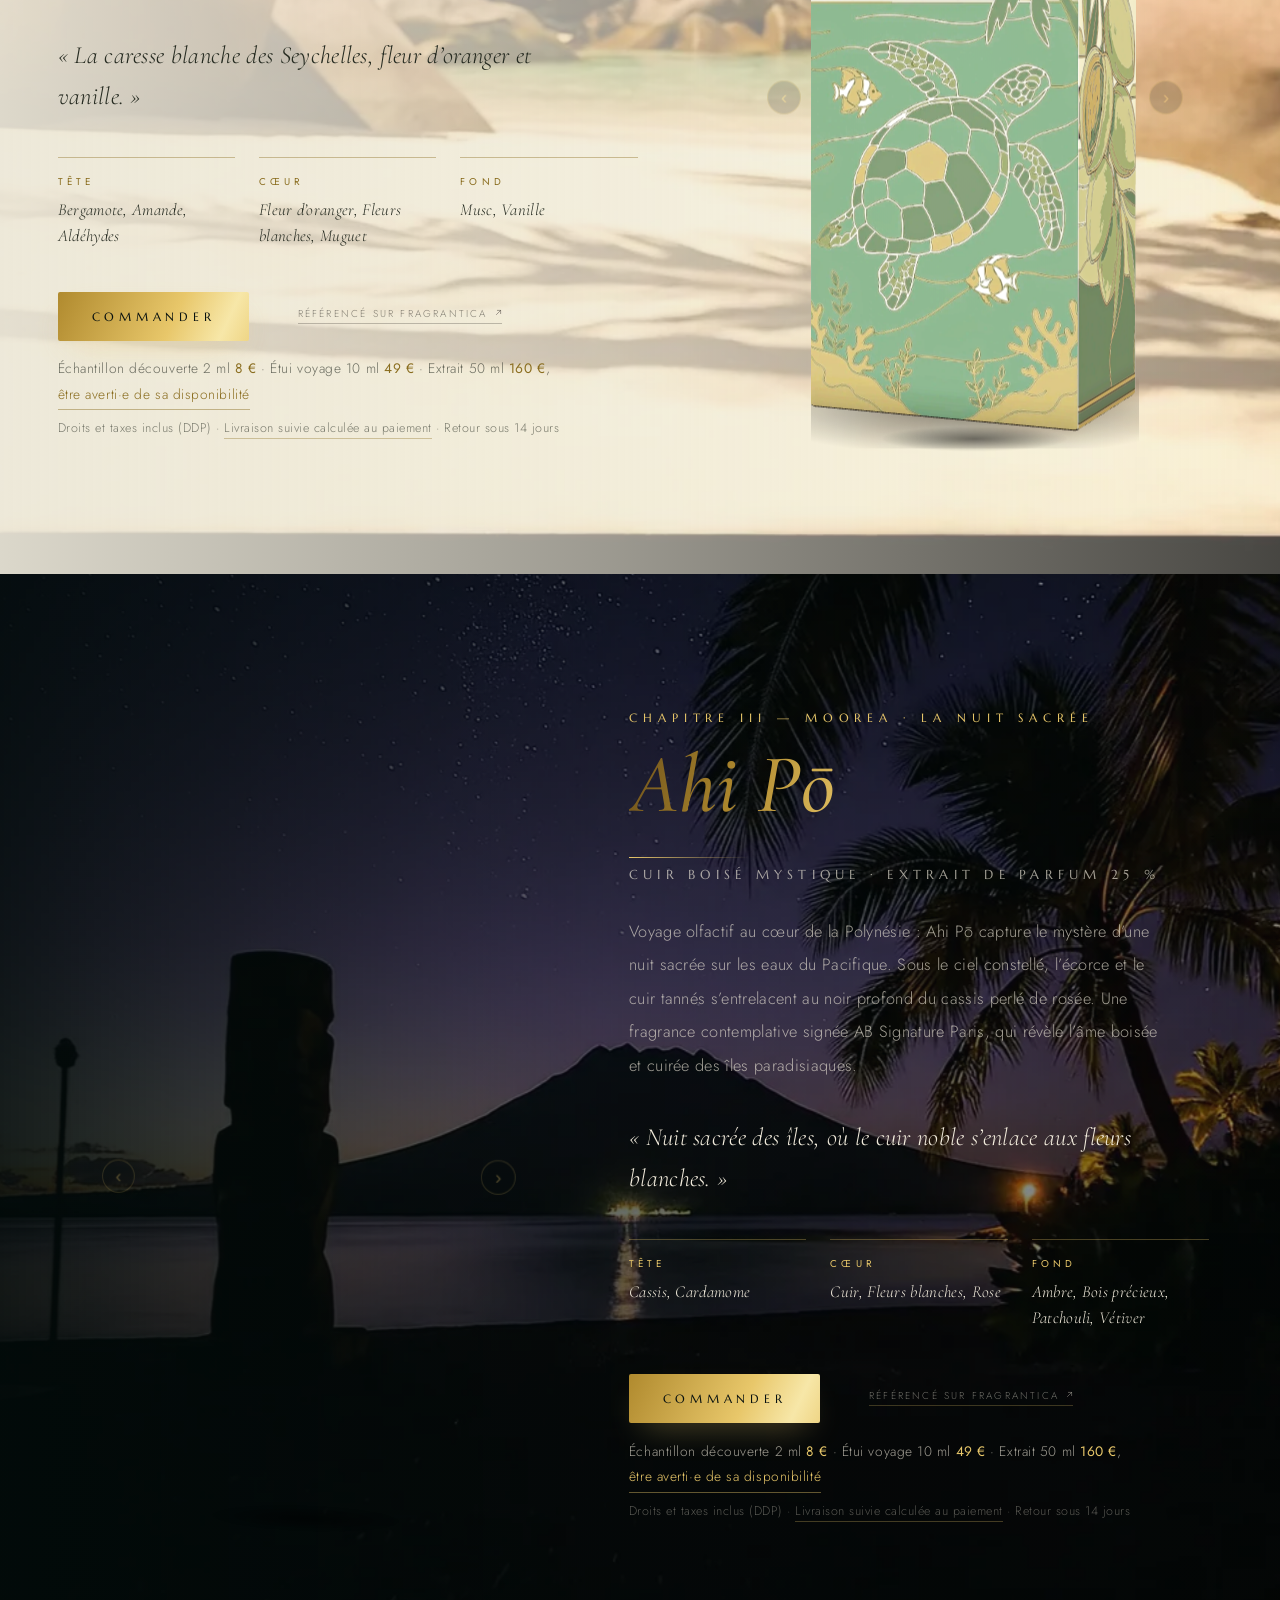
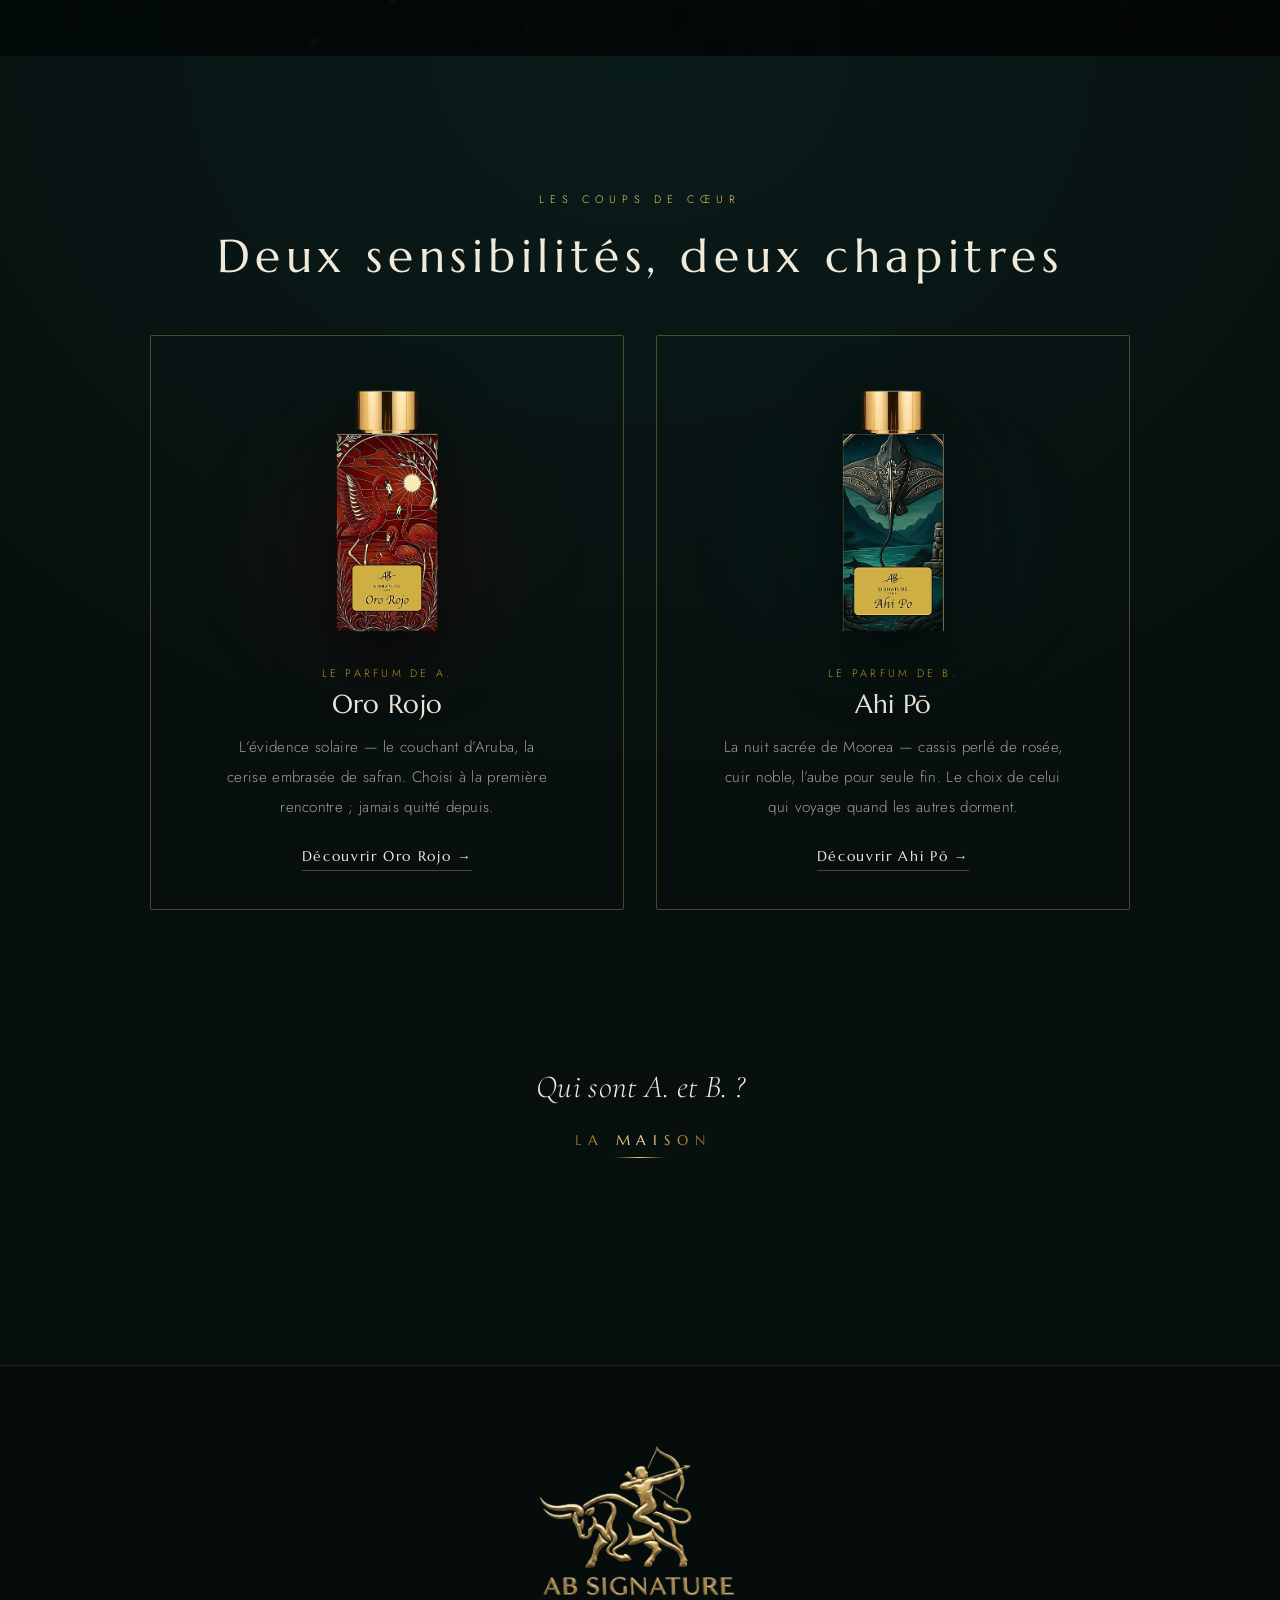
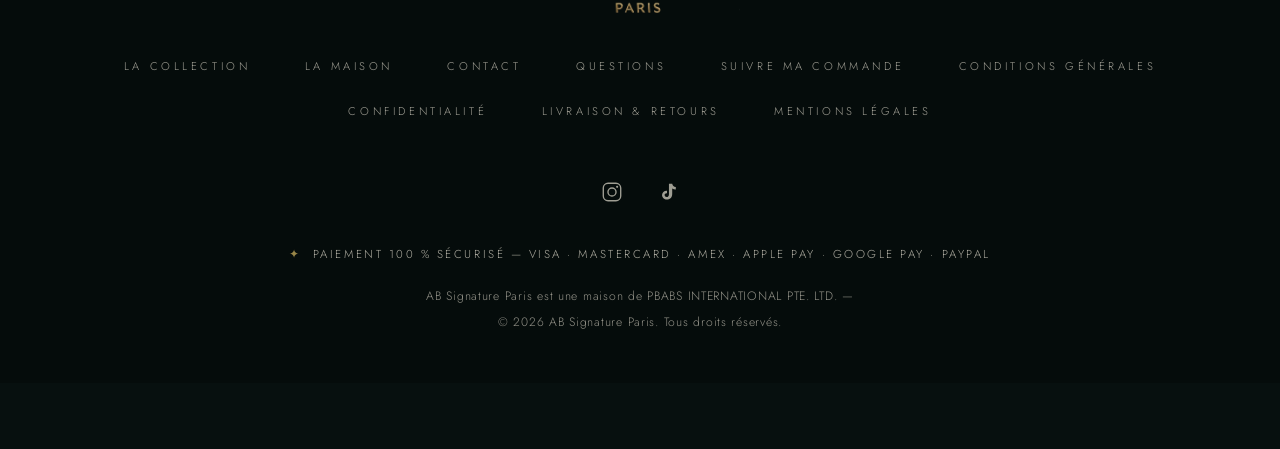
==== commit c531da20: "Invitation sublime vers La Maison : ligne d'or qui coule + question Cormorant + LA MAISON en or (fil" ====
--- a/index.html
+++ b/index.html
@@ -757,6 +757,15 @@
 #coups-de-coeur .cc-cta{display:inline-block;font-family:'Marcellus',serif;font-size:.86rem;letter-spacing:.12em;color:var(--ivory);border-bottom:1px solid var(--gold-line);padding-bottom:.32rem;text-decoration:none;transition:opacity .4s}
 #coups-de-coeur .cc-cta:hover{opacity:.7}
 #coups-de-coeur .cc-silence{height:clamp(3rem,8vh,6rem)}
+#coups-de-coeur .cc-invite{display:flex;flex-direction:column;align-items:center;gap:1.35rem;text-decoration:none;margin-top:4.4rem}
+#coups-de-coeur .ci-line{width:1px;height:62px;overflow:hidden;position:relative}
+#coups-de-coeur .ci-line::after{content:'';position:absolute;left:0;top:-100%;width:100%;height:100%;background:linear-gradient(180deg,transparent,var(--gold-3));animation:drip 2.6s var(--ease) infinite}
+#coups-de-coeur .ci-q{font-family:'Cormorant Garamond',serif;font-style:italic;font-size:clamp(1.5rem,3vw,2rem);color:var(--ivory);line-height:1.45;text-align:center}
+#coups-de-coeur .ci-dest{font-family:'Marcellus',serif;font-size:.85rem;letter-spacing:.5em;text-indent:.5em;text-transform:uppercase;padding-bottom:.55rem;position:relative}
+#coups-de-coeur .ci-dest::after{content:'';position:absolute;left:50%;bottom:0;transform:translateX(-50%);width:36%;height:1px;background:linear-gradient(90deg,transparent,var(--gold-3),transparent);transition:width .8s var(--ease)}
+#coups-de-coeur .cc-invite:hover .ci-dest::after{width:110%}
+@media(max-width:700px){#coups-de-coeur .ci-q{font-size:1.55rem}#coups-de-coeur .ci-dest{font-size:.92rem}}
+
 @media (max-width:860px){#coups-de-coeur .cc-grid{grid-template-columns:1fr}#coups-de-coeur .cc-card img{height:210px}}
 </style>
 <section class="maison" id="coups-de-coeur">
@@ -780,9 +789,11 @@
       <a class="cc-cta" href="/fr/products/ab-signature-paris-ahi-po-extrait-de-parfum">D&eacute;couvrir Ahi P&#333; &rarr;</a>
     </div>
   </div>
-  <p class="rv rv-d3" style="text-align:center;margin-top:2.6rem">
-    <a class="cc-cta" href="/maison/">Qui sont A. et B.&nbsp;? &mdash; La Maison &rarr;</a>
-  </p>
+  <a class="cc-invite rv rv-d3" href="/maison/">
+    <span class="ci-line" aria-hidden="true"></span>
+    <span class="ci-q">Qui sont A.&nbsp;et&nbsp;B.&nbsp;?</span>
+    <span class="ci-dest gold">La Maison</span>
+  </a>
   <div class="cc-silence"></div>
 </section>
 
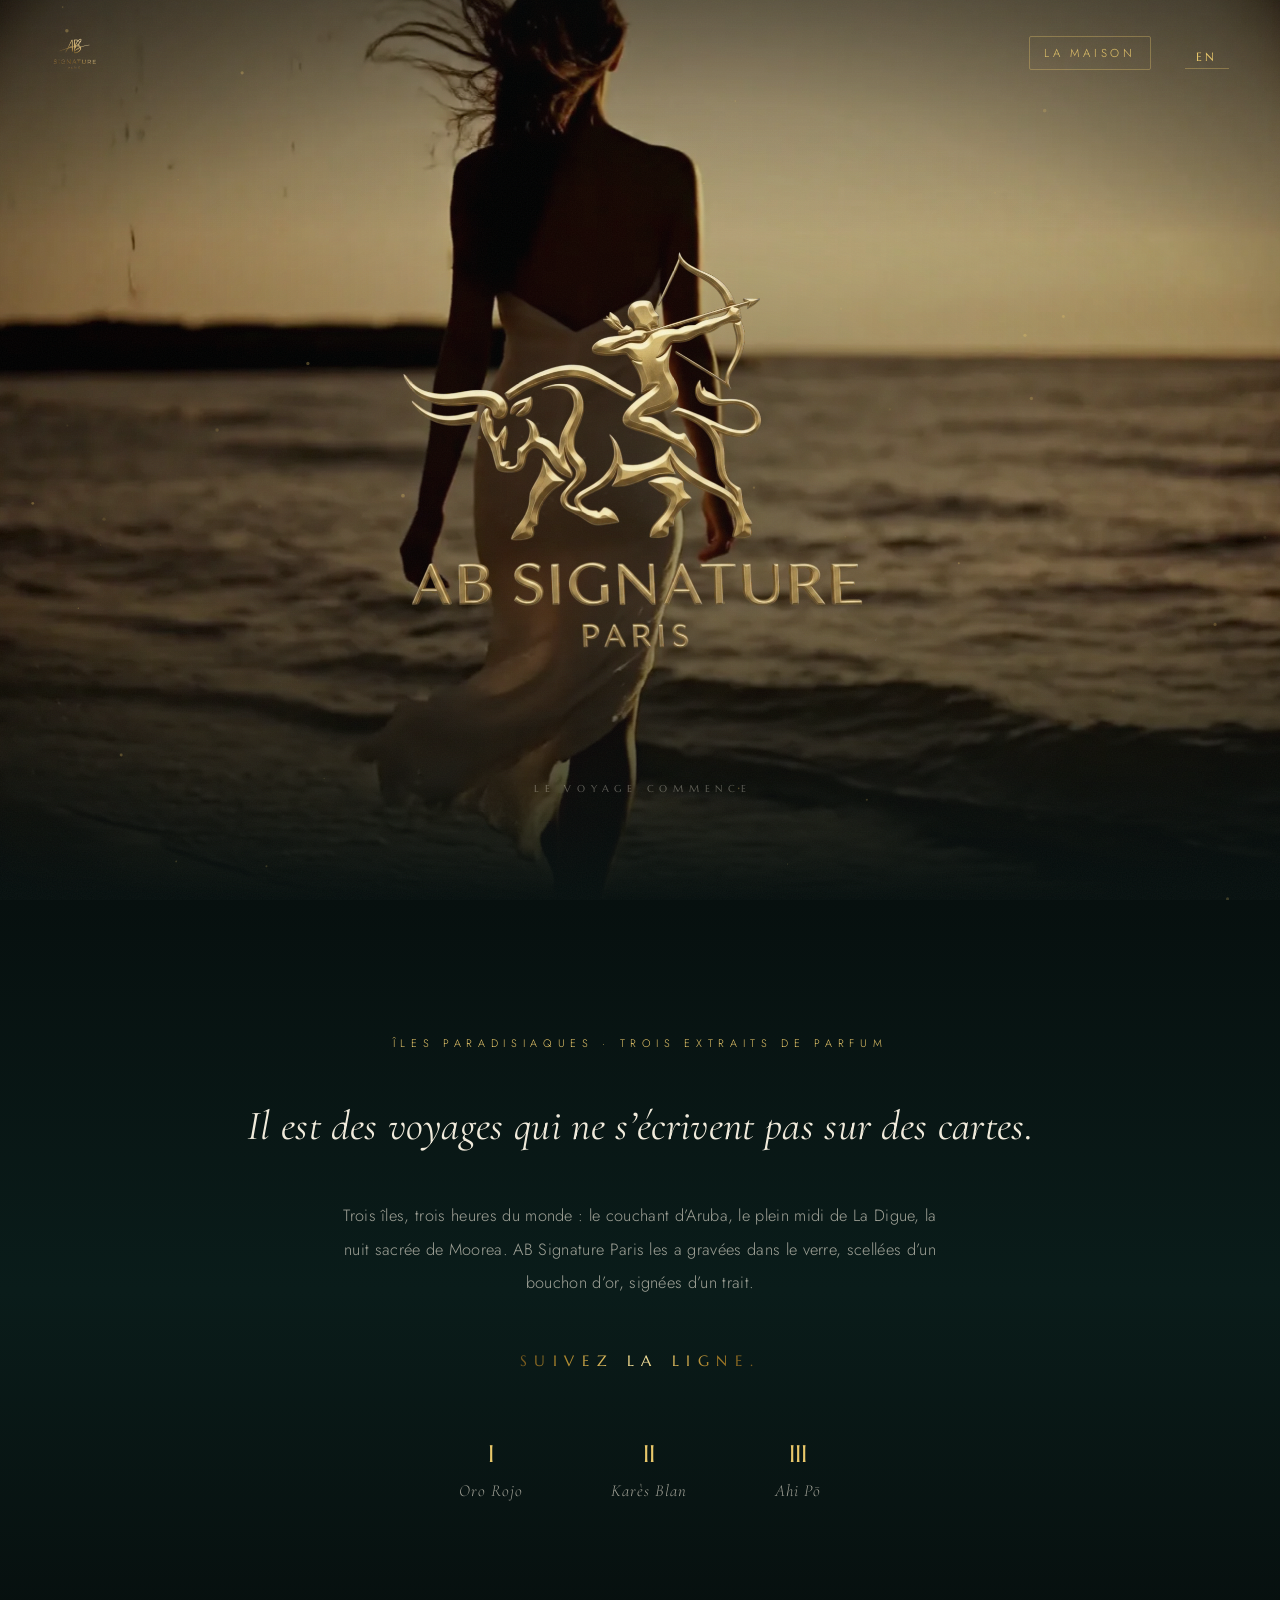
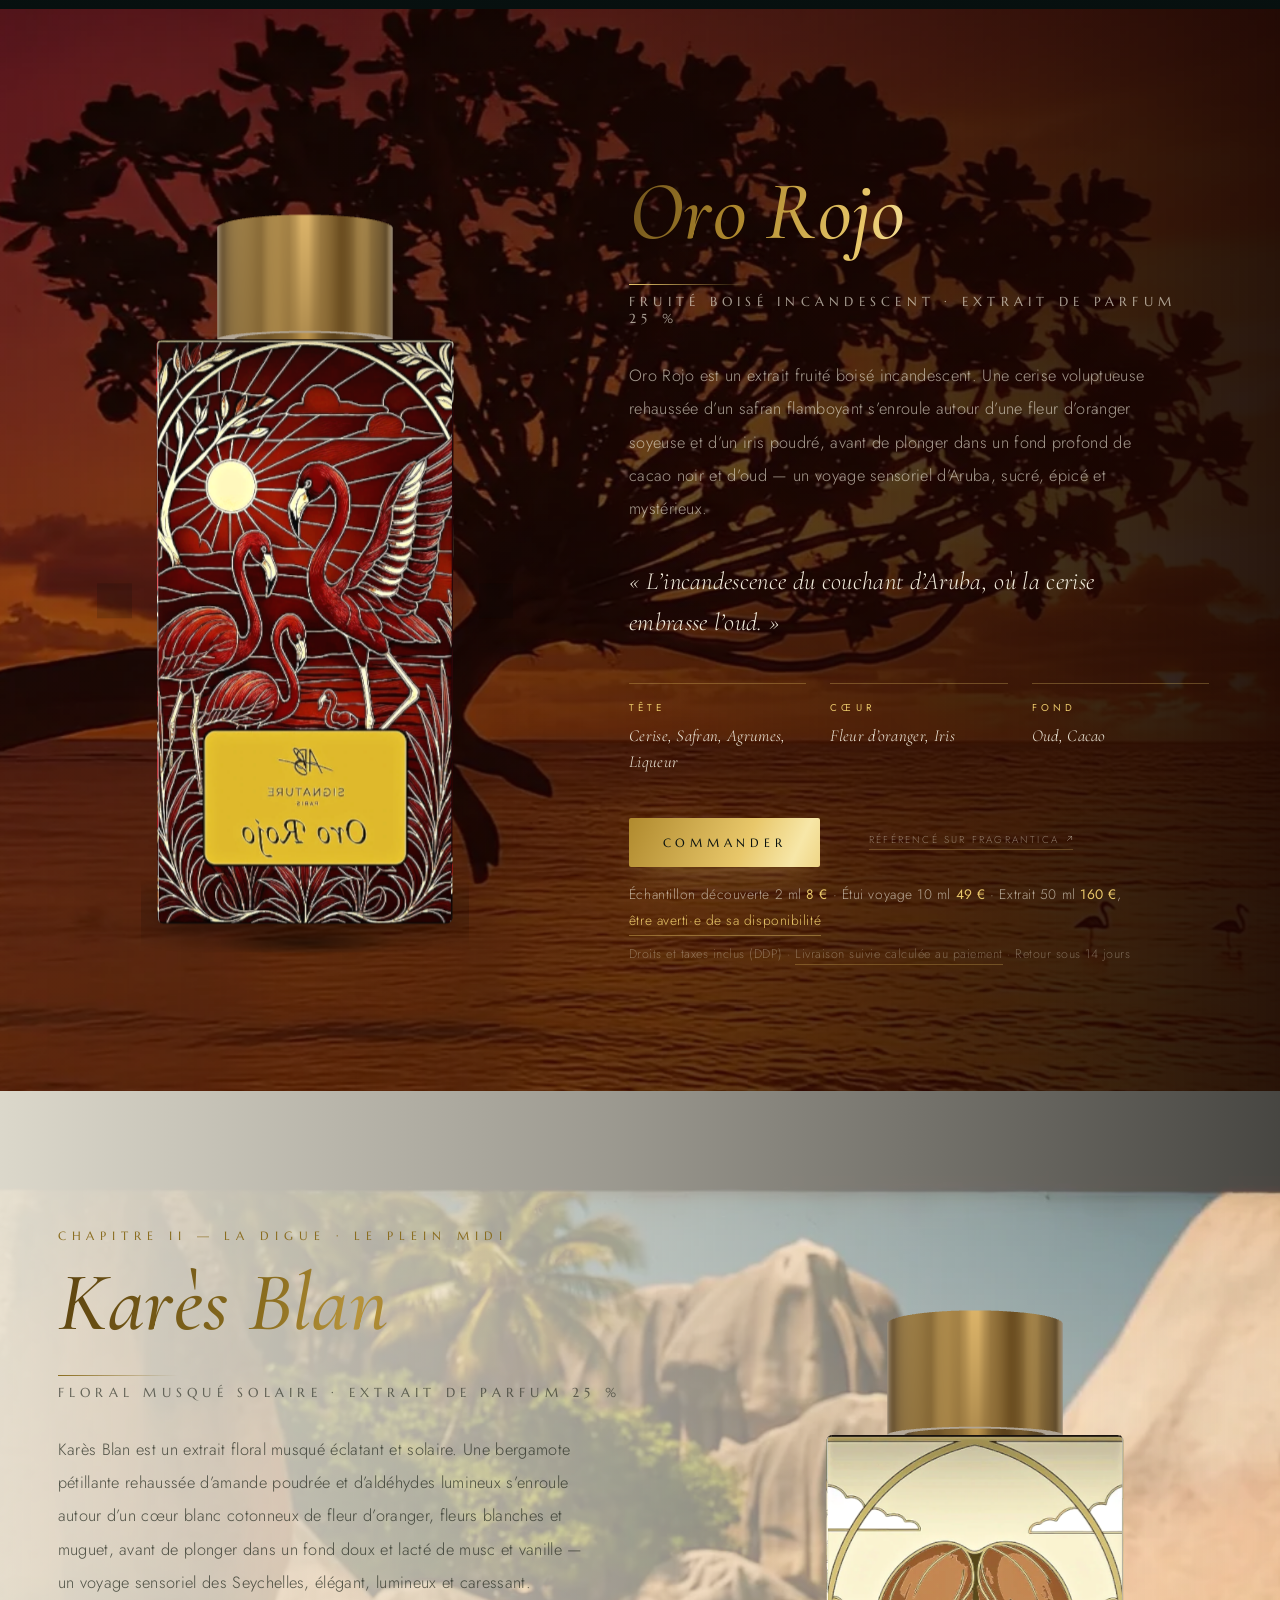
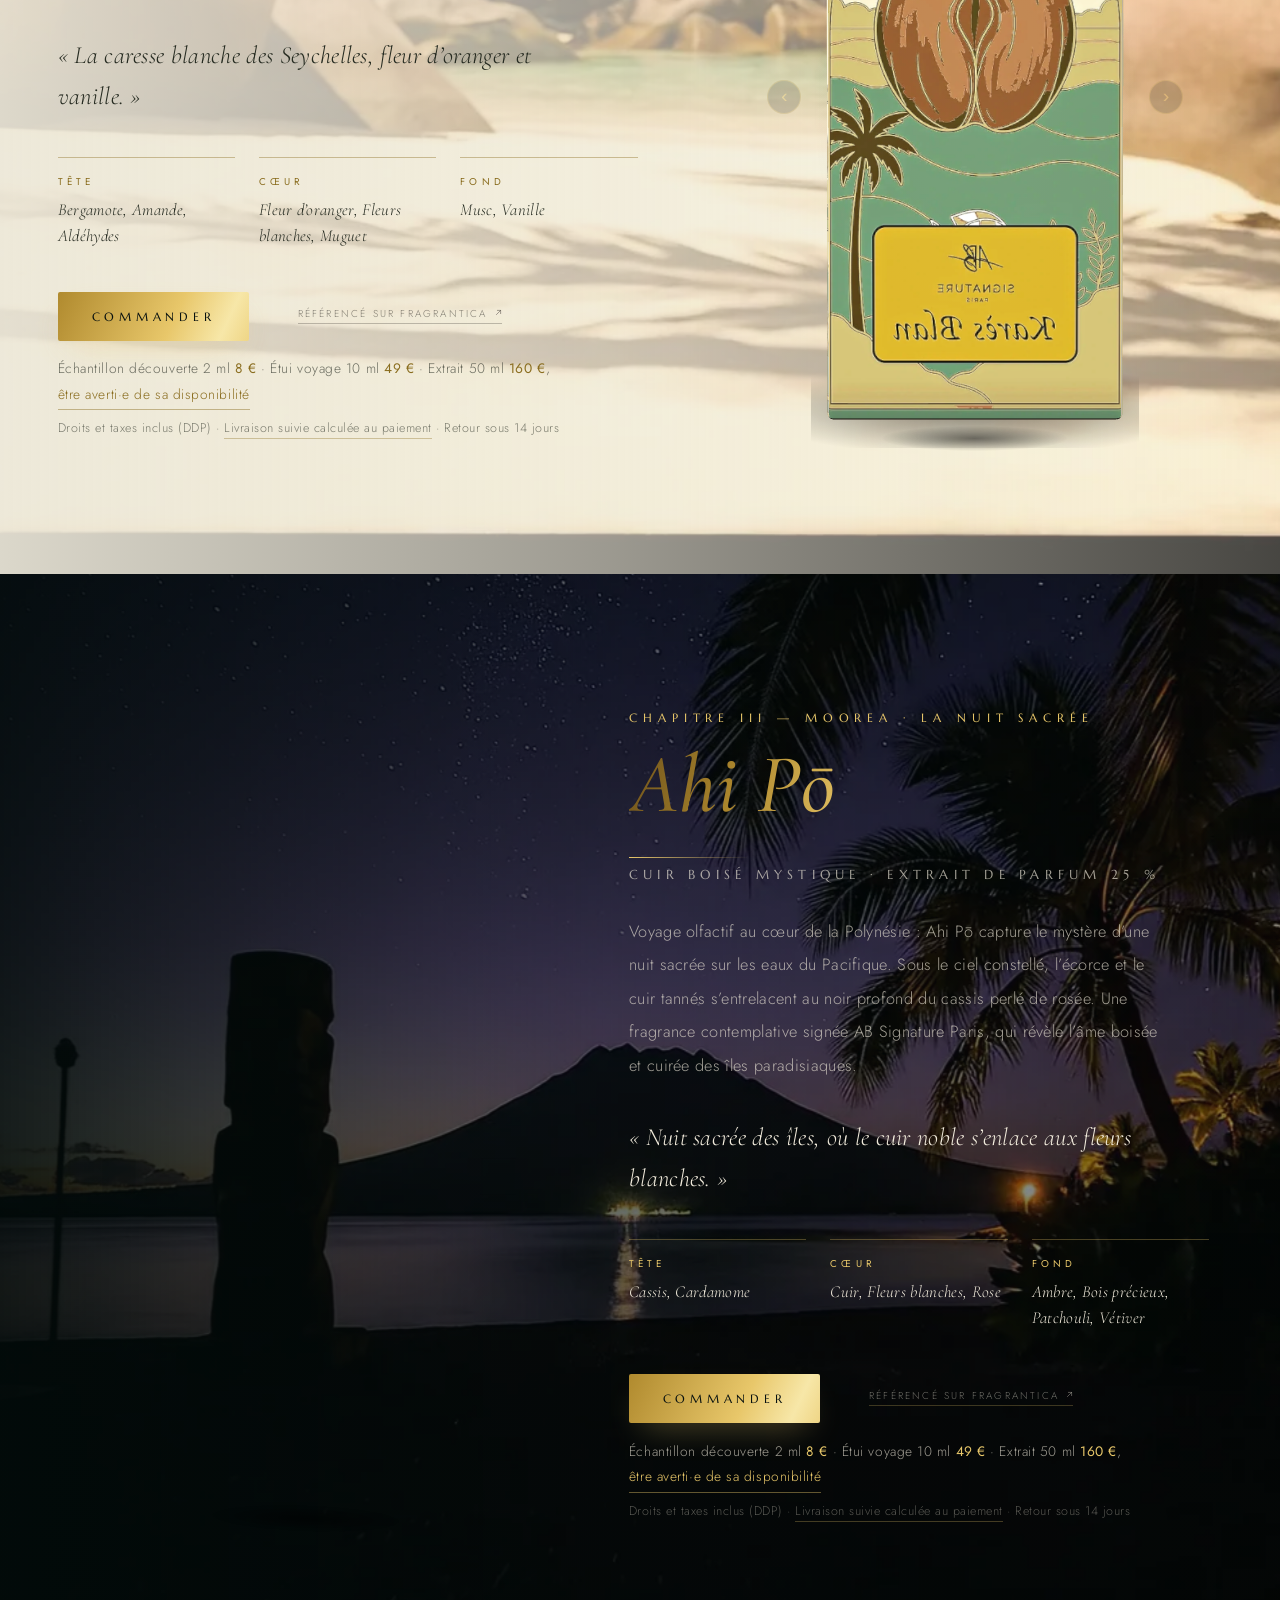
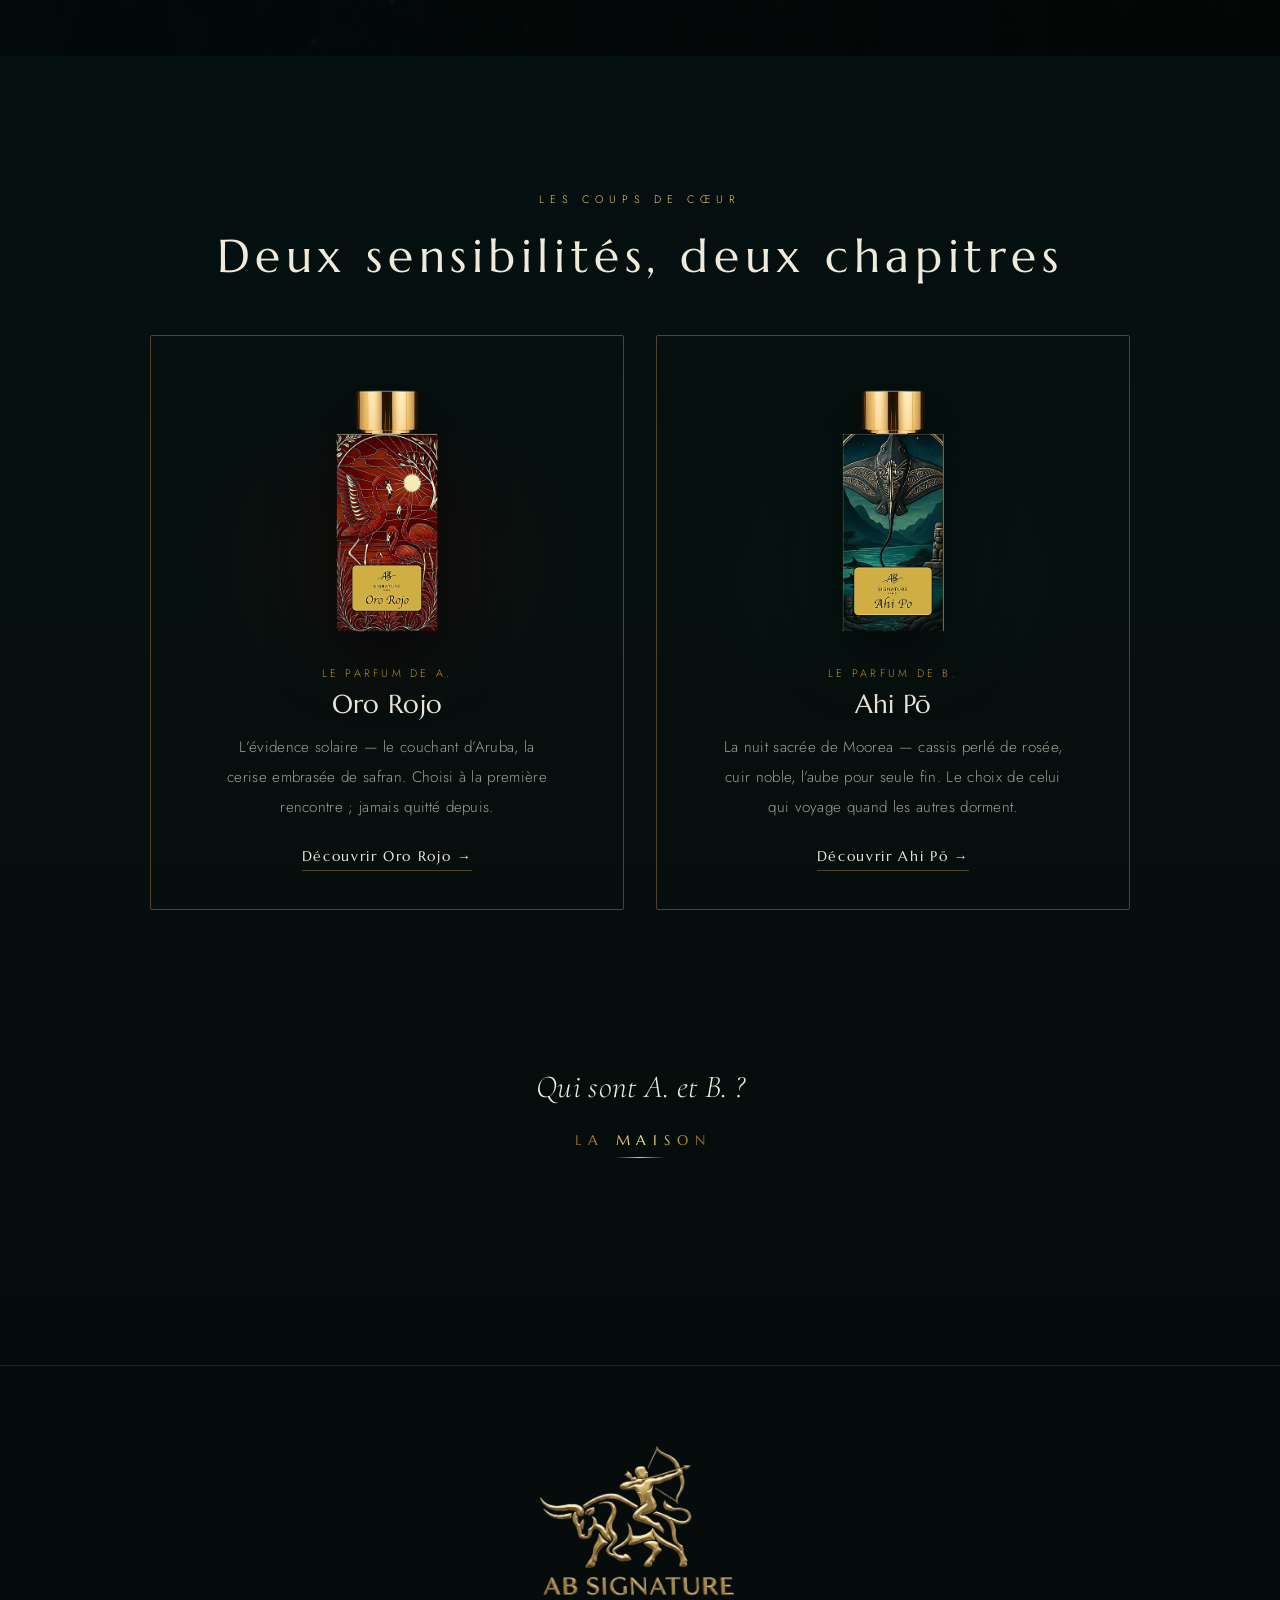
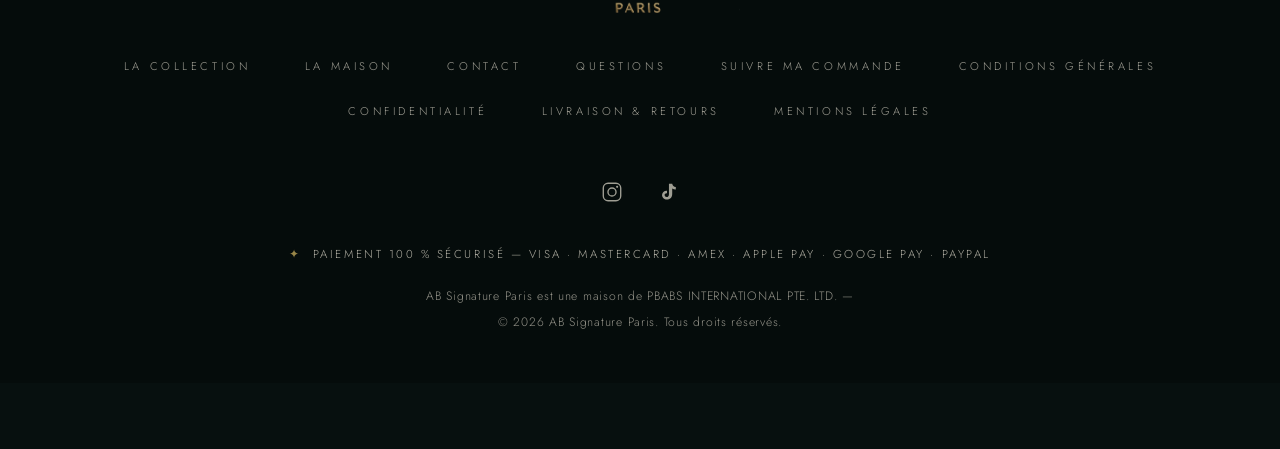
==== commit 43dccedf: "Coups de cœur : fond noir nuit continu (ch-ahi → footer), suppression du halo vert du gabarit .maiso" ====
--- a/index.html
+++ b/index.html
@@ -757,6 +757,9 @@
 #coups-de-coeur .cc-cta{display:inline-block;font-family:'Marcellus',serif;font-size:.86rem;letter-spacing:.12em;color:var(--ivory);border-bottom:1px solid var(--gold-line);padding-bottom:.32rem;text-decoration:none;transition:opacity .4s}
 #coups-de-coeur .cc-cta:hover{opacity:.7}
 #coups-de-coeur .cc-silence{height:clamp(3rem,8vh,6rem)}
+/* Fond : glissement continu noir nuit (ch-ahi #03100f → footer #050c0b), plus de halo vert (retour Benoit) */
+#coups-de-coeur{background:linear-gradient(180deg,#03100f 0%,#07100f 45%,#050c0b 100%)}
+
 #coups-de-coeur .cc-invite{display:flex;flex-direction:column;align-items:center;gap:1.35rem;text-decoration:none;margin-top:4.4rem}
 #coups-de-coeur .ci-line{width:1px;height:62px;overflow:hidden;position:relative}
 #coups-de-coeur .ci-line::after{content:'';position:absolute;left:0;top:-100%;width:100%;height:100%;background:linear-gradient(180deg,transparent,var(--gold-3));animation:drip 2.6s var(--ease) infinite}
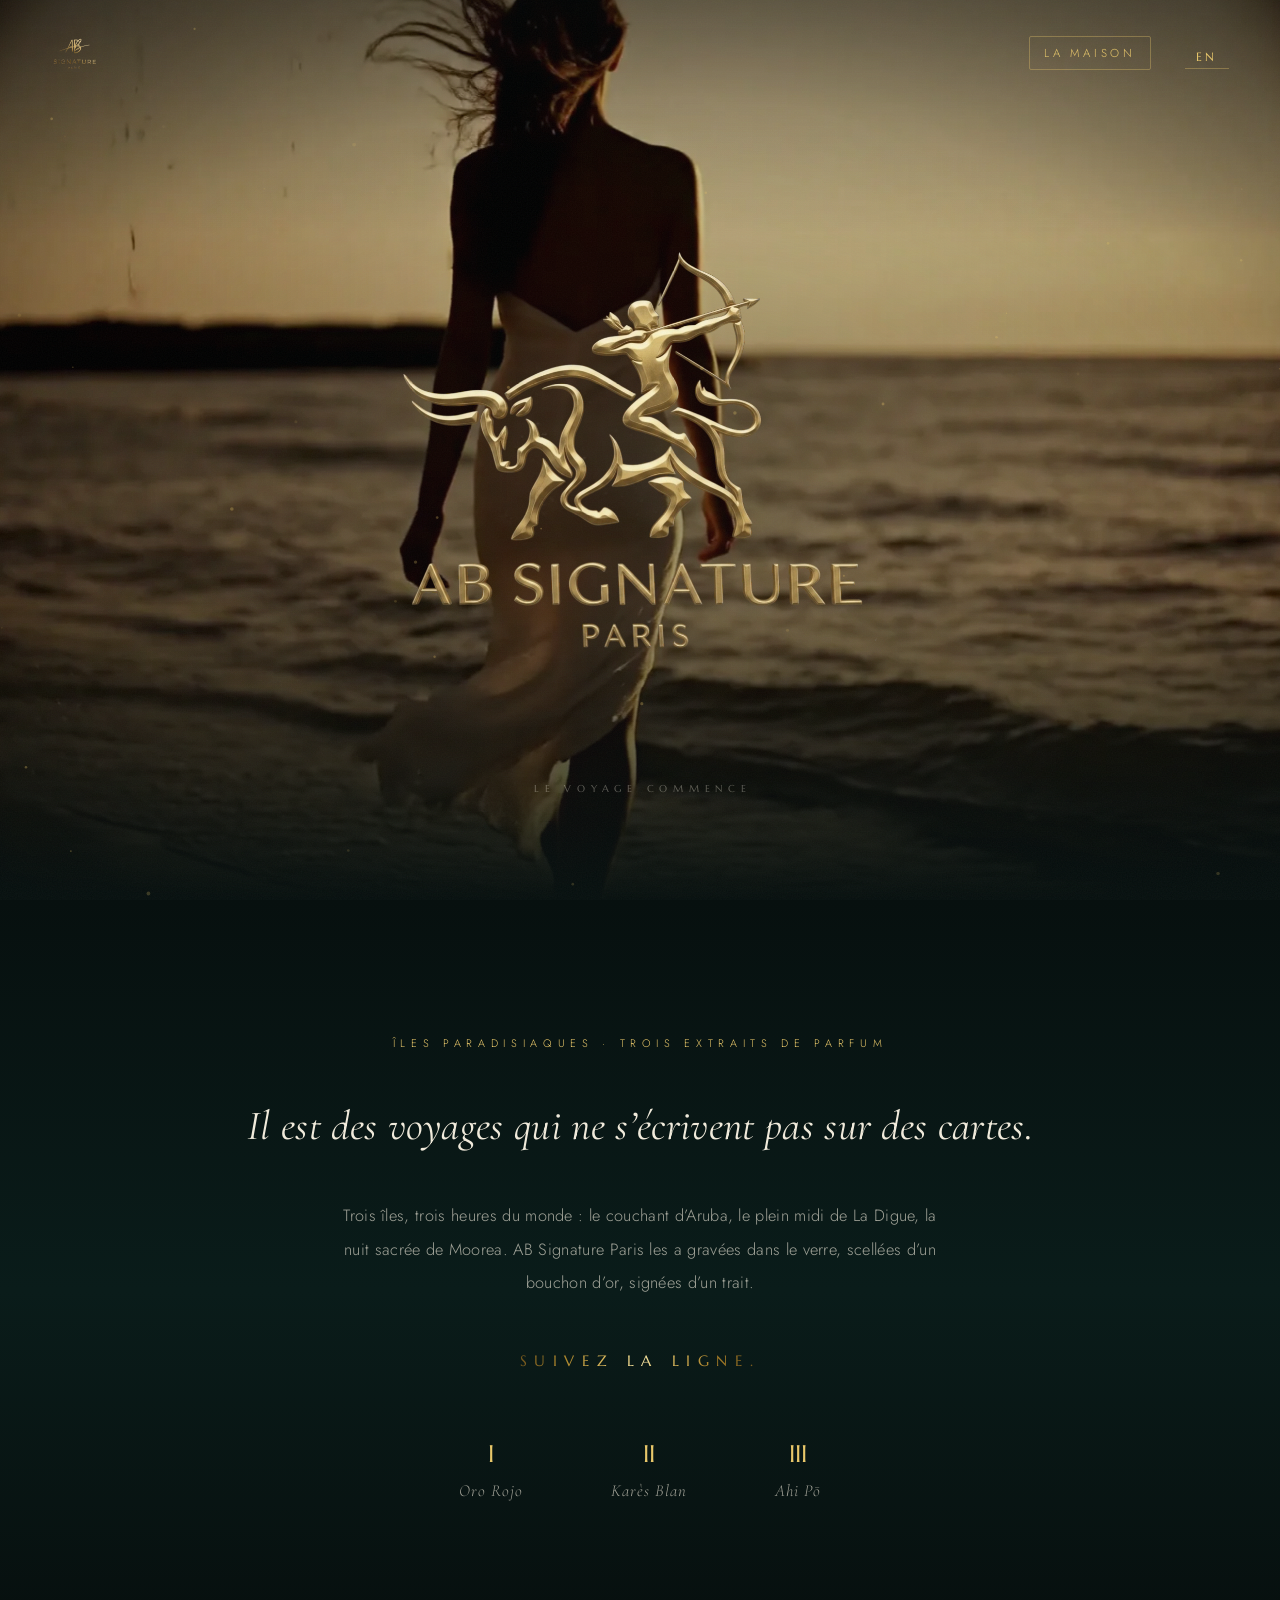
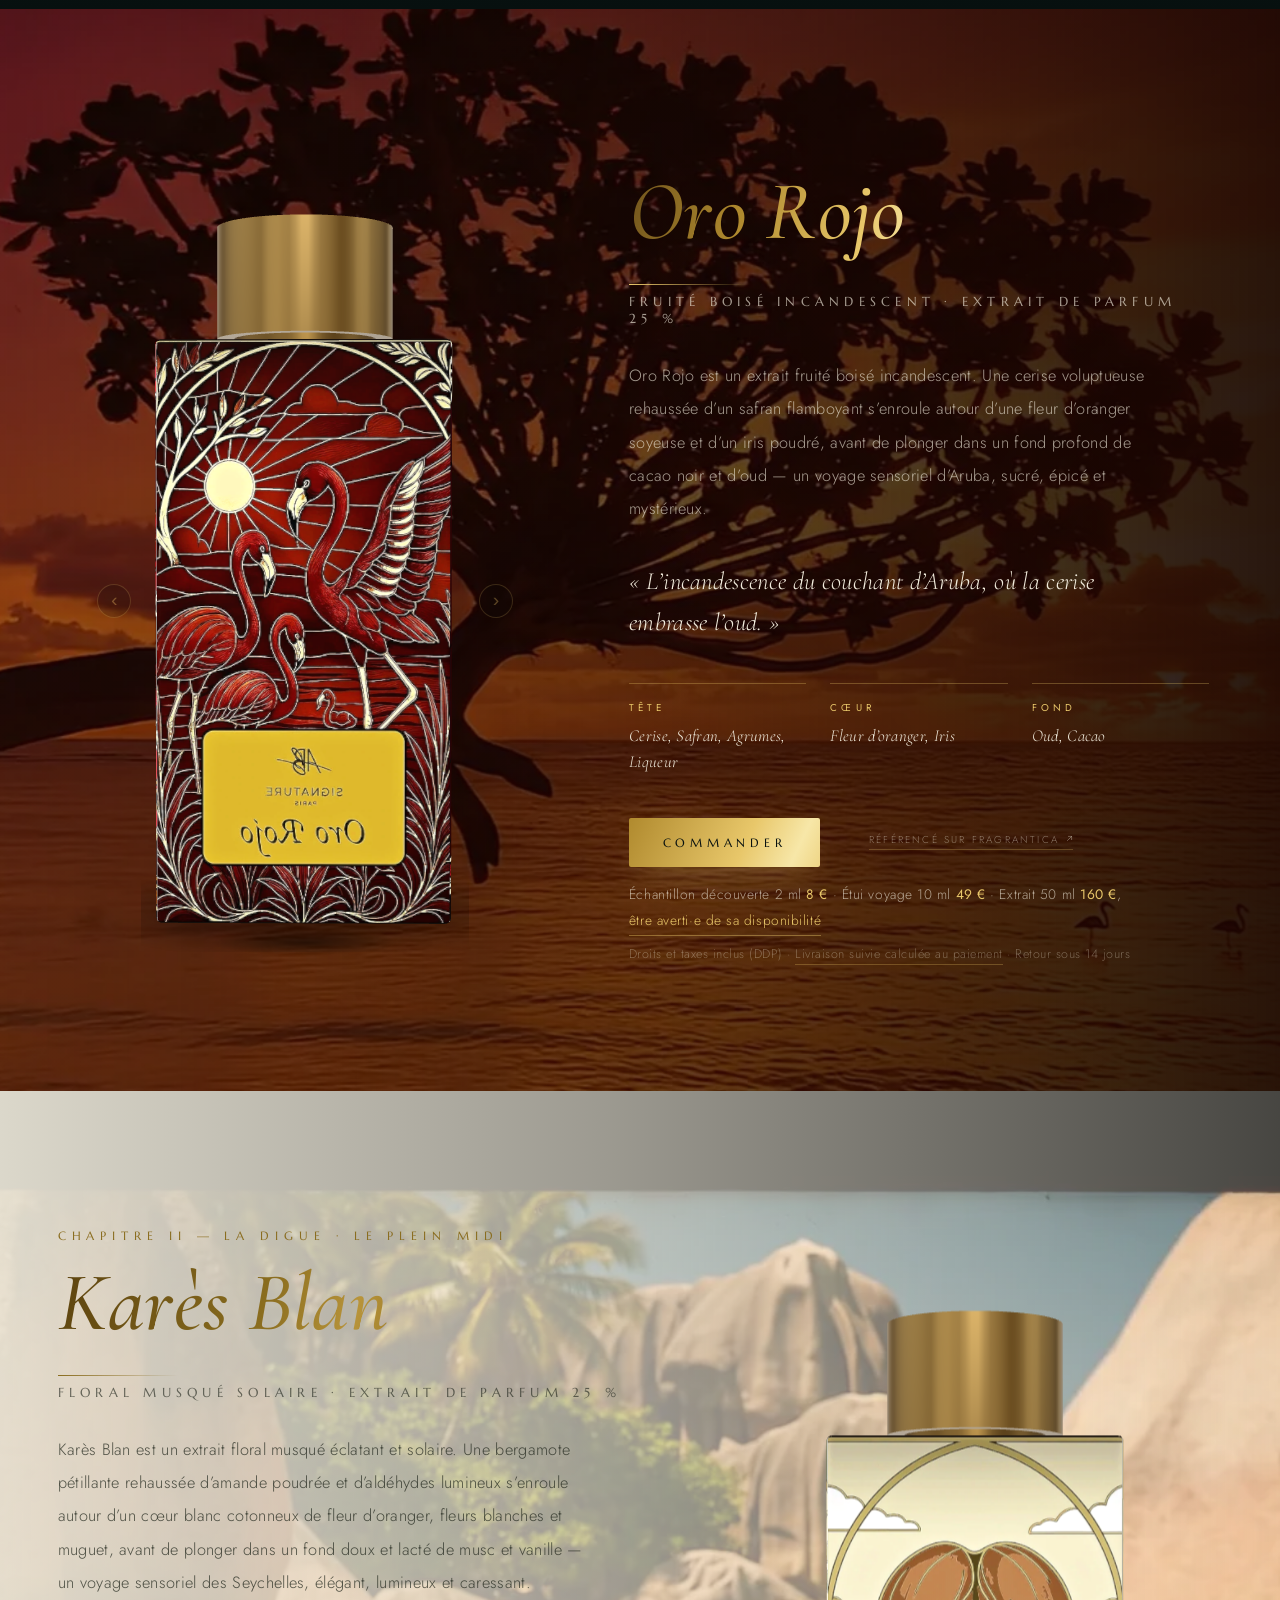
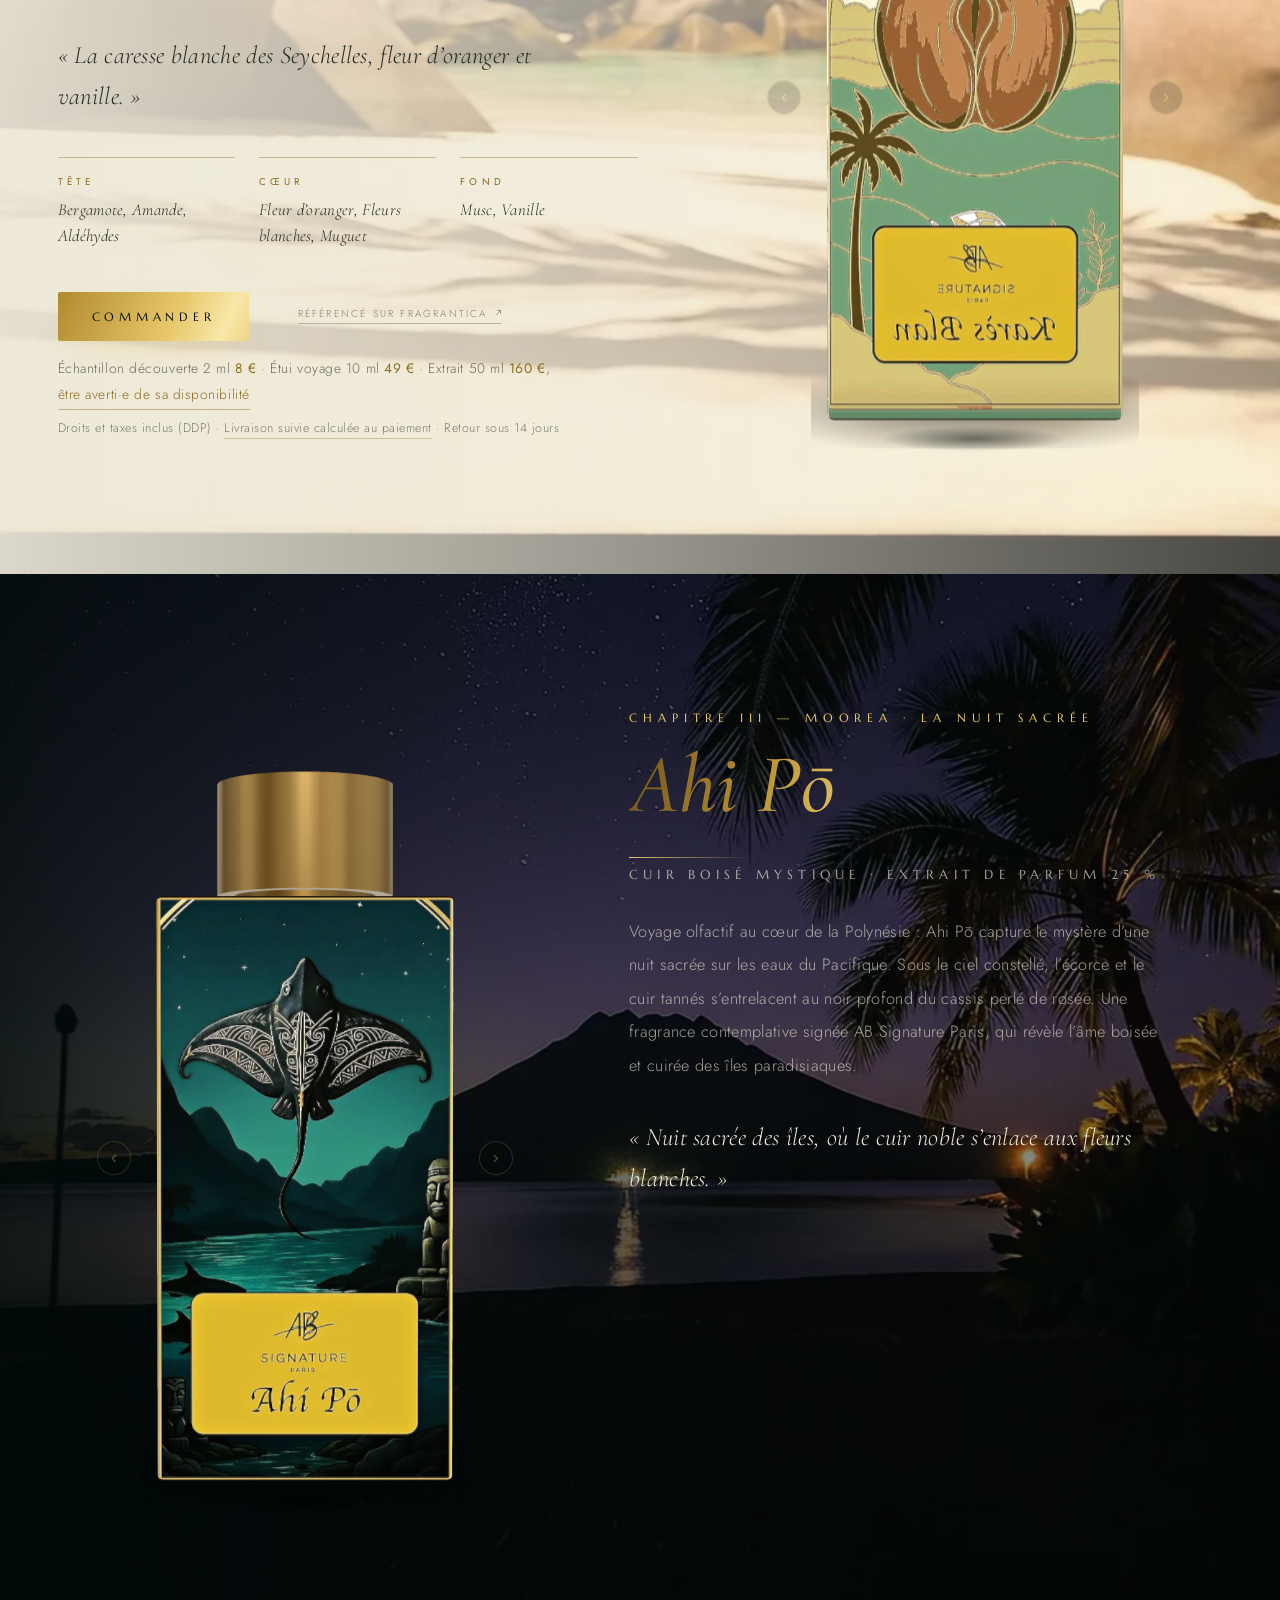
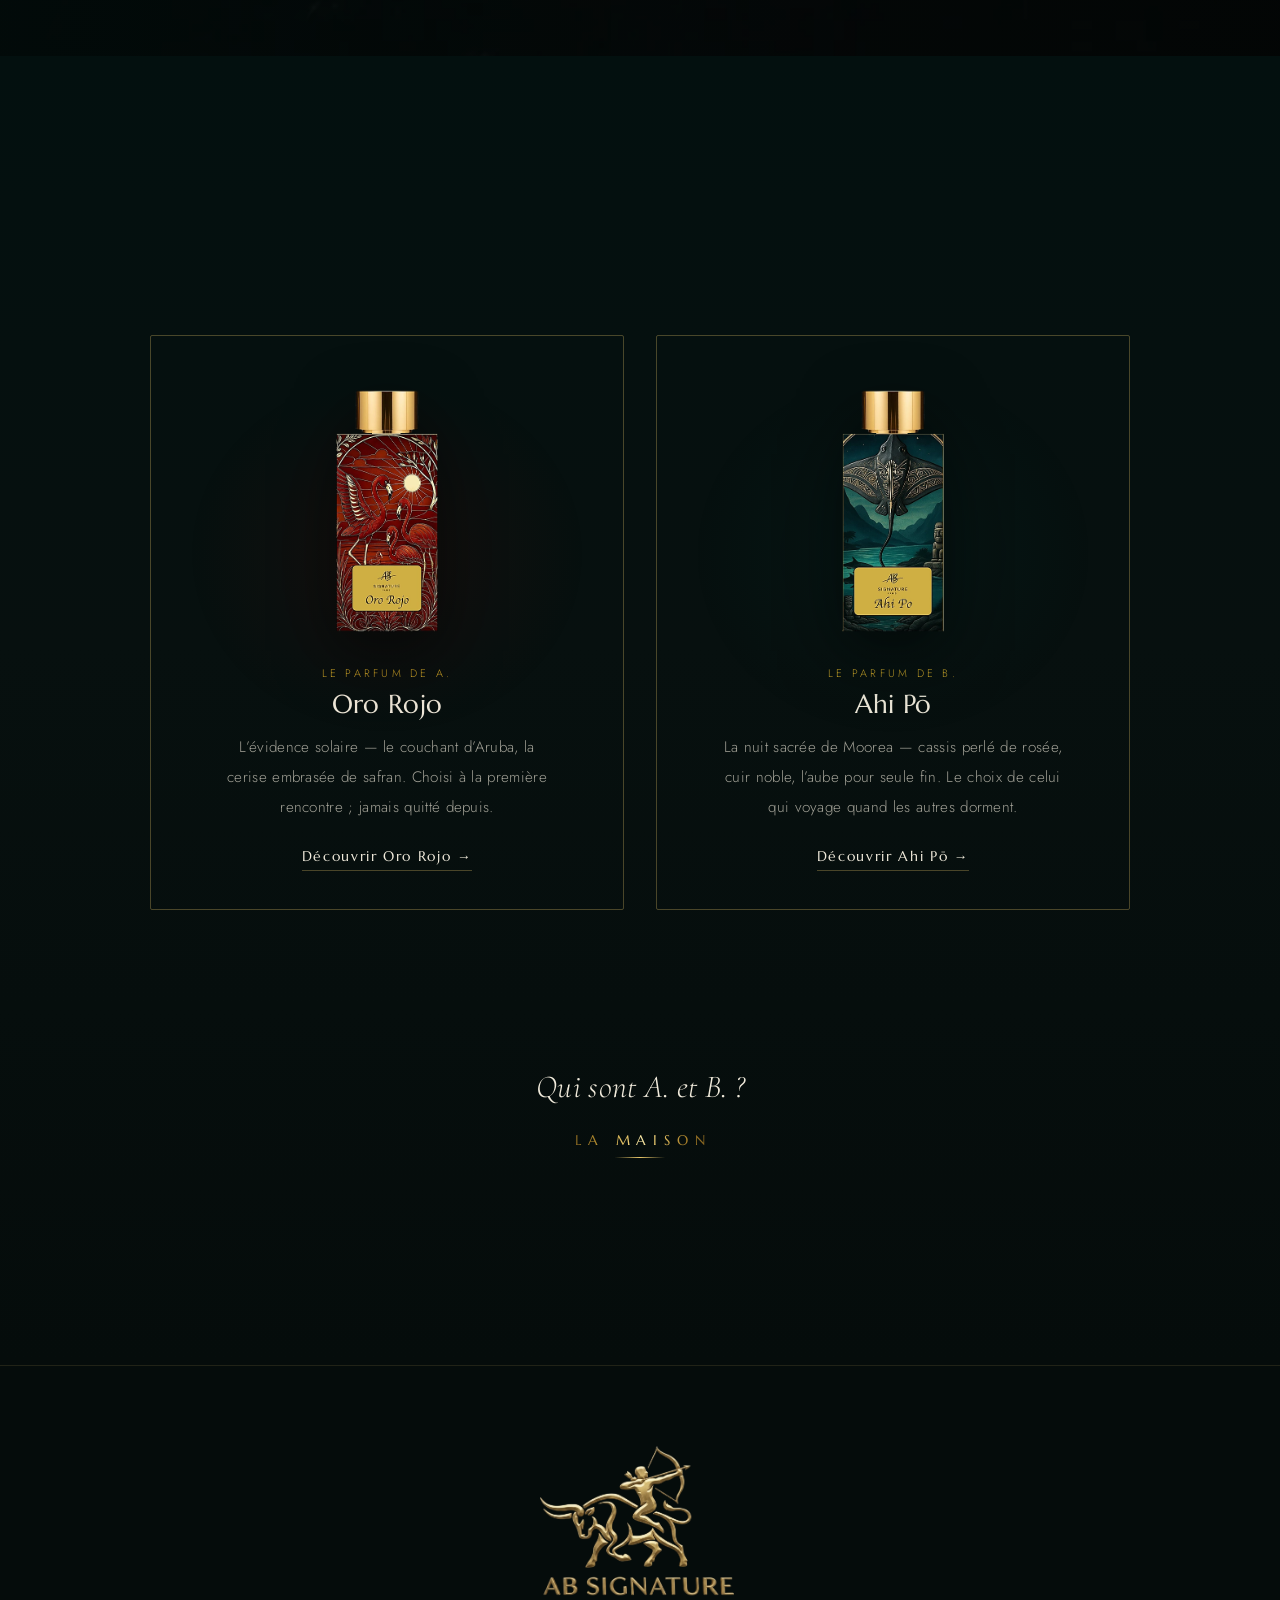
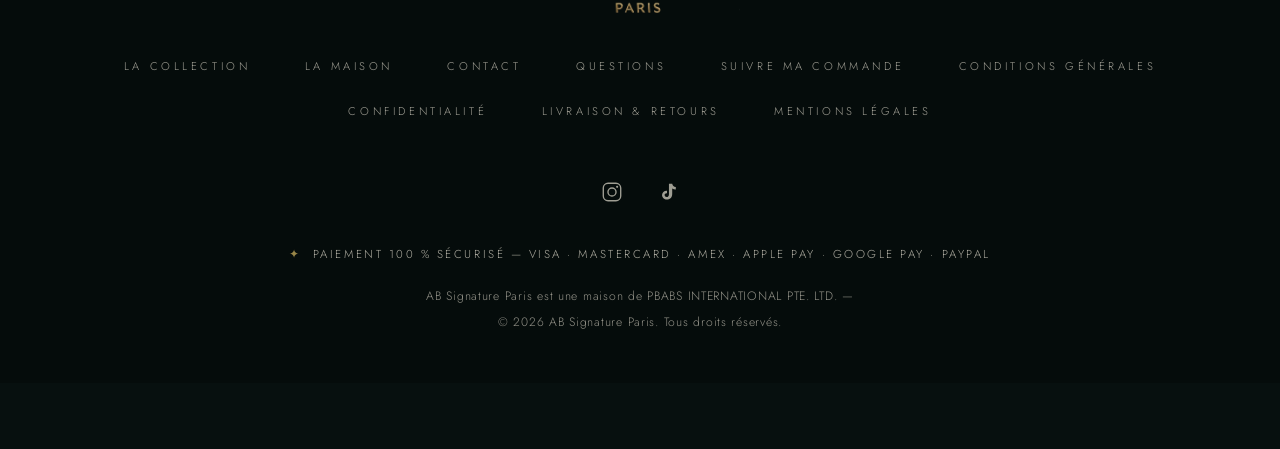
==== commit 4874441b: "Téléphone : barre de menu effacée pendant le défilement, réapparition à l'arrêt (280 ms), jamais mas" ====
--- a/index.html
+++ b/index.html
@@ -512,7 +512,9 @@
 .ch-kares .frg-link{color:rgba(26,23,19,.5);border-color:rgba(26,23,19,.25)}
 .ch-kares .frg-link:hover{color:#8a6d1f;border-color:#8a6d1f}
 /* Nav téléphone : libellés sur UNE ligne (constat 23/07 : « LA COLLECTION »/« LA MAISON » coupés en deux) */
-@media(max-width:780px){nav a{white-space:nowrap}nav a.bag{font-size:.82rem;padding:.6rem 1.05rem}}
+@media(max-width:780px){nav a{white-space:nowrap}nav a.bag{font-size:.82rem;padding:.6rem 1.05rem}
+nav{transition:background .6s,backdrop-filter .6s,padding .5s,transform .5s var(--ease),opacity .5s var(--ease)}
+nav.is-away{transform:translateY(-110%);opacity:0;pointer-events:none}}
 @media(max-width:520px){nav{padding-left:1rem;padding-right:1rem}nav ul{gap:.8rem}nav a{letter-spacing:.18em}nav .bag{padding:.5rem .7rem}}
 </style>
 <link rel="stylesheet" href="/assets/motion.css?v=20260721a">
@@ -939,6 +941,17 @@
 /* Nav */
 const nav = document.getElementById('nav');
 addEventListener('scroll', () => nav.classList.toggle('is-scrolled', scrollY > 60), {passive:true});
+/* Téléphone : la barre s'efface pendant le défilement et revient à l'arrêt (Benoit 23/07).
+   Jamais masquée près du haut de page. */
+if (matchMedia('(max-width:780px)').matches) {
+  let navTimer = null;
+  addEventListener('scroll', () => {
+    if (scrollY < 90) { nav.classList.remove('is-away'); clearTimeout(navTimer); return; }
+    nav.classList.add('is-away');
+    clearTimeout(navTimer);
+    navTimer = setTimeout(() => nav.classList.remove('is-away'), 280);
+  }, { passive: true });
+}
 /* Reveals — jamais imbriqués + filet de sécurité */
 const io = new IntersectionObserver(es => es.forEach(e => {
   if (e.isIntersecting){ e.target.classList.add('is-in'); io.unobserve(e.target); }
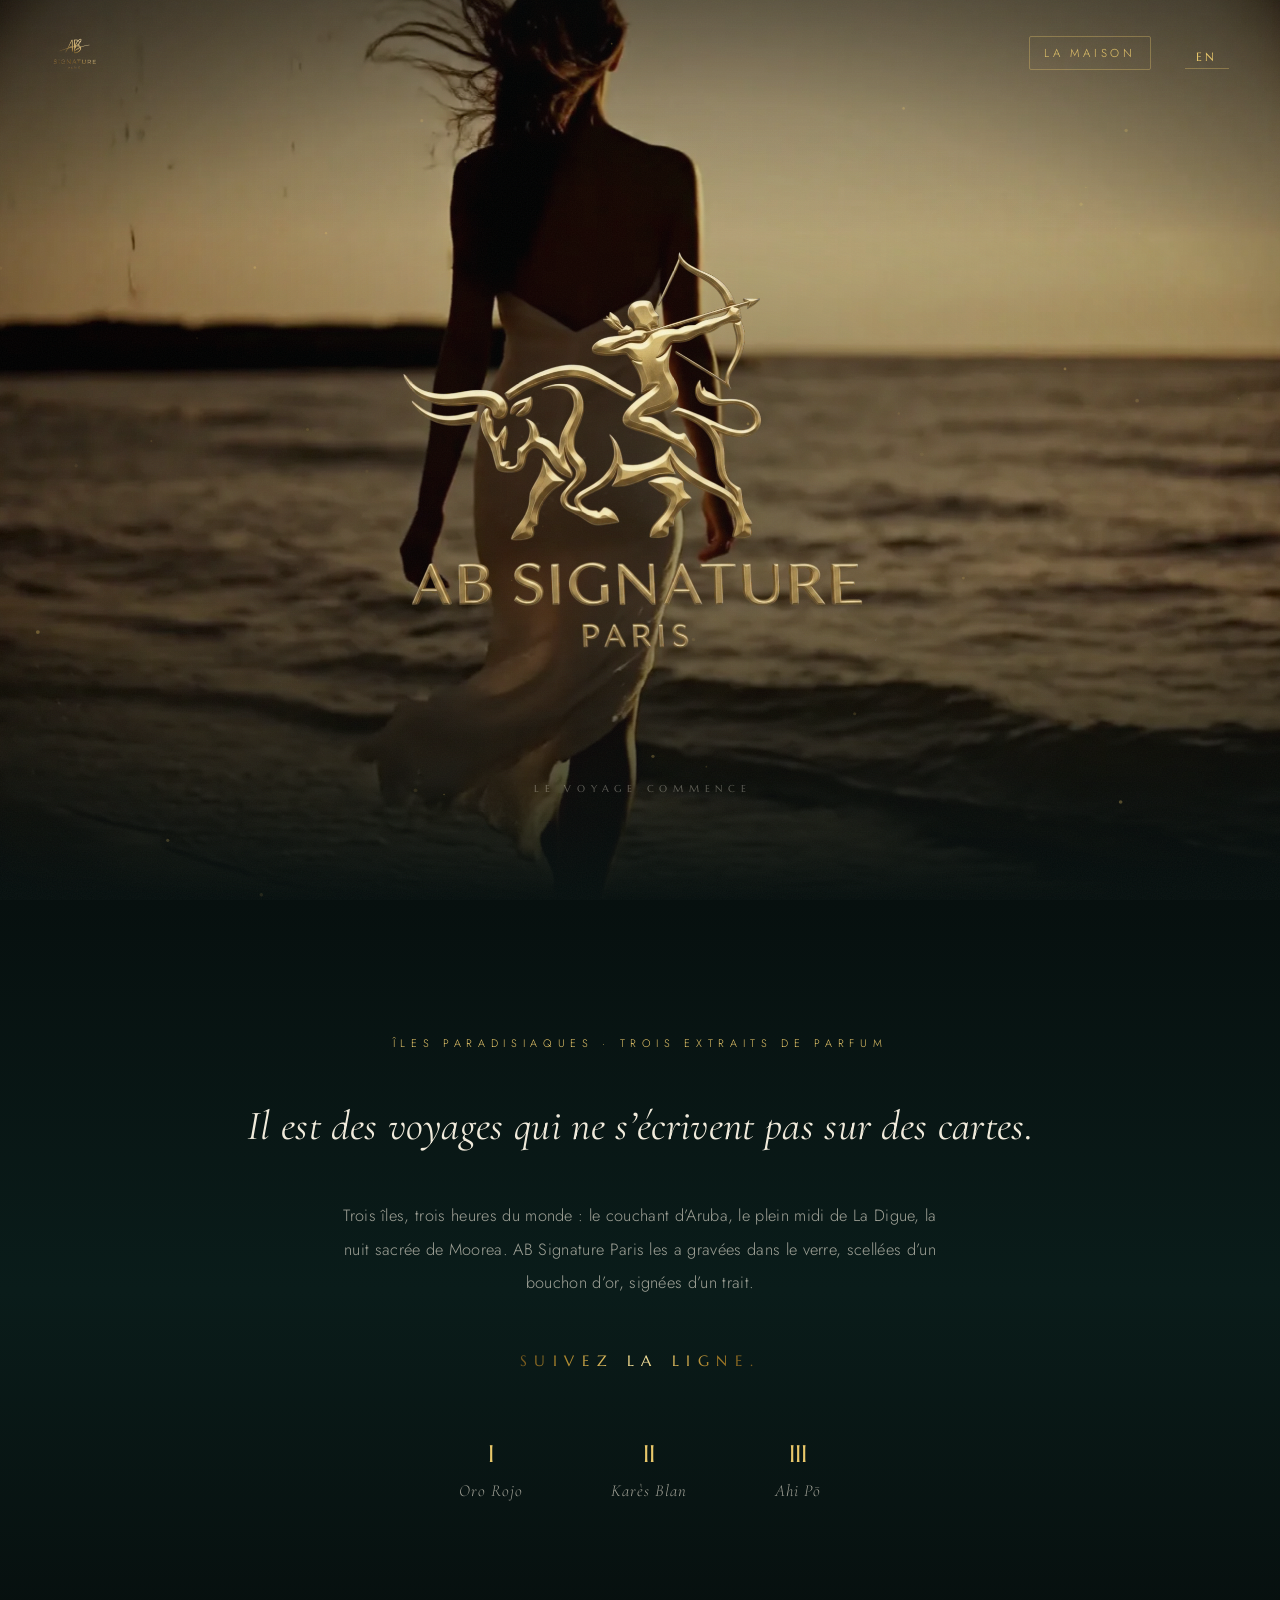
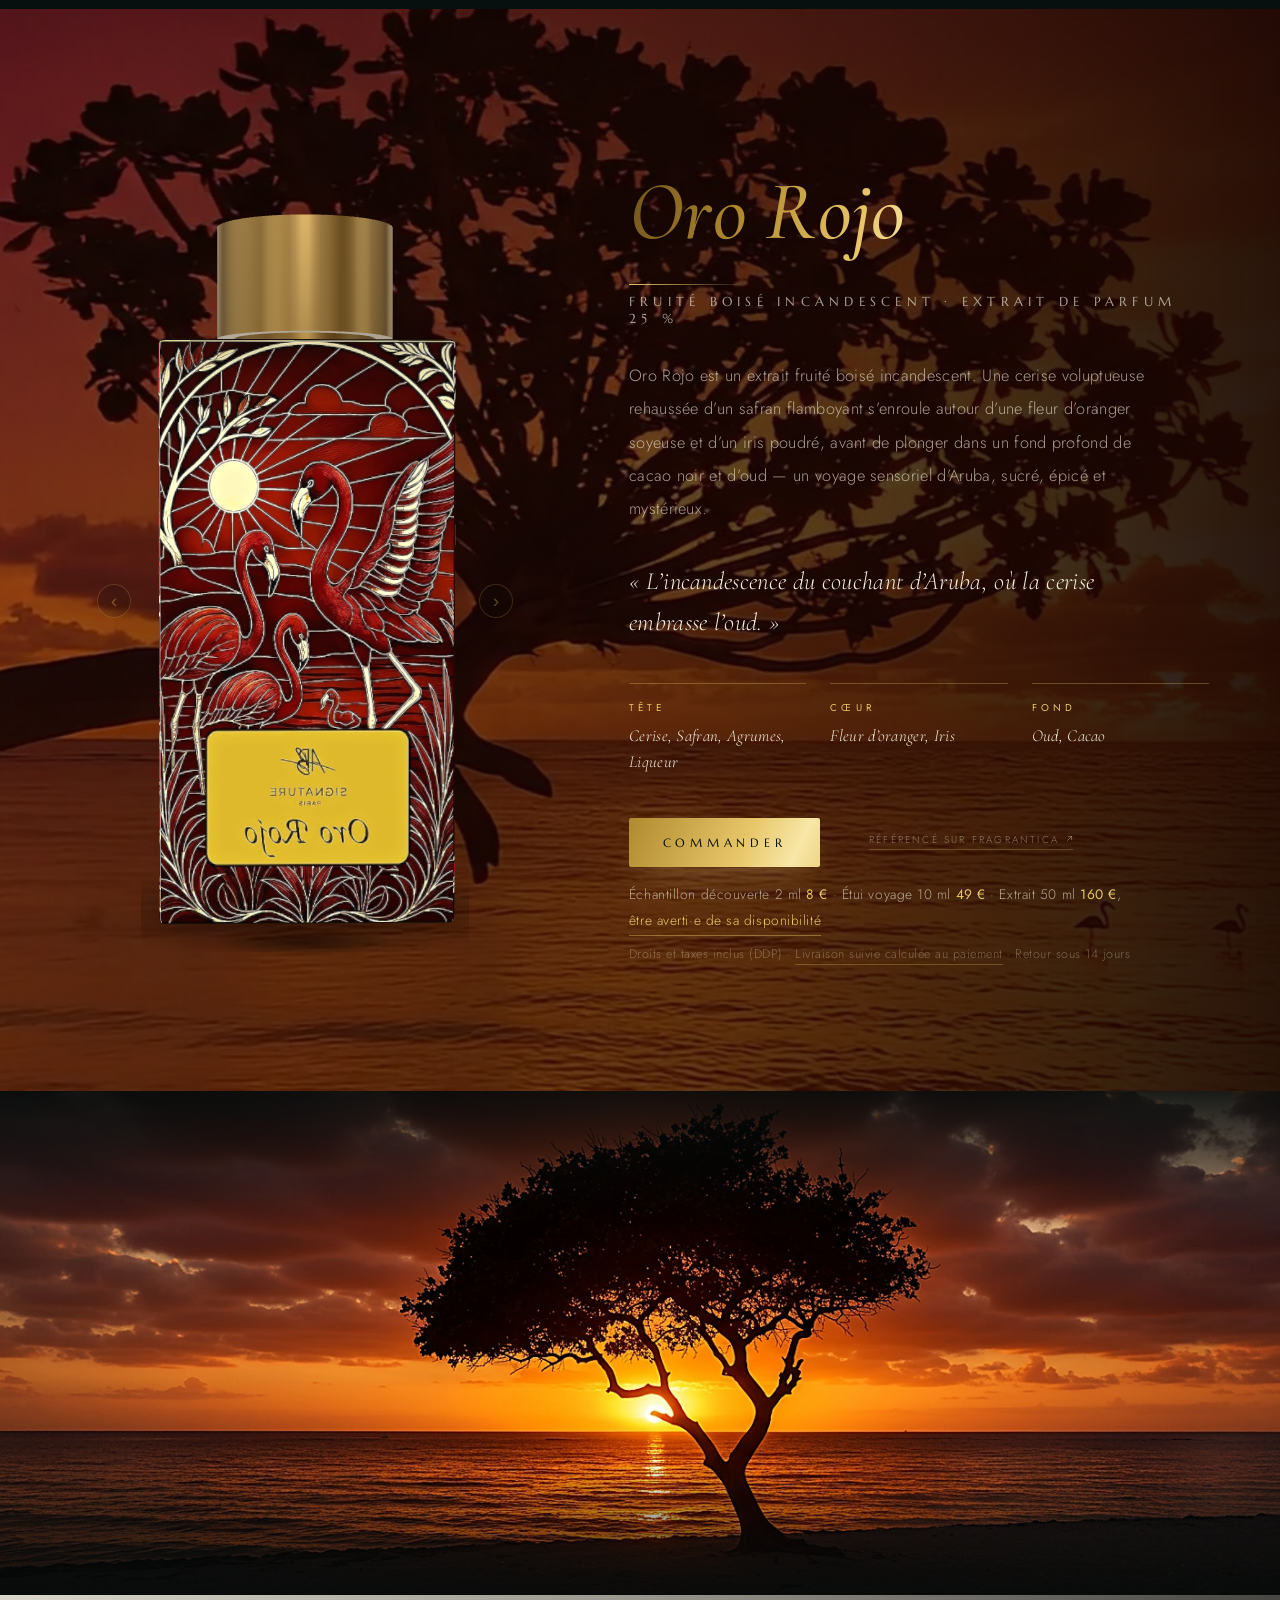
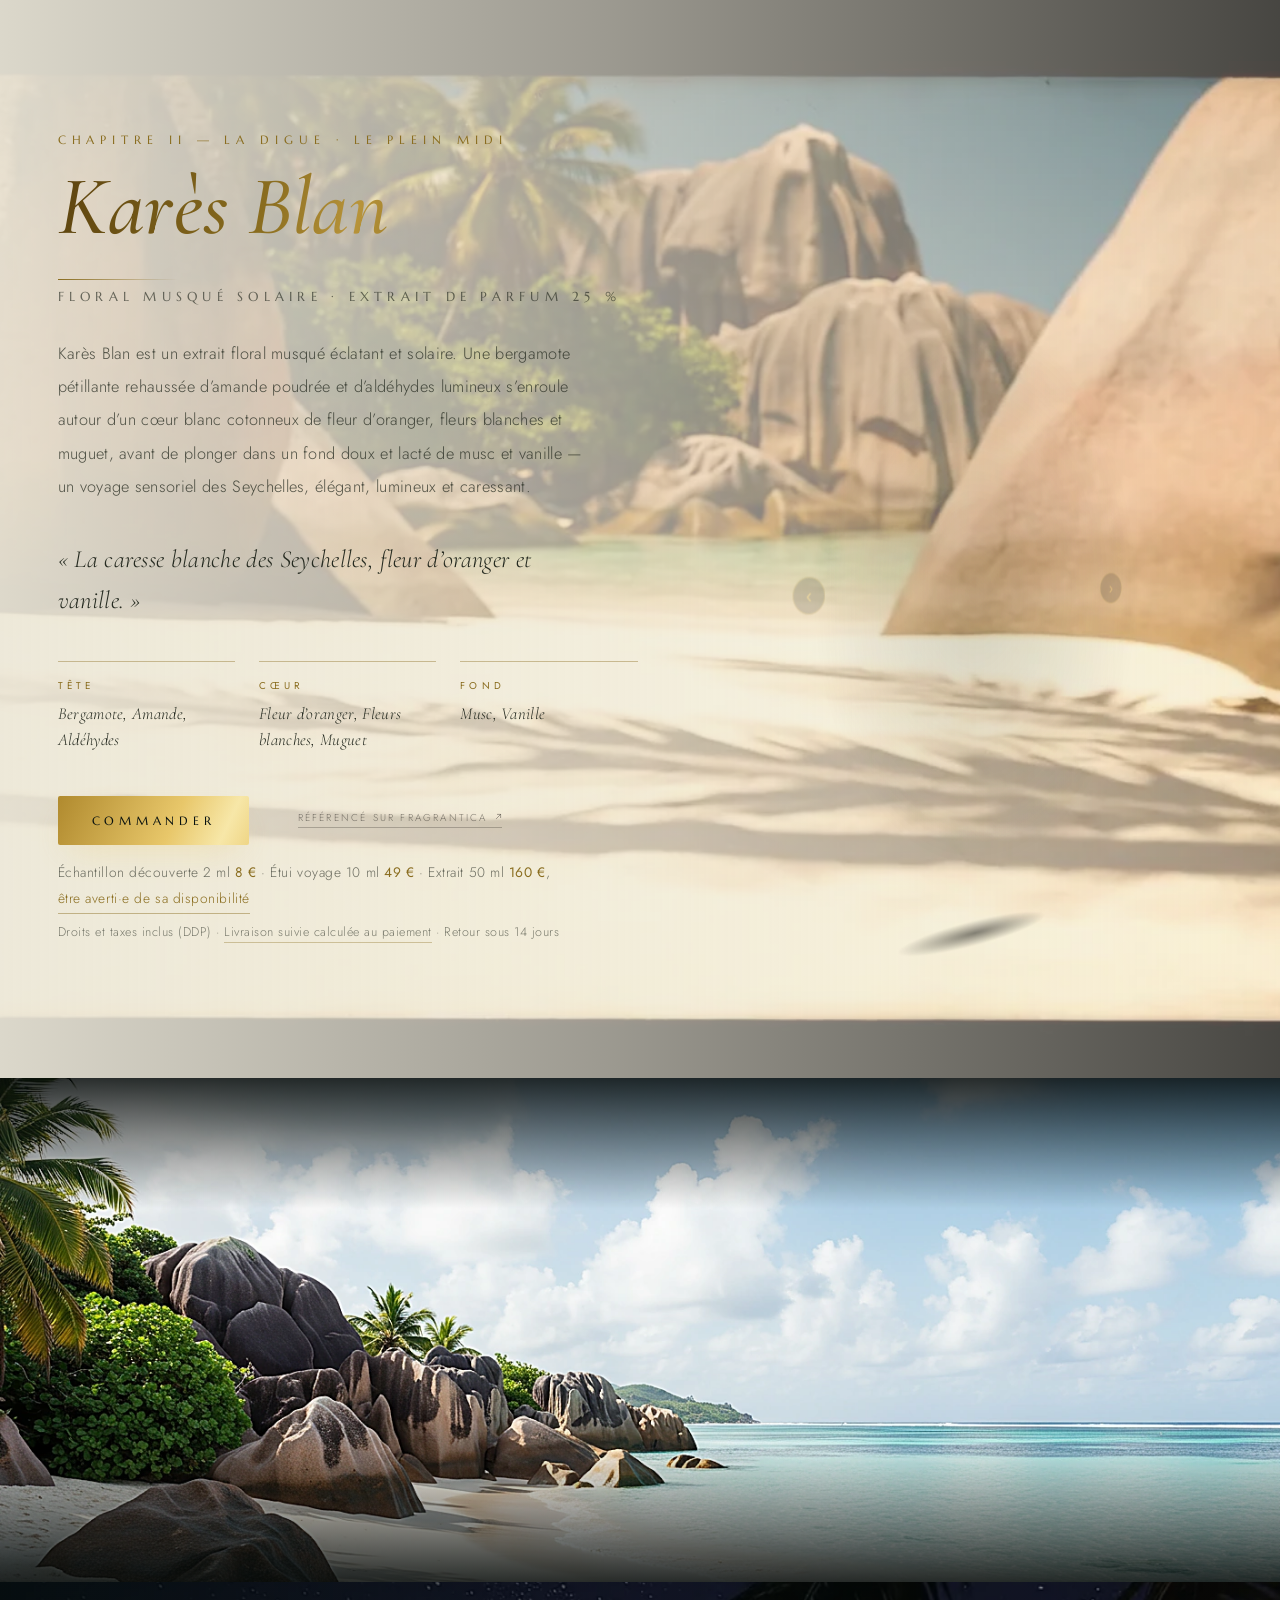
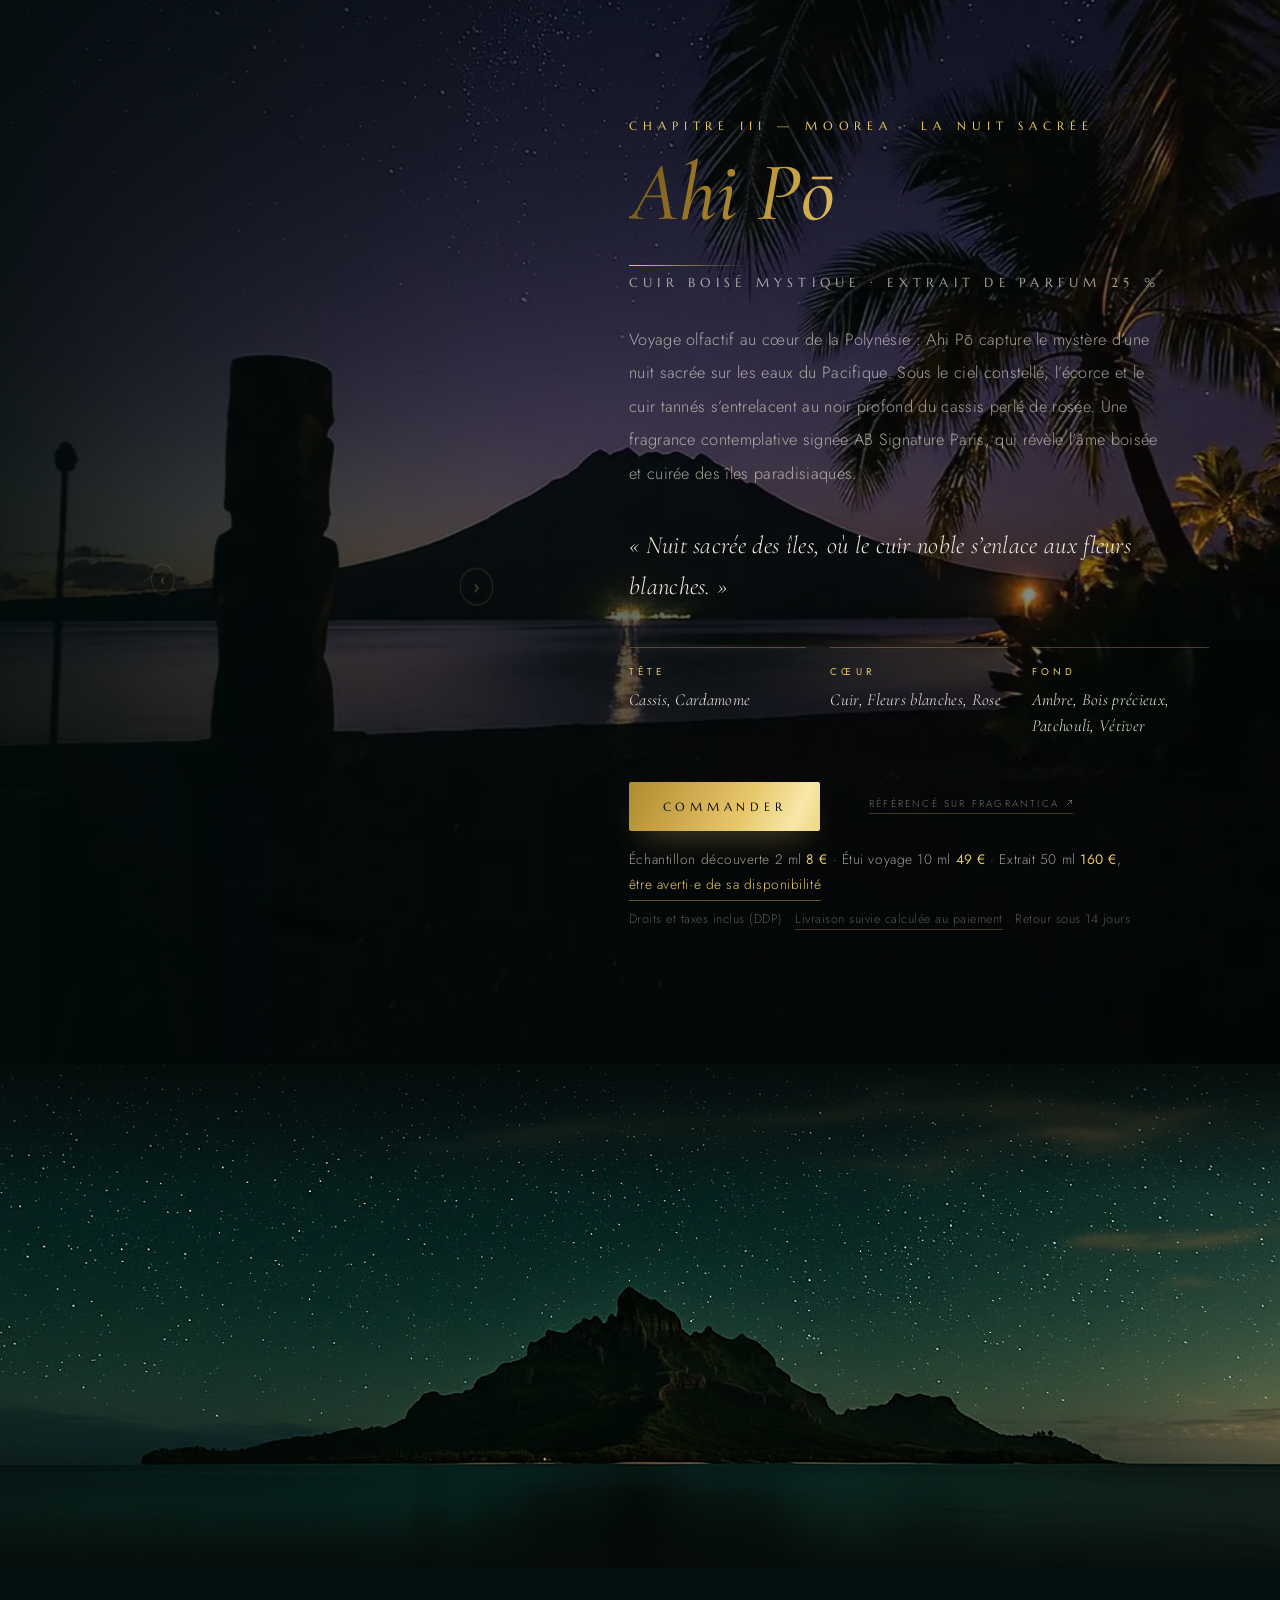
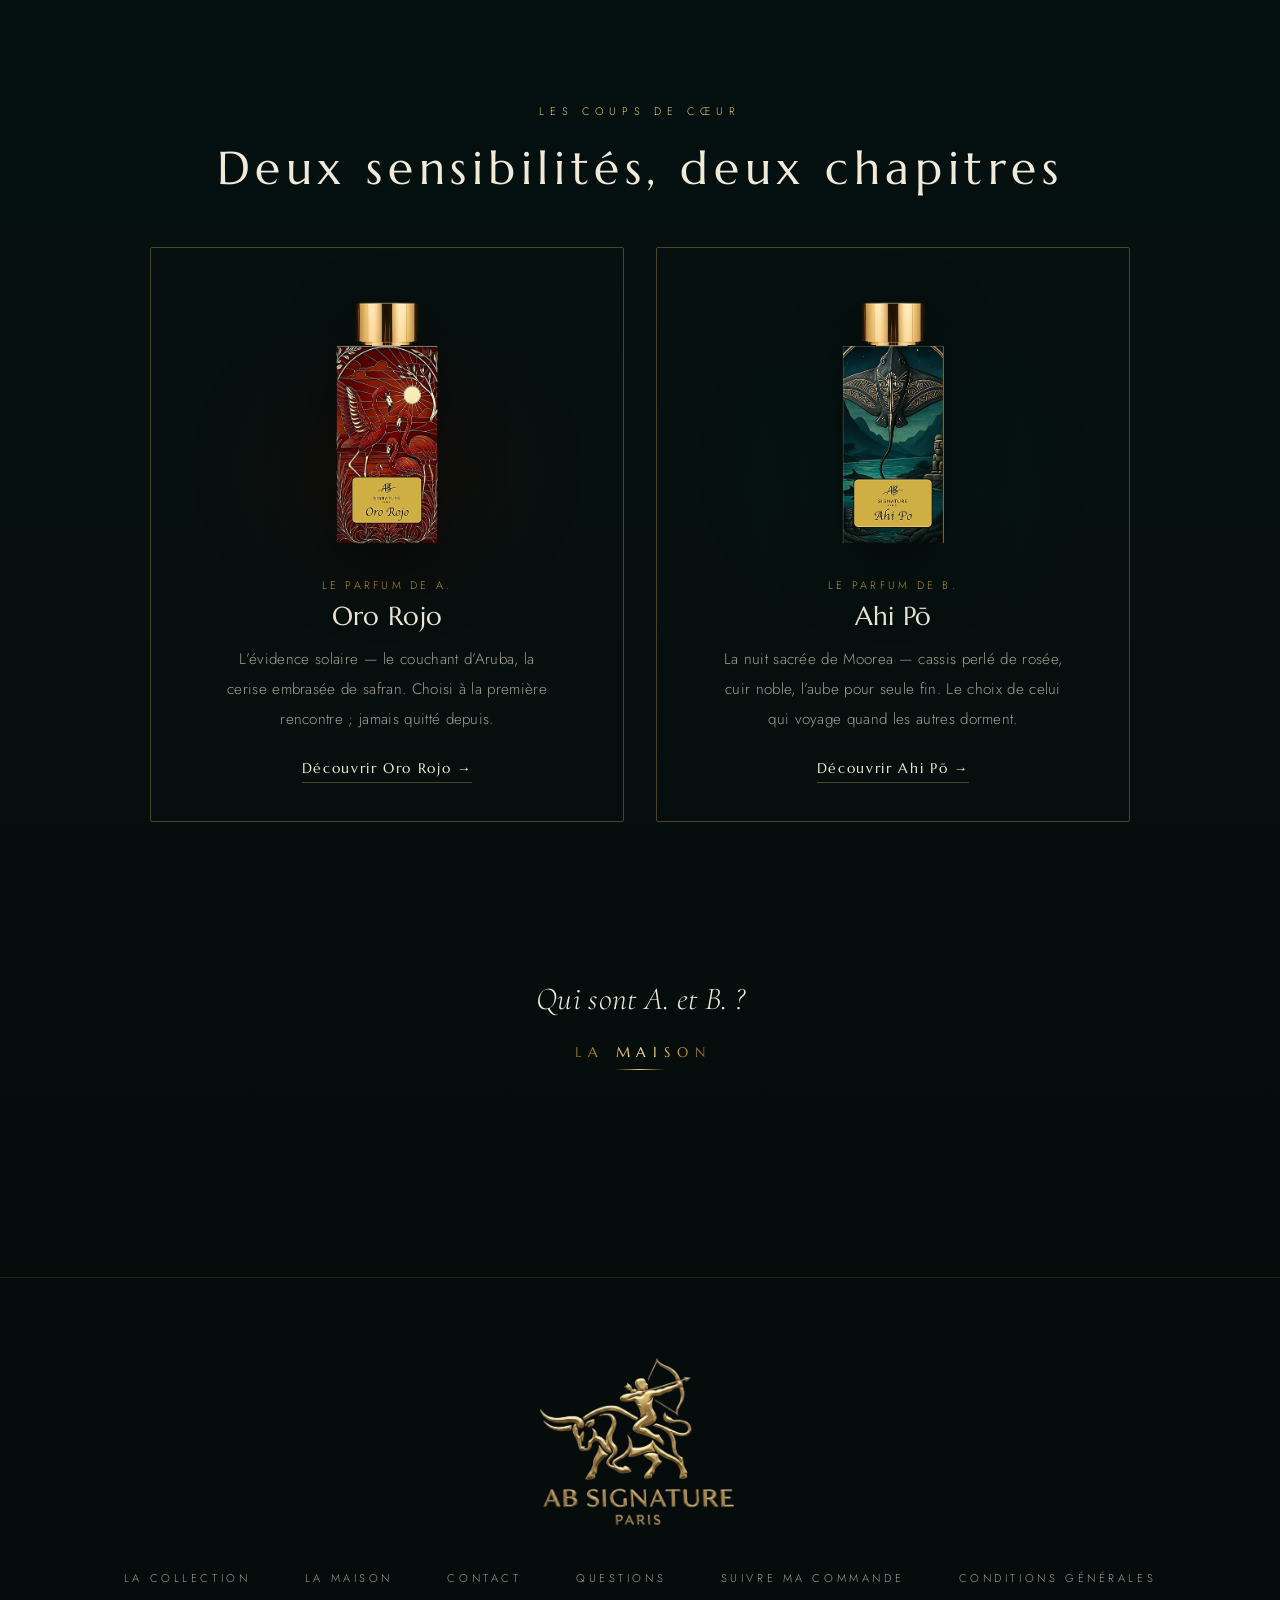
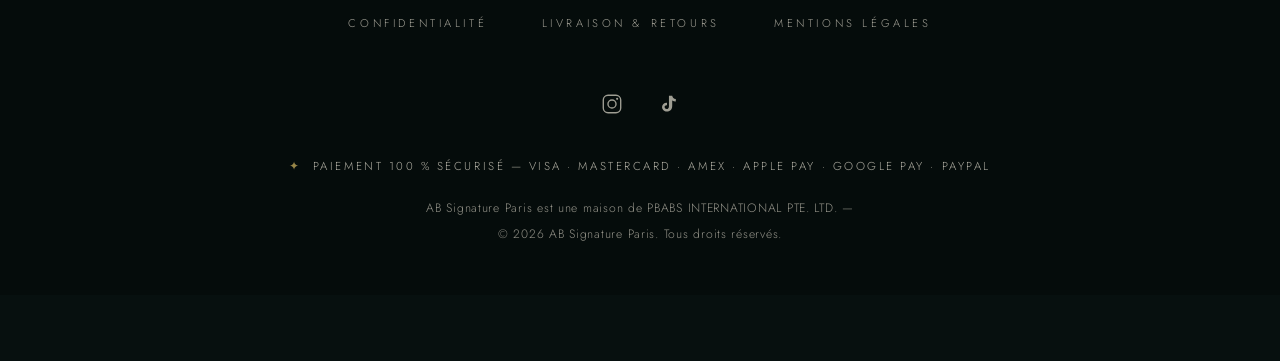
==== commit 6f929b98: "Respirations : les trois îles en pleine largeur entre les chapitres (photos muettes, voiles nuit hau" ====
--- a/index.html
+++ b/index.html
@@ -337,6 +337,17 @@
 .ch-ahi{background:var(--ahi)}
 .ch-ahi .veil{background:linear-gradient(90deg,rgba(2,11,10,.92) 0%,rgba(2,11,10,.6) 48%,rgba(2,11,10,.42) 100%)}
 
+/* ─── Respirations — l'île en pleine largeur entre les chapitres (photos muettes) ─── */
+.resp{position:relative;height:min(56vh,520px);overflow:hidden}
+.resp img{width:100%;height:100%;object-fit:cover;display:block;
+  transform:scale(1.06);transition:transform 2.8s var(--ease)}
+.resp.is-in img{transform:scale(1)}
+.resp::before,.resp::after{content:'';position:absolute;left:0;right:0;height:26%;z-index:2;pointer-events:none}
+.resp::before{top:0;background:linear-gradient(180deg,rgba(5,10,9,.85),transparent)}
+.resp::after{bottom:0;background:linear-gradient(0deg,rgba(5,10,9,.85),transparent)}
+@media(max-width:700px){.resp{height:44vh}}
+
+
 /* ─── Maison ─── */
 .maison{padding:clamp(7rem,15vh,12rem) 0;
   background:radial-gradient(95% 75% at 50% 0%,var(--night-2) 0%,var(--night) 72%)}
@@ -648,6 +659,10 @@
   </div>
 </section>
 
+<figure class="resp rv" aria-hidden="false">
+  <img src="/assets/resp_oro.webp" alt="Le couchant d&rsquo;Aruba &mdash; respiration" loading="lazy" decoding="async">
+</figure>
+
 <!-- CHAPITRE II — KARÈS BLAN (lumière) -->
 <section class="chapter ch-kares" id="kares">
   <video class="bgv" muted loop playsinline preload="none" poster="videos/kares_poster.webp"
@@ -690,6 +705,10 @@
   </div>
 </section>
 
+<figure class="resp rv" aria-hidden="false">
+  <img src="/assets/resp_kares.webp" alt="Le plein midi de La Digue &mdash; respiration" loading="lazy" decoding="async">
+</figure>
+
 <!-- CHAPITRE III — AHI PŌ -->
 <section class="chapter ch-ahi" id="ahi">
   <video class="bgv" muted loop playsinline preload="none" poster="videos/ahi_poster.webp"
@@ -773,6 +792,10 @@
 
 @media (max-width:860px){#coups-de-coeur .cc-grid{grid-template-columns:1fr}#coups-de-coeur .cc-card img{height:210px}}
 </style>
+<figure class="resp rv" aria-hidden="false">
+  <img src="/assets/resp_ahi.webp" alt="La nuit sacr&eacute;e de Moorea &mdash; respiration" loading="lazy" decoding="async">
+</figure>
+
 <section class="maison" id="coups-de-coeur">
   <div style="max-width:980px;margin:0 auto 3rem;text-align:center">
     <div class="eyebrow rv">Les coups de c&oelig;ur</div>
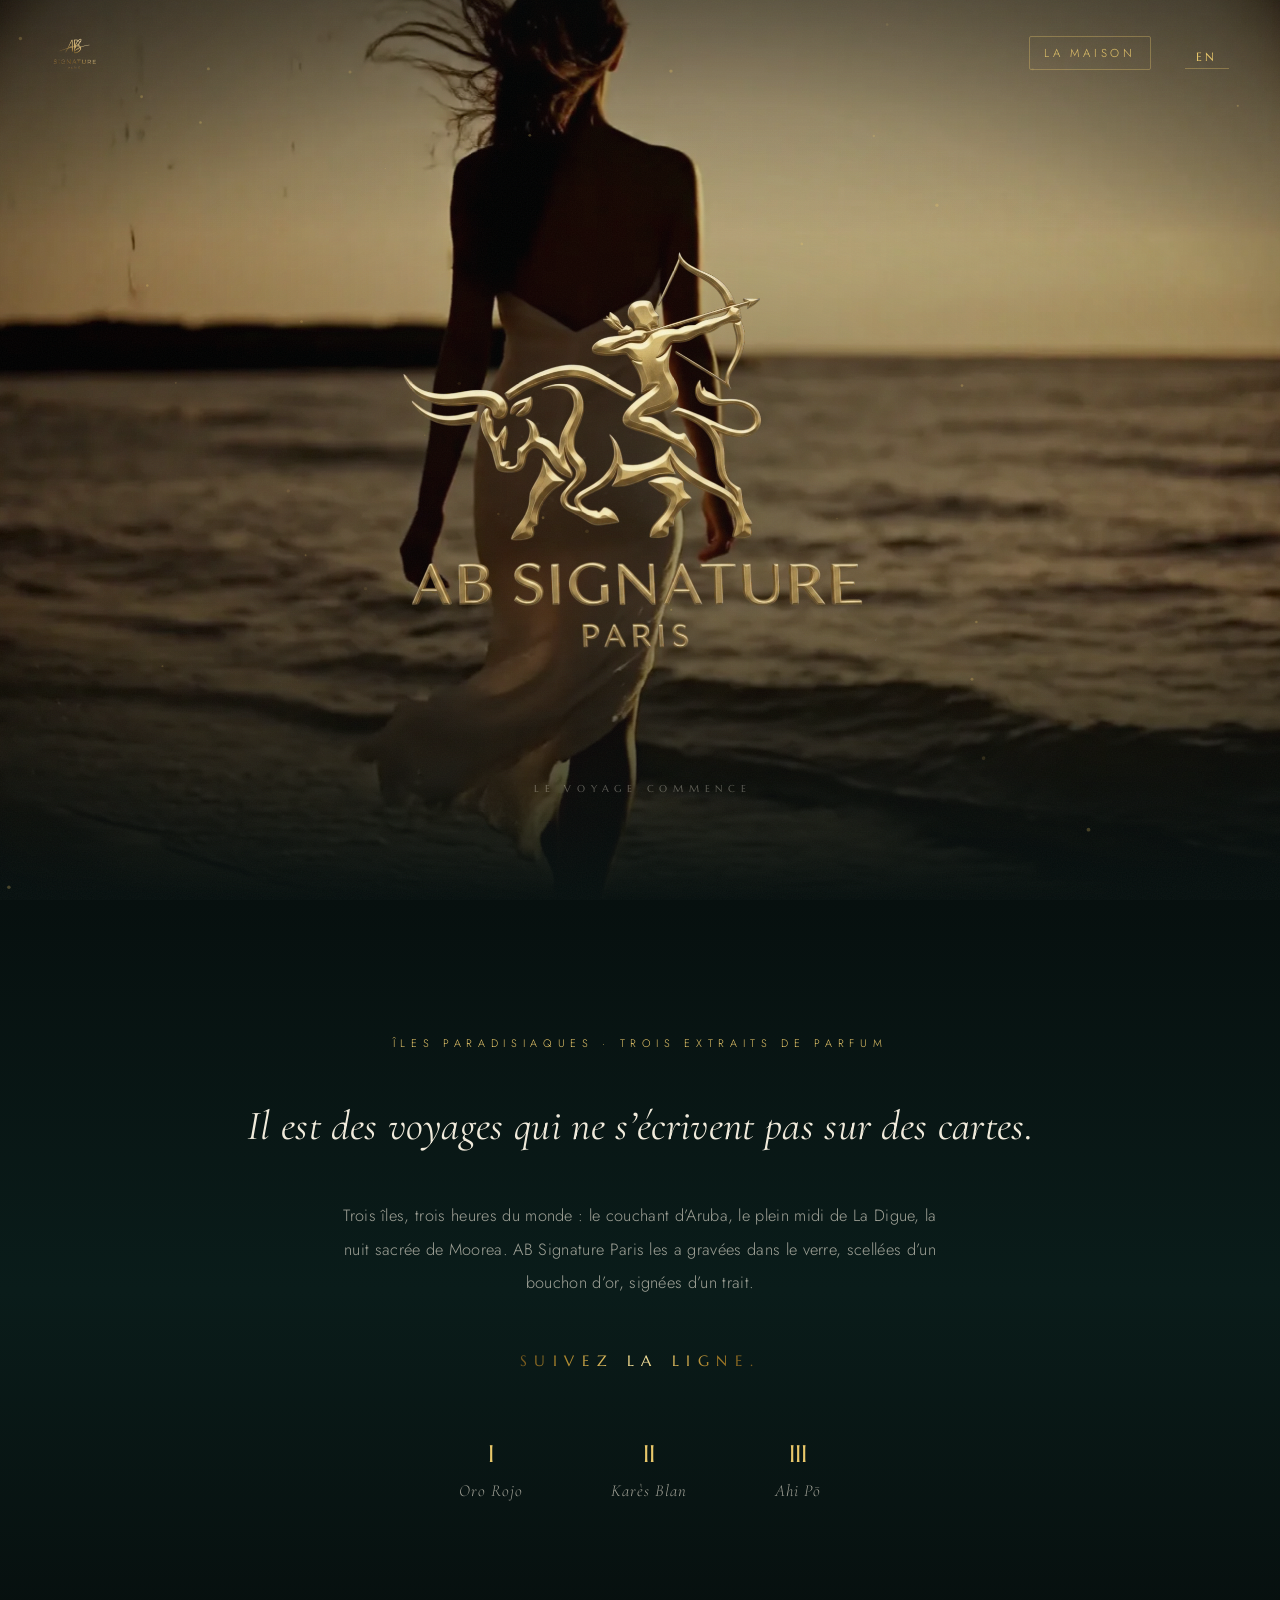
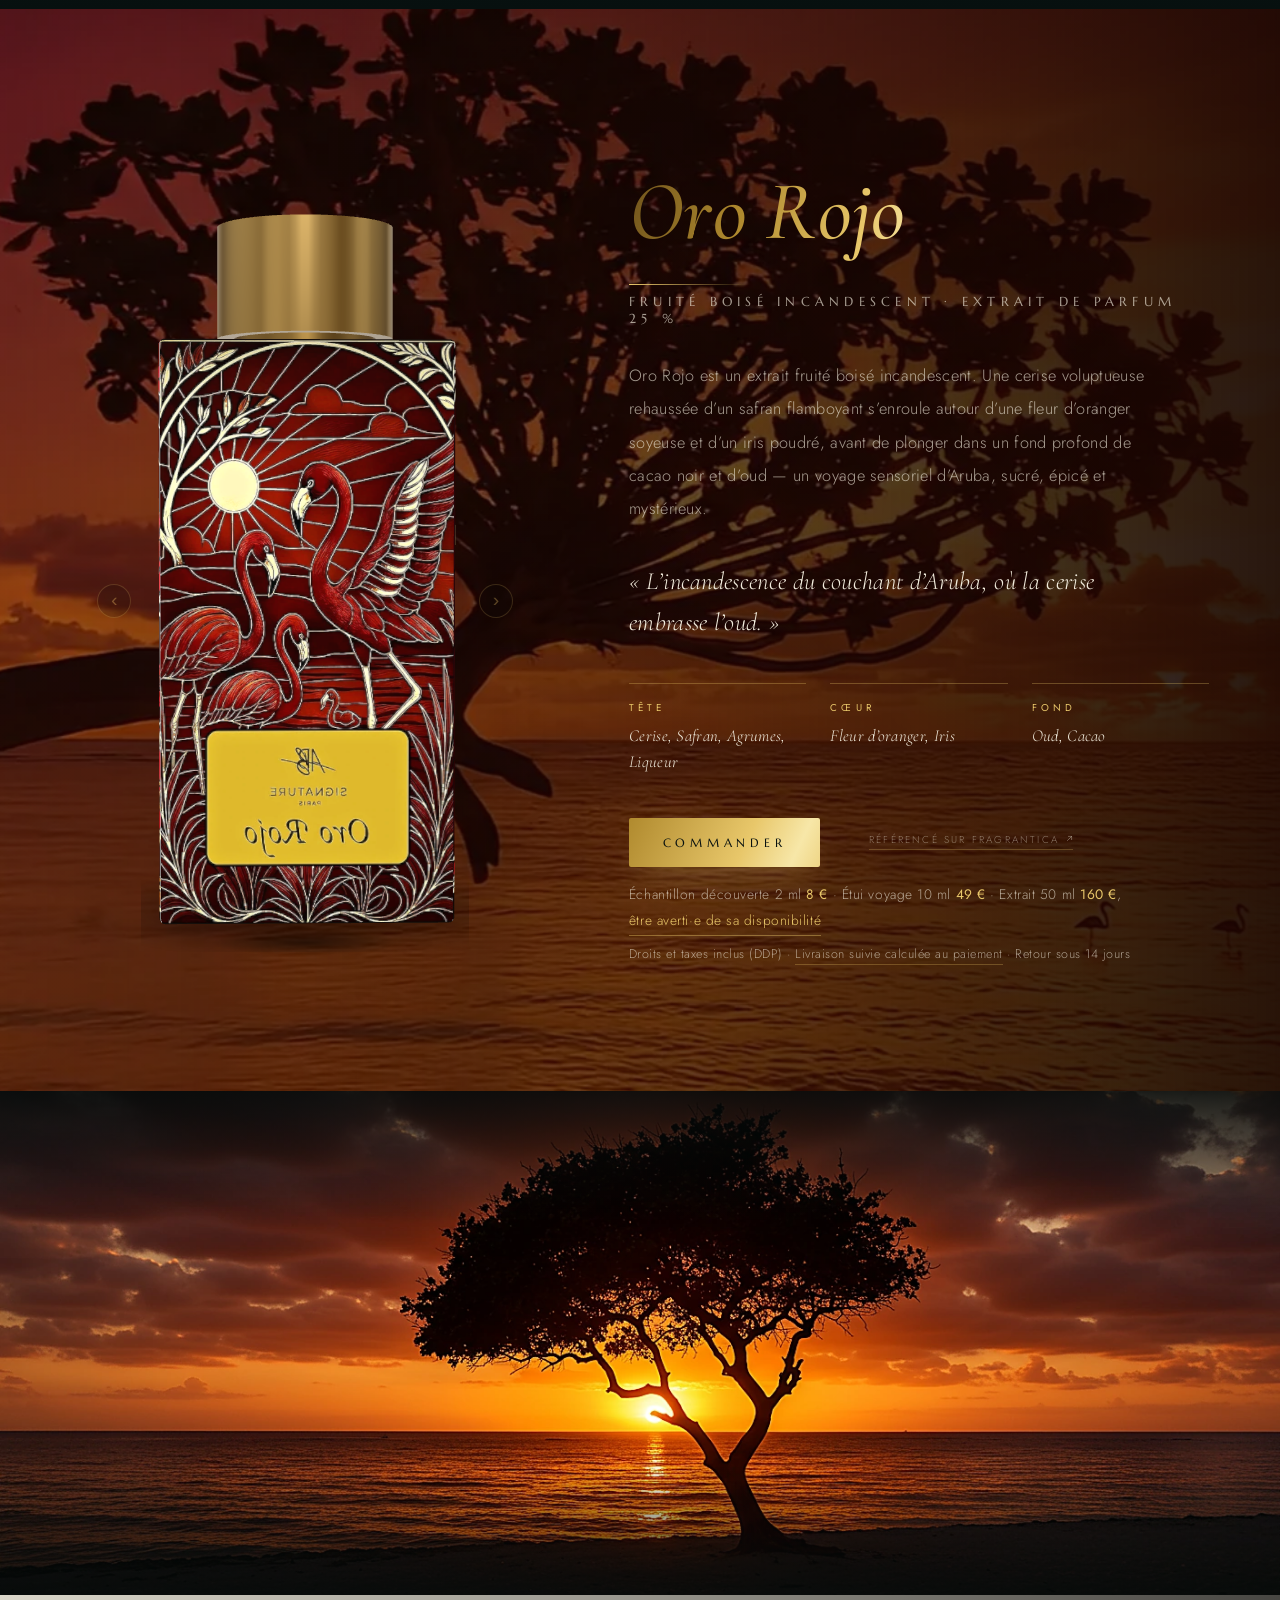
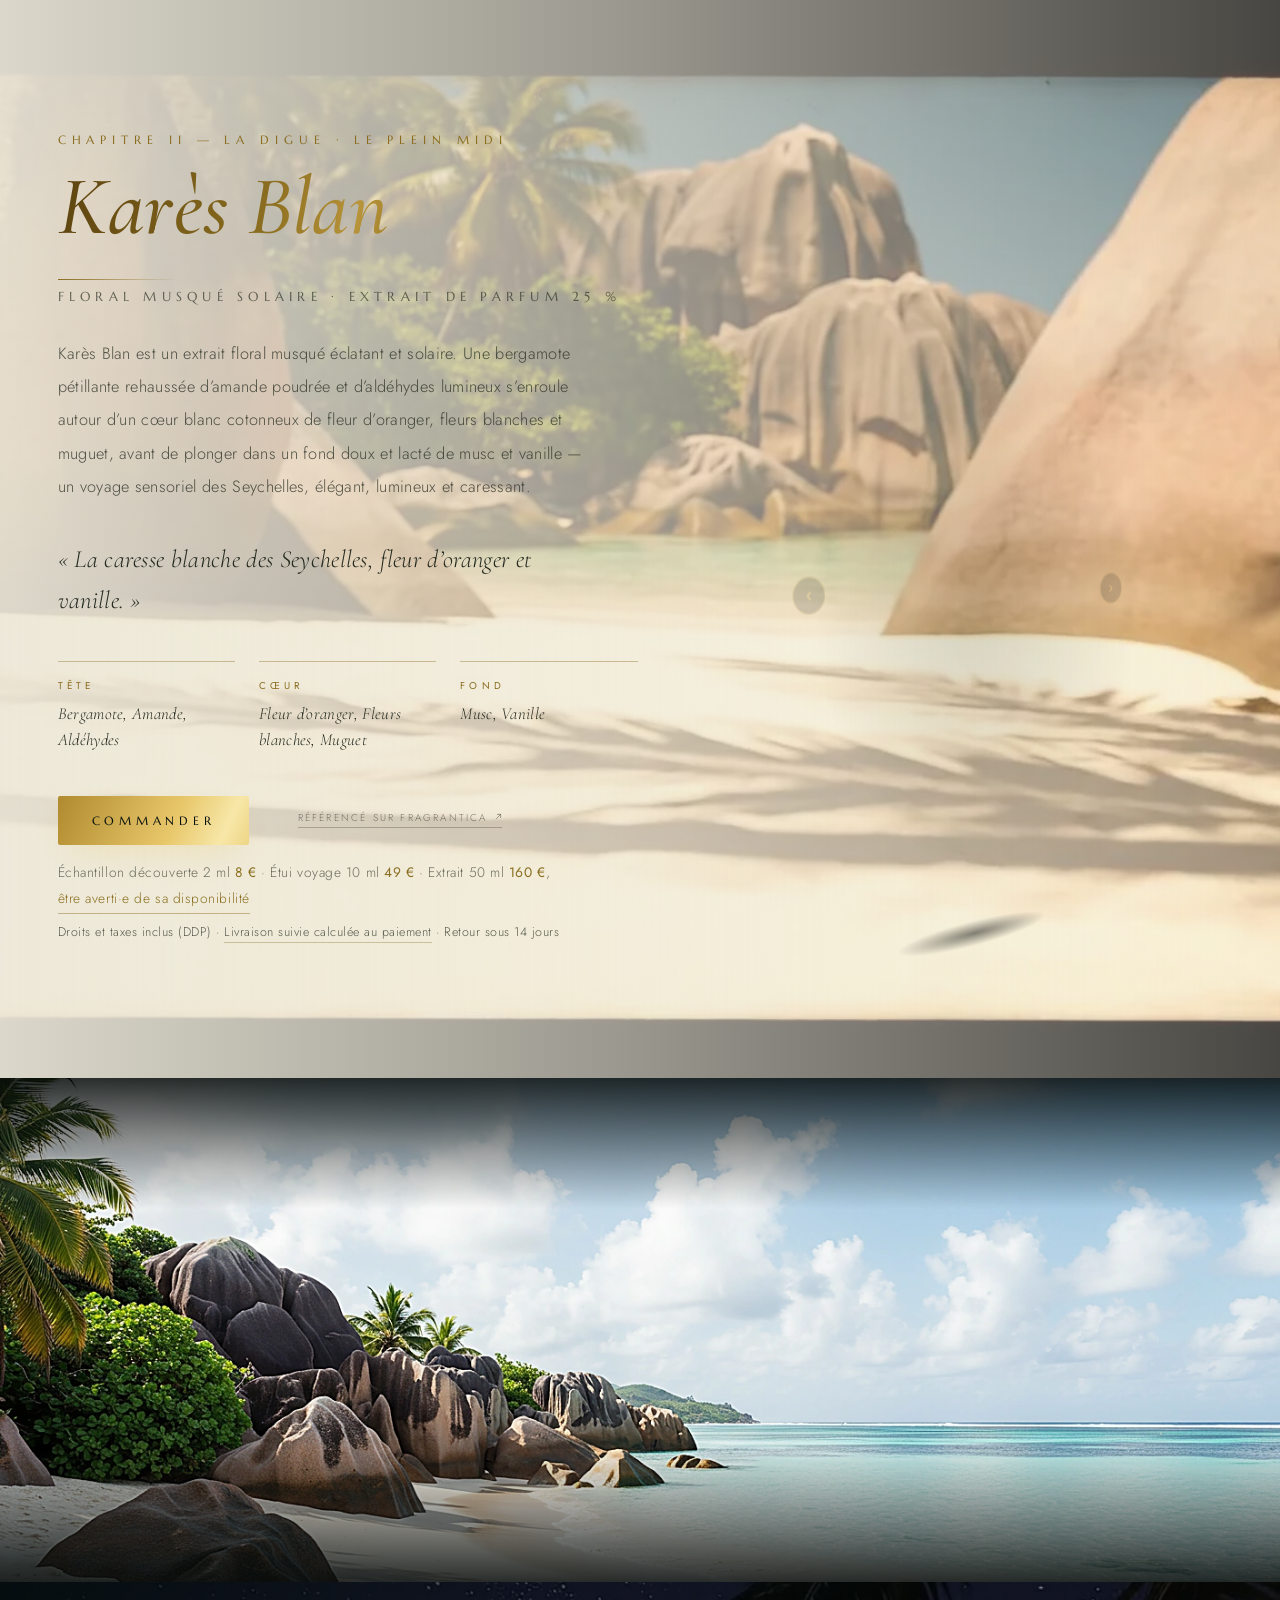
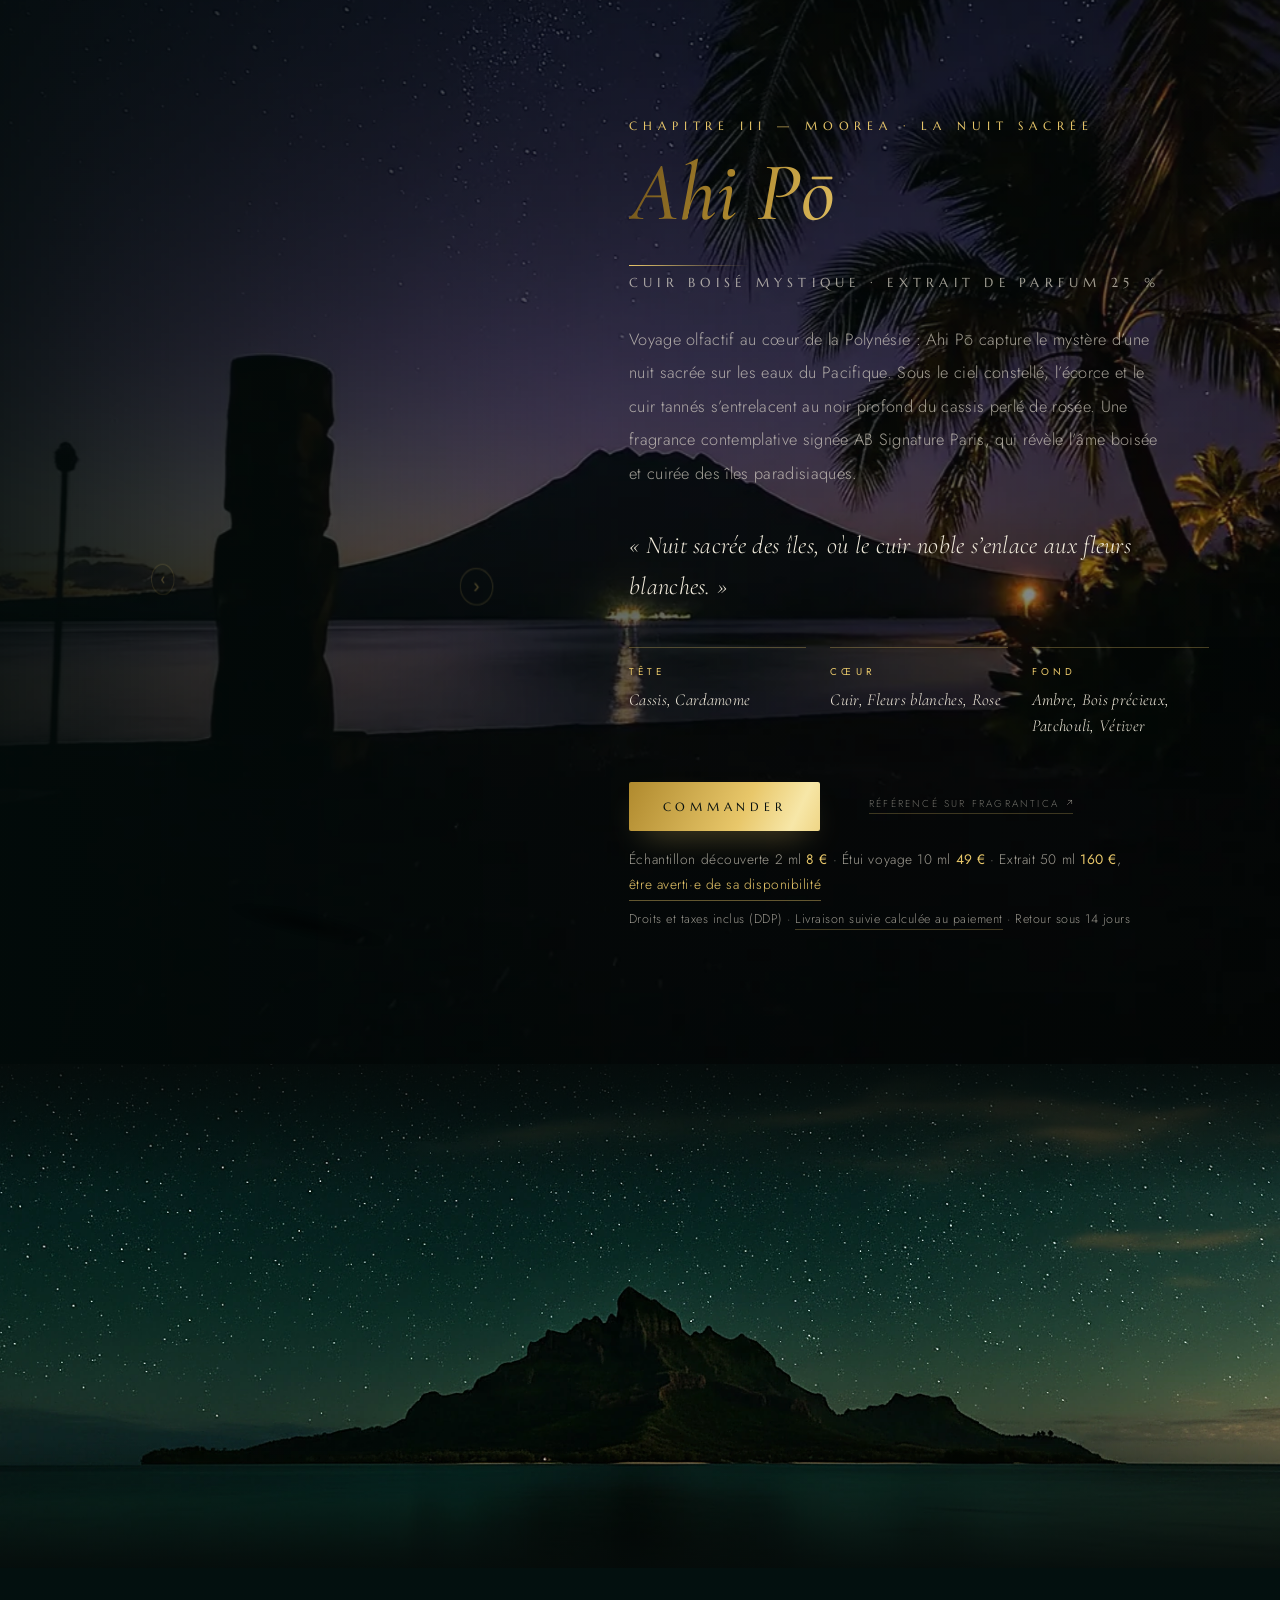
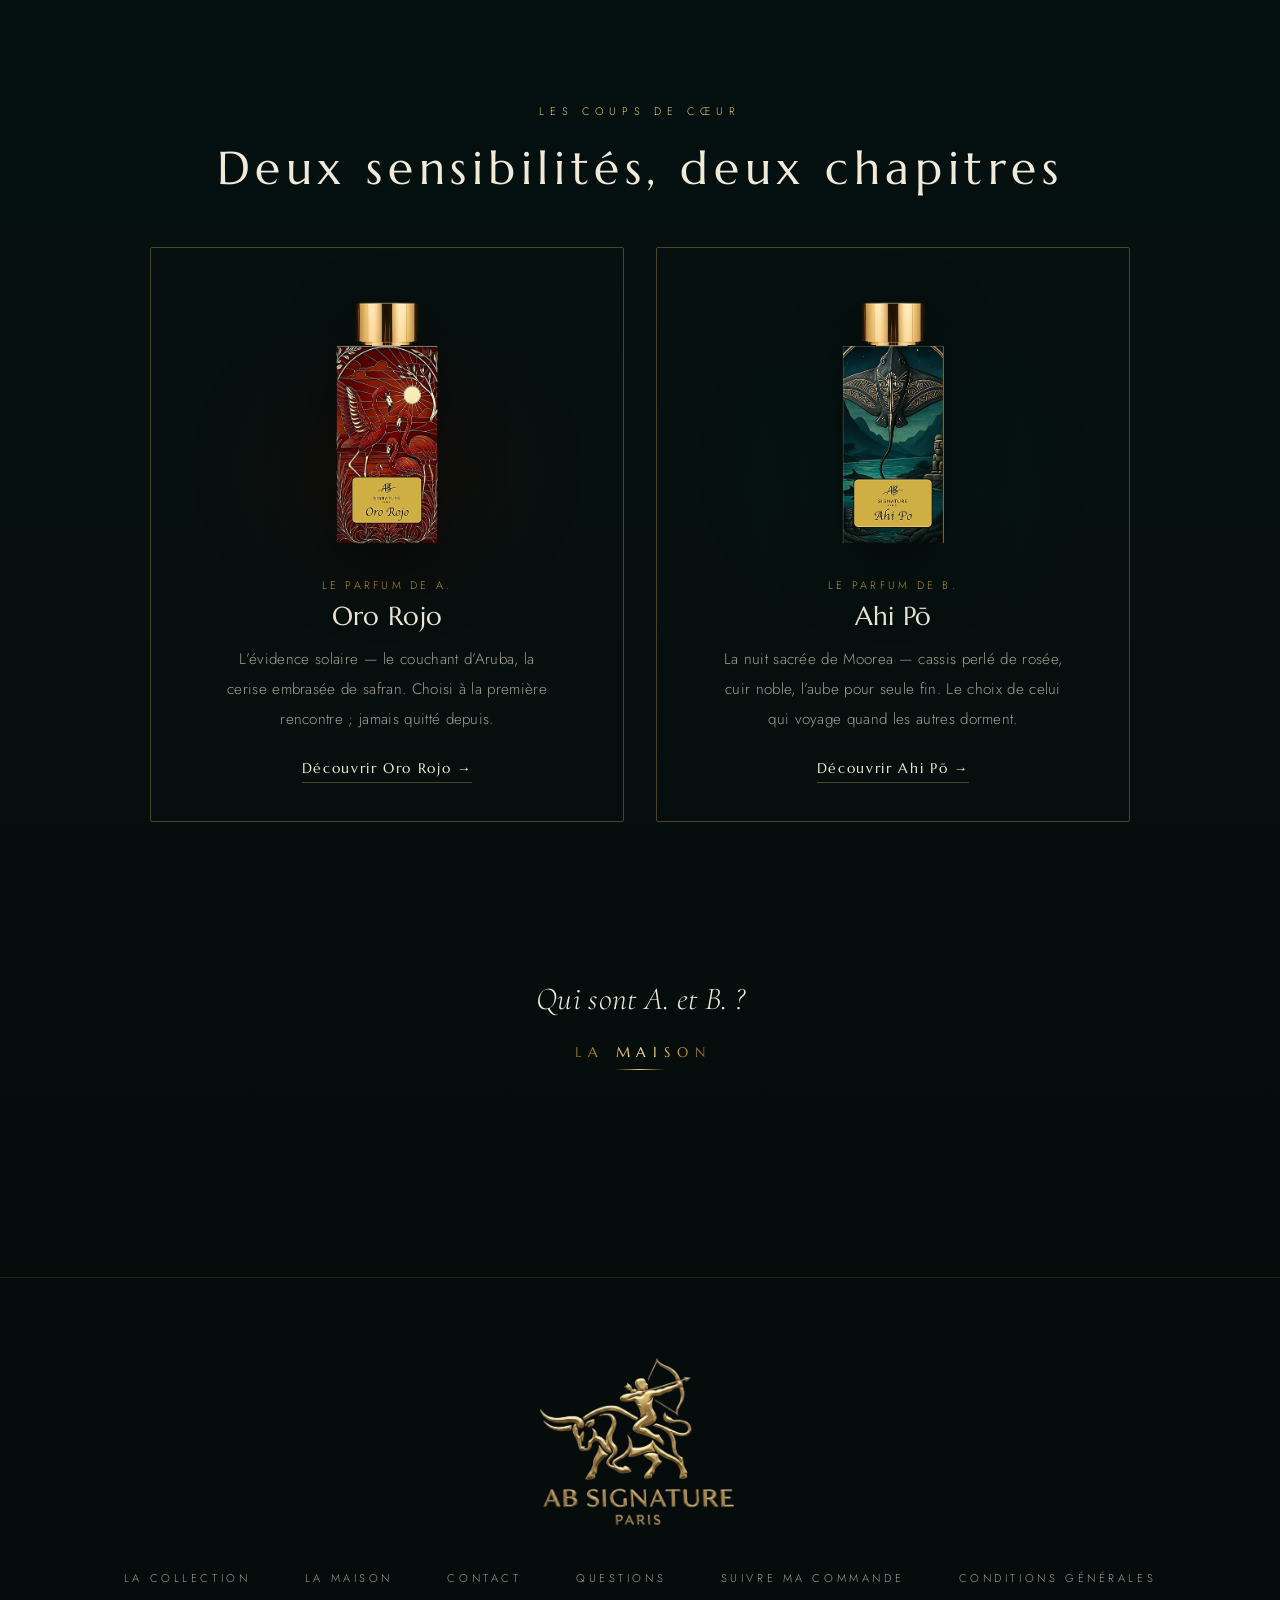
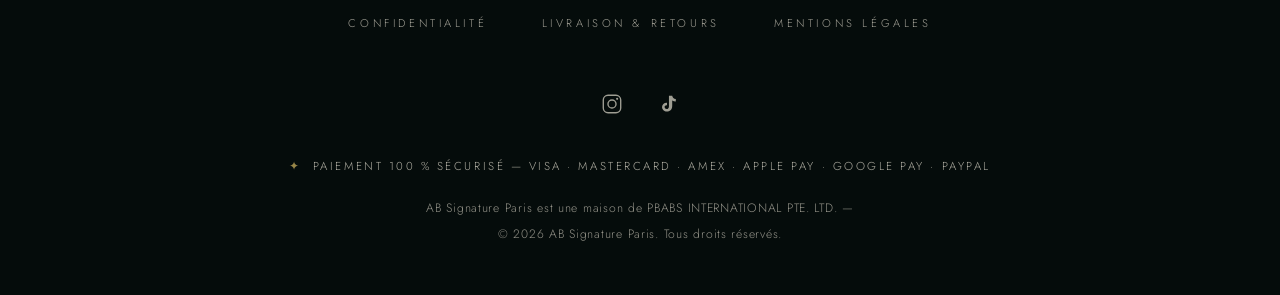
==== commit 08ae8c84: "A11y : ligne de réassurance à 4,5:1+ (ivoire .62 nuit / encre .76 kares) — finition mesurée" ====
--- a/index.html
+++ b/index.html
@@ -498,10 +498,10 @@
 .discovery .fmt{white-space:nowrap}
 /* Réassurance d'achat sous la ligne de prix — trois faits déjà publiés sur les
    pages contractuelles, rappelés là où la décision se prend (audit 21/07). */
-.reassure{font-size:.78rem;letter-spacing:.04em;color:var(--ivory-35);margin-top:.55rem}
+.reassure{font-size:.78rem;letter-spacing:.04em;color:rgba(240,234,219,.62);margin-top:.55rem}
 .reassure a{color:inherit;text-decoration:none;border-bottom:1px solid rgba(232,199,106,.28);padding-bottom:1px;transition:color .3s,border-color .3s}
 .reassure a:hover{color:var(--gold-3);border-bottom-color:var(--gold-3)}
-.ch-kares .reassure{color:rgba(38,43,33,.58)}
+.ch-kares .reassure{color:rgba(38,43,33,.76)}
 .ch-kares .reassure a{border-bottom-color:rgba(138,109,31,.35)}
 .ch-kares .reassure a:hover{color:var(--gold-deep-1);border-bottom-color:var(--gold-deep-1)}
 @media(max-width:700px){.reassure{font-size:.86rem;line-height:1.75}}
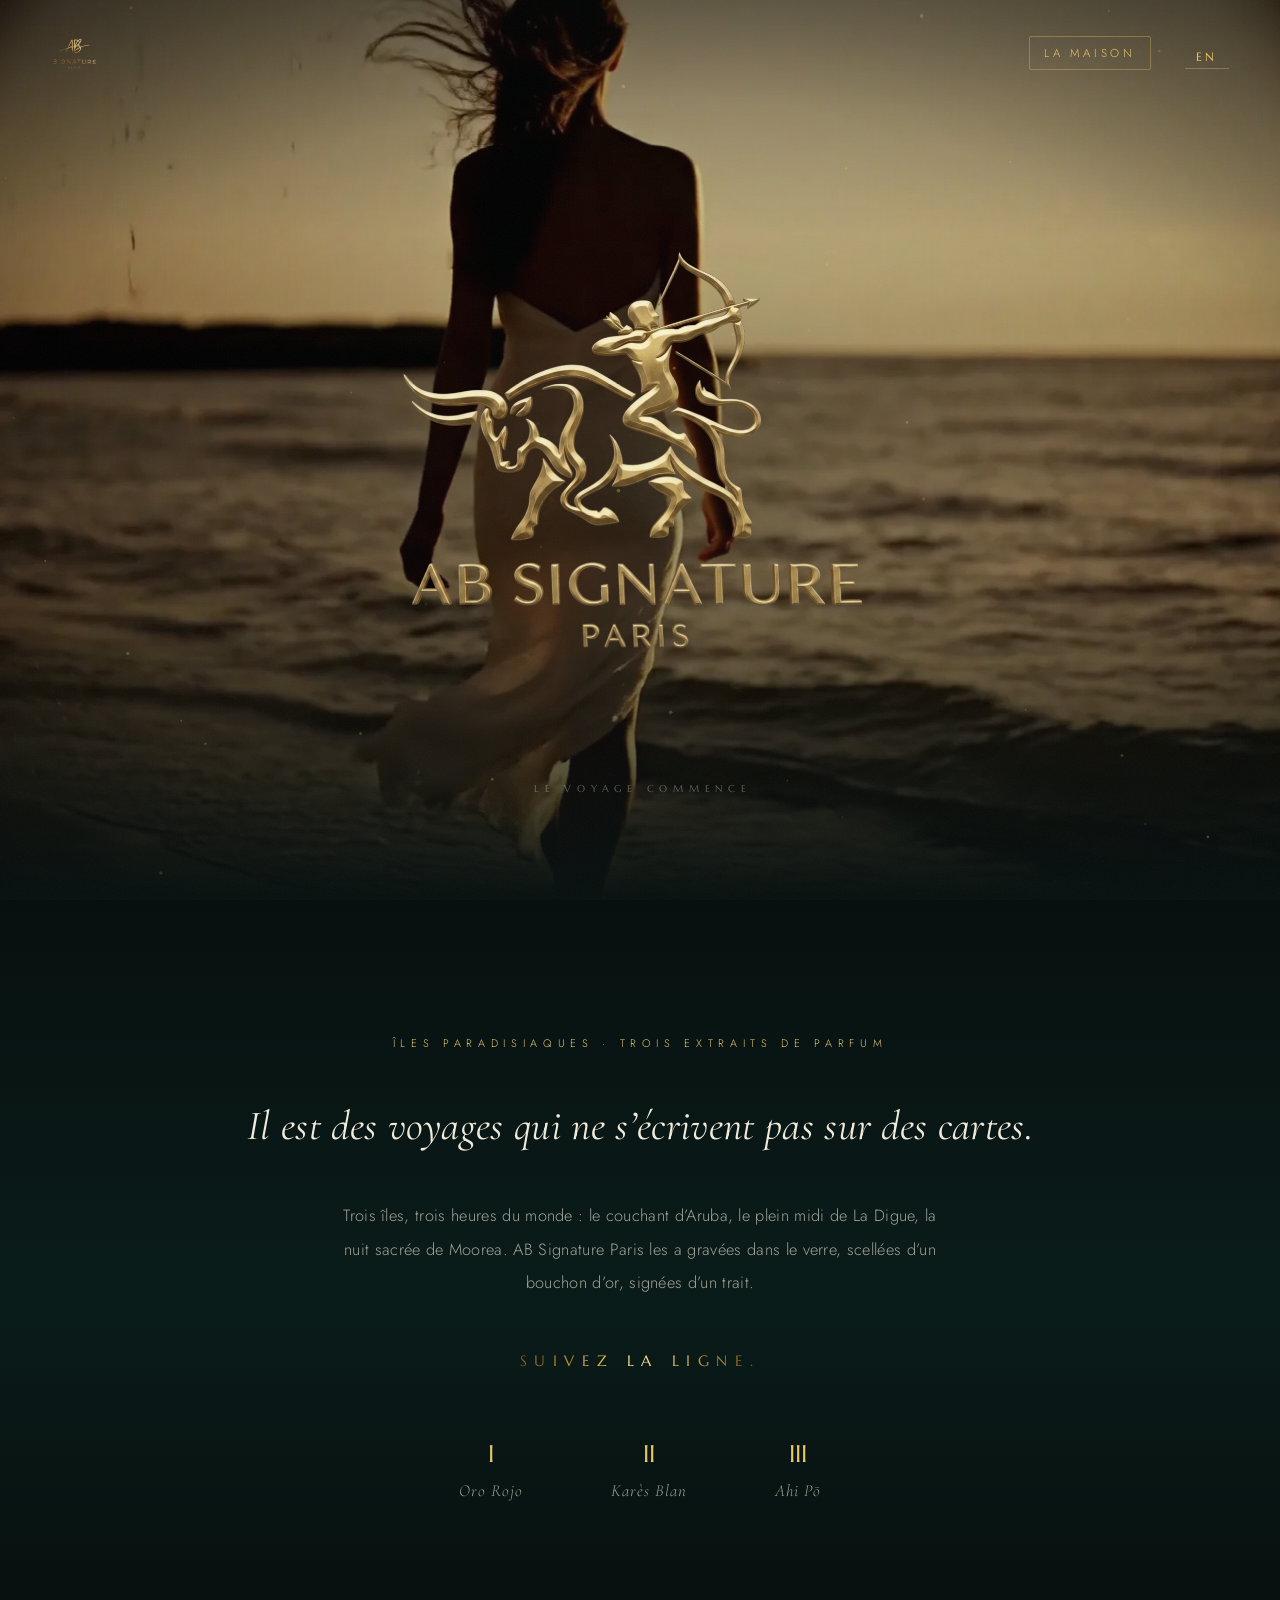
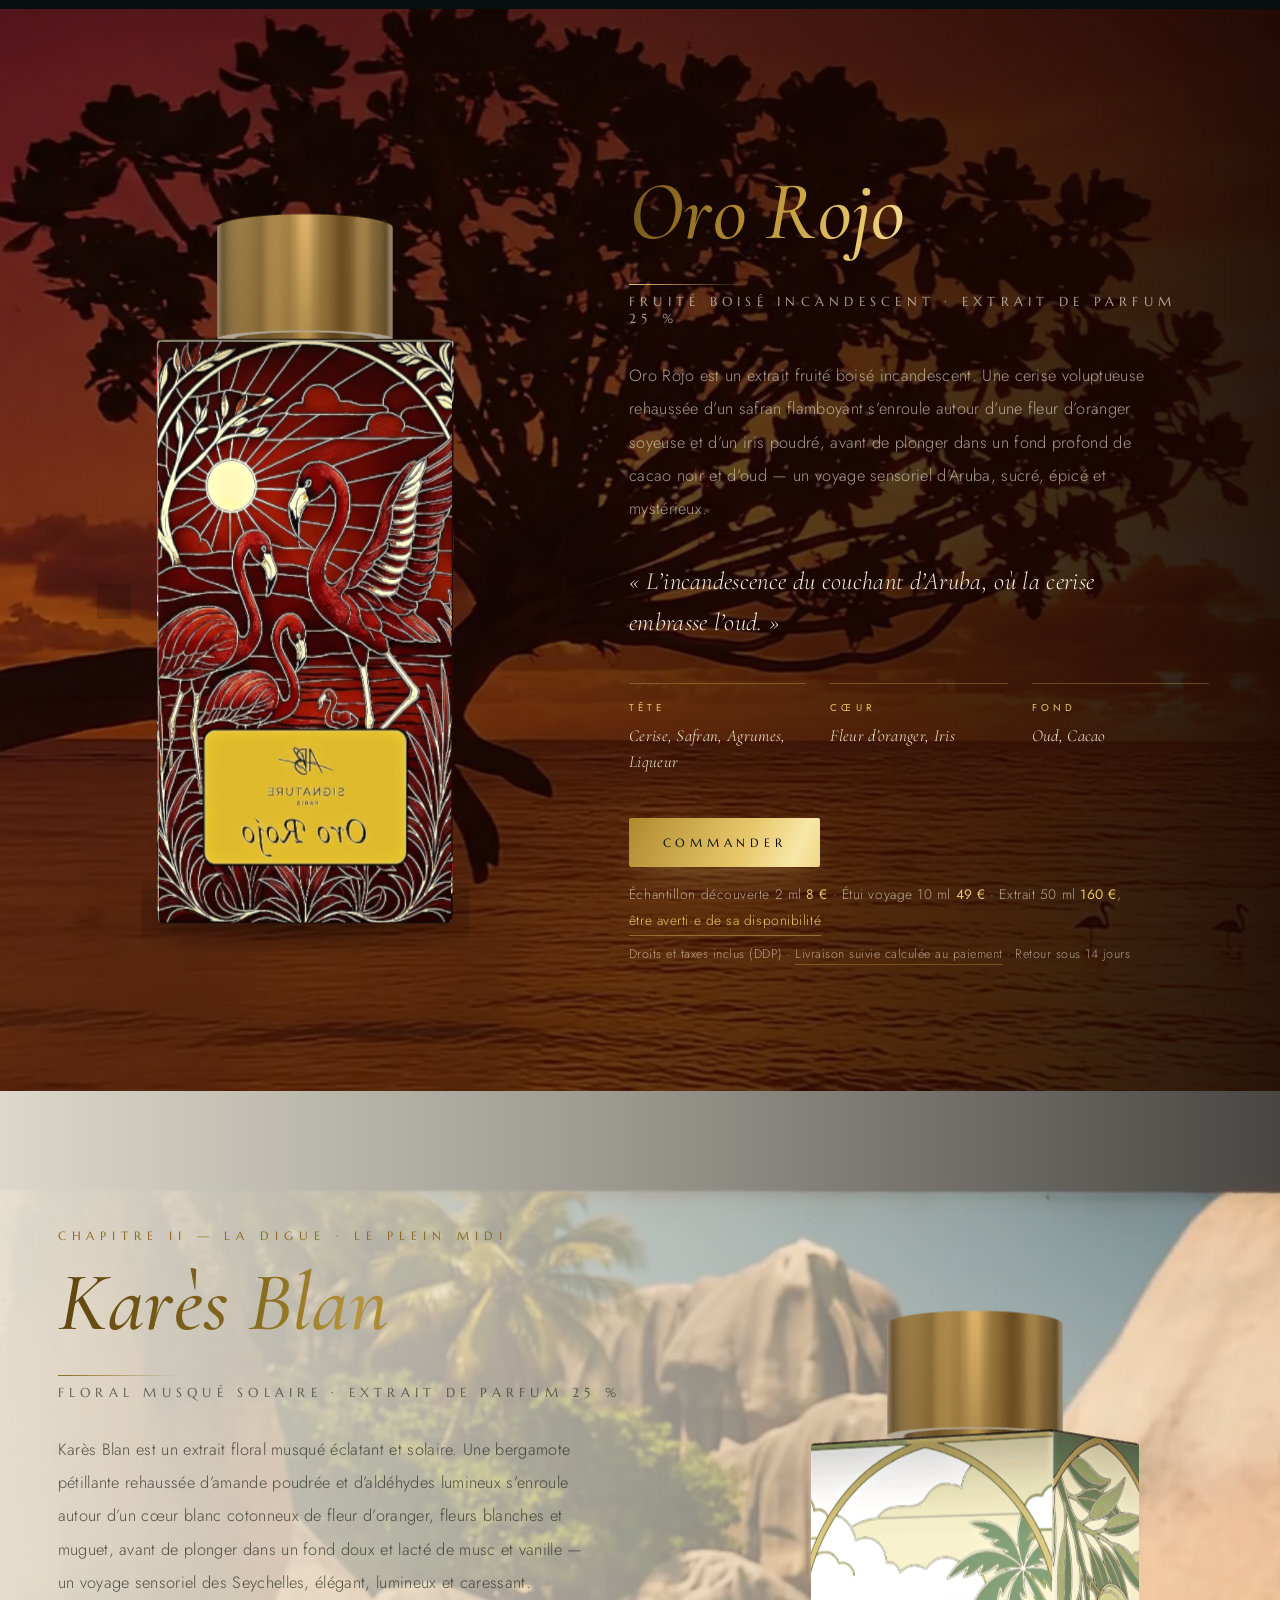
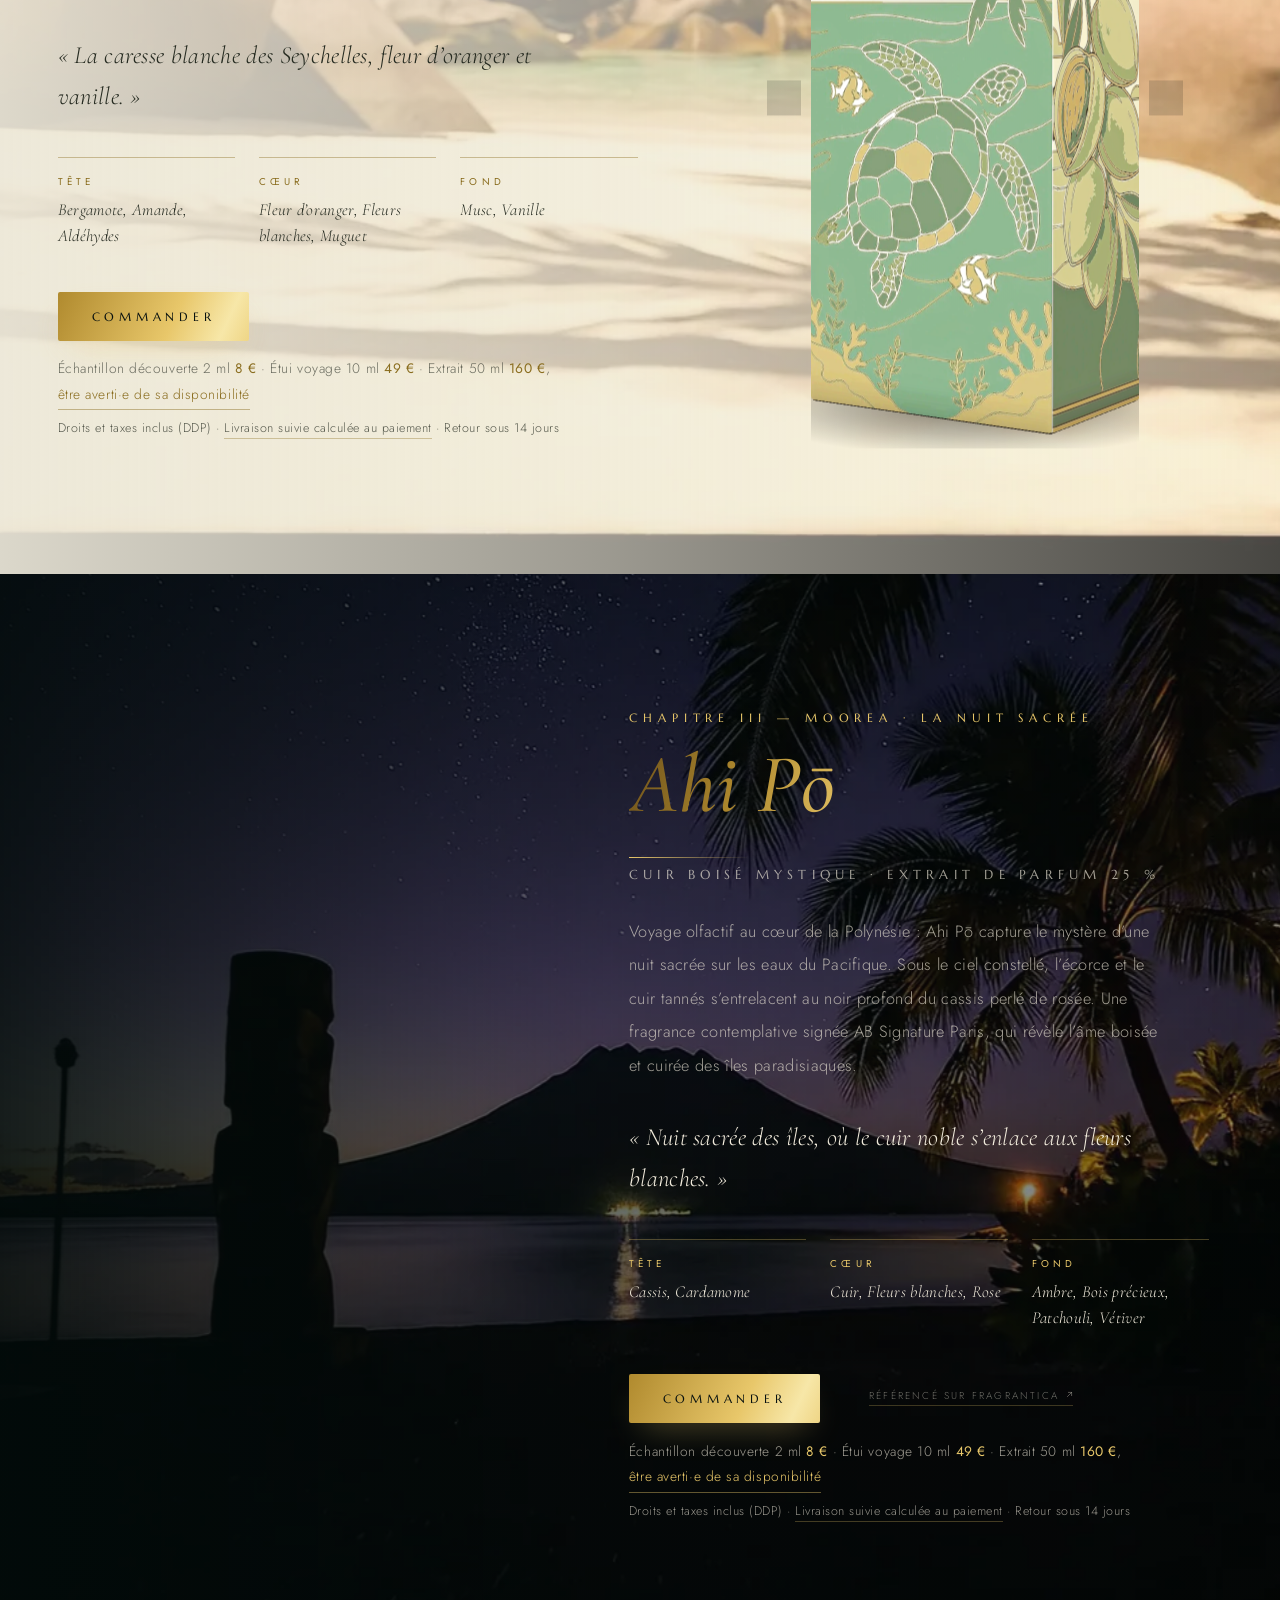
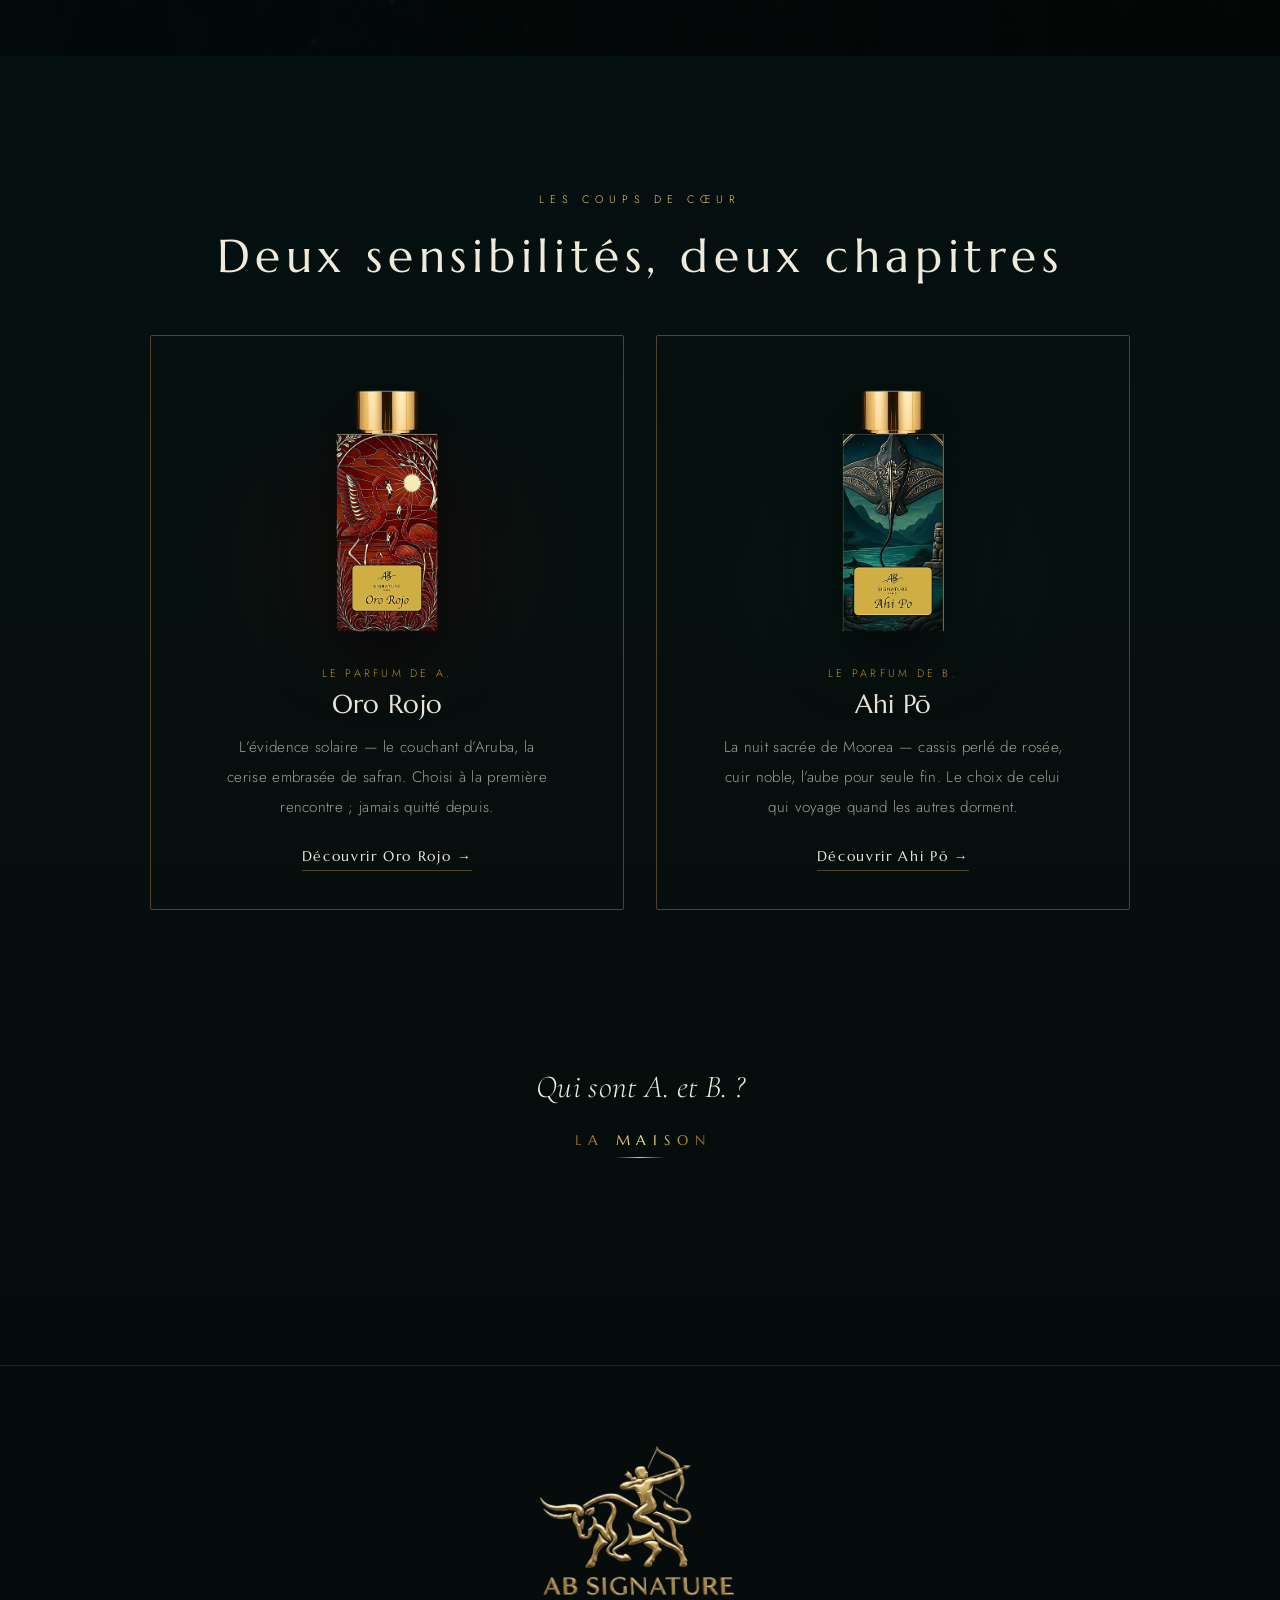
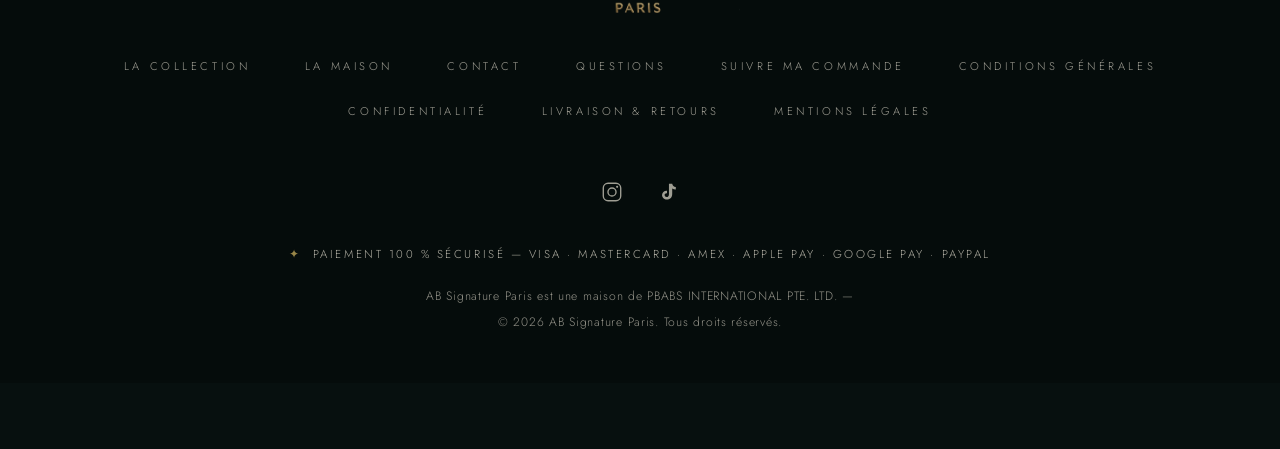
==== commit 8f37409e: "Rollback respirations accueil (Benoit : contrastes pas fluides, ça choque) — la home retrouve son en" ====
--- a/index.html
+++ b/index.html
@@ -337,15 +337,6 @@
 .ch-ahi{background:var(--ahi)}
 .ch-ahi .veil{background:linear-gradient(90deg,rgba(2,11,10,.92) 0%,rgba(2,11,10,.6) 48%,rgba(2,11,10,.42) 100%)}
 
-/* ─── Respirations — l'île en pleine largeur entre les chapitres (photos muettes) ─── */
-.resp{position:relative;height:min(56vh,520px);overflow:hidden}
-.resp img{width:100%;height:100%;object-fit:cover;display:block;
-  transform:scale(1.06);transition:transform 2.8s var(--ease)}
-.resp.is-in img{transform:scale(1)}
-.resp::before,.resp::after{content:'';position:absolute;left:0;right:0;height:26%;z-index:2;pointer-events:none}
-.resp::before{top:0;background:linear-gradient(180deg,rgba(5,10,9,.85),transparent)}
-.resp::after{bottom:0;background:linear-gradient(0deg,rgba(5,10,9,.85),transparent)}
-@media(max-width:700px){.resp{height:44vh}}
 
 
 /* ─── Maison ─── */
@@ -659,9 +650,6 @@
   </div>
 </section>
 
-<figure class="resp rv" aria-hidden="false">
-  <img src="/assets/resp_oro.webp" alt="Le couchant d&rsquo;Aruba &mdash; respiration" loading="lazy" decoding="async">
-</figure>
 
 <!-- CHAPITRE II — KARÈS BLAN (lumière) -->
 <section class="chapter ch-kares" id="kares">
@@ -705,9 +693,6 @@
   </div>
 </section>
 
-<figure class="resp rv" aria-hidden="false">
-  <img src="/assets/resp_kares.webp" alt="Le plein midi de La Digue &mdash; respiration" loading="lazy" decoding="async">
-</figure>
 
 <!-- CHAPITRE III — AHI PŌ -->
 <section class="chapter ch-ahi" id="ahi">
@@ -792,9 +777,6 @@
 
 @media (max-width:860px){#coups-de-coeur .cc-grid{grid-template-columns:1fr}#coups-de-coeur .cc-card img{height:210px}}
 </style>
-<figure class="resp rv" aria-hidden="false">
-  <img src="/assets/resp_ahi.webp" alt="La nuit sacr&eacute;e de Moorea &mdash; respiration" loading="lazy" decoding="async">
-</figure>
 
 <section class="maison" id="coups-de-coeur">
   <div style="max-width:980px;margin:0 auto 3rem;text-align:center">
